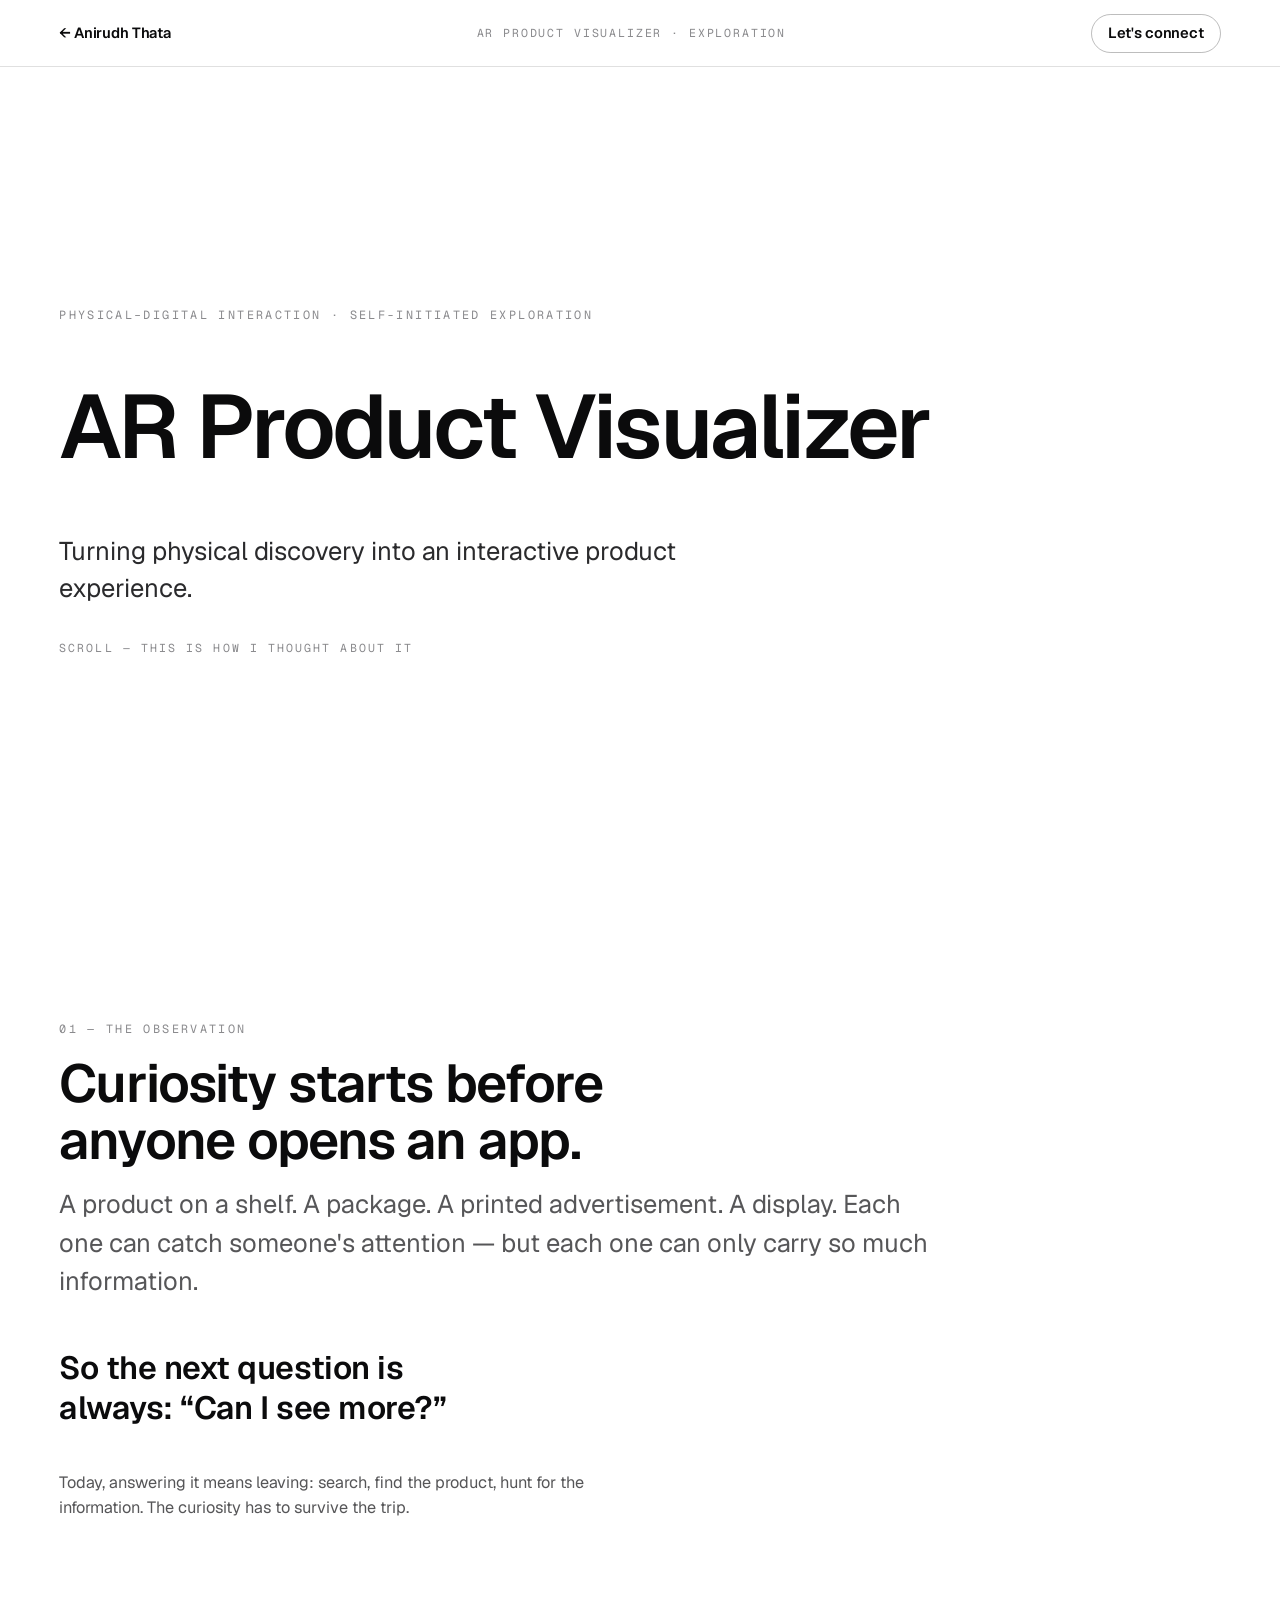
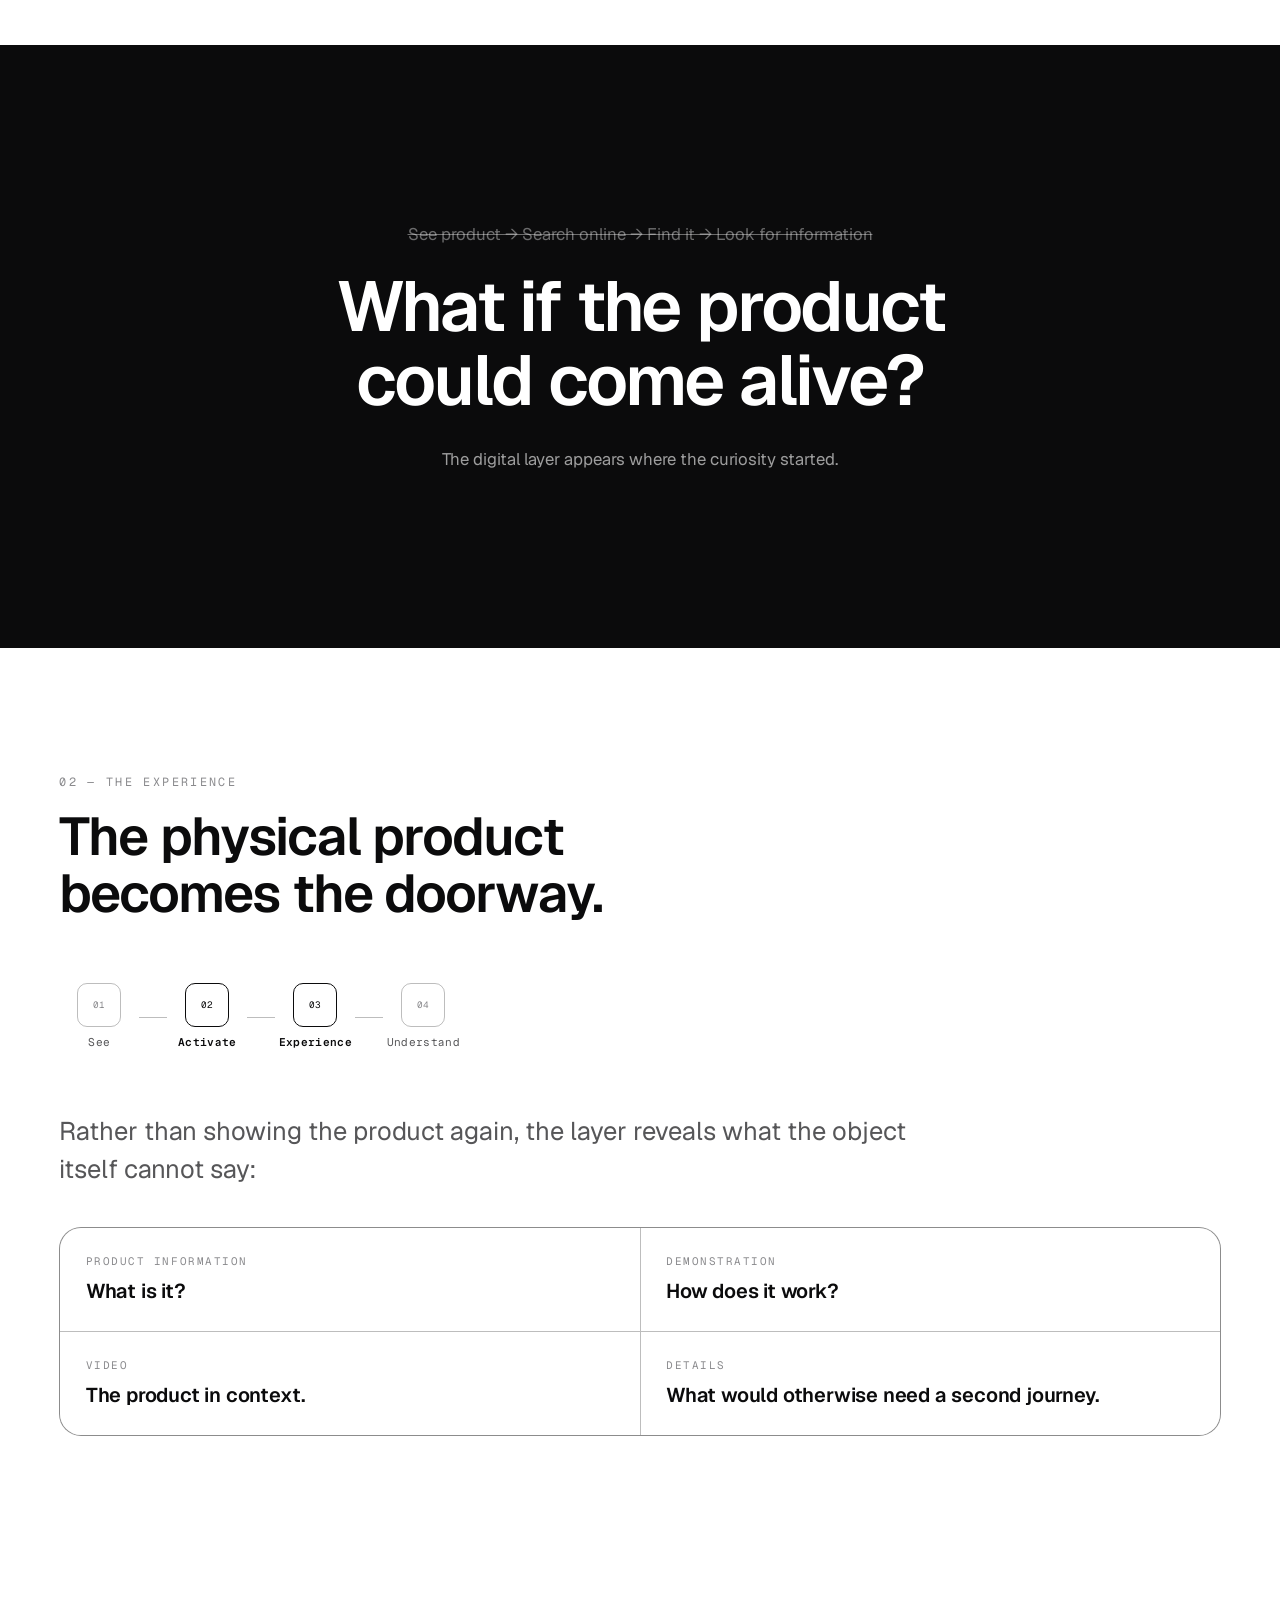
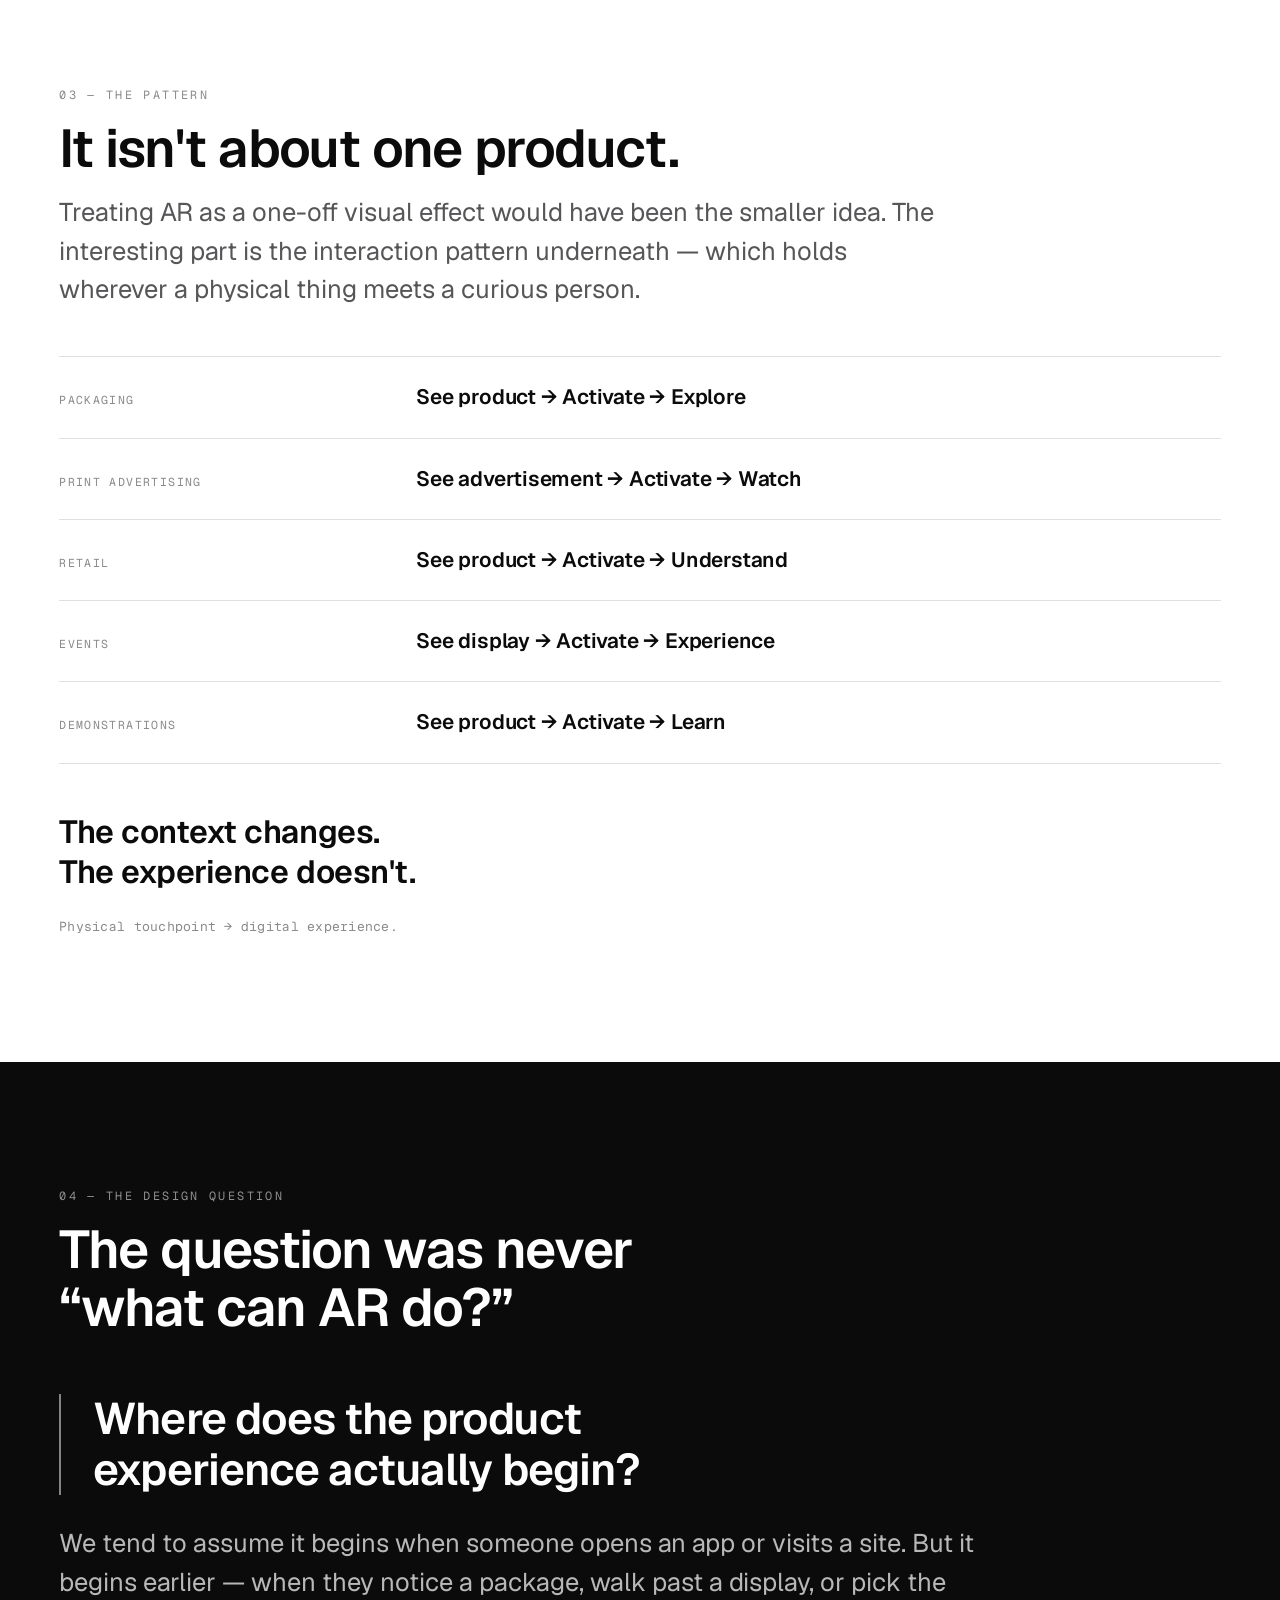
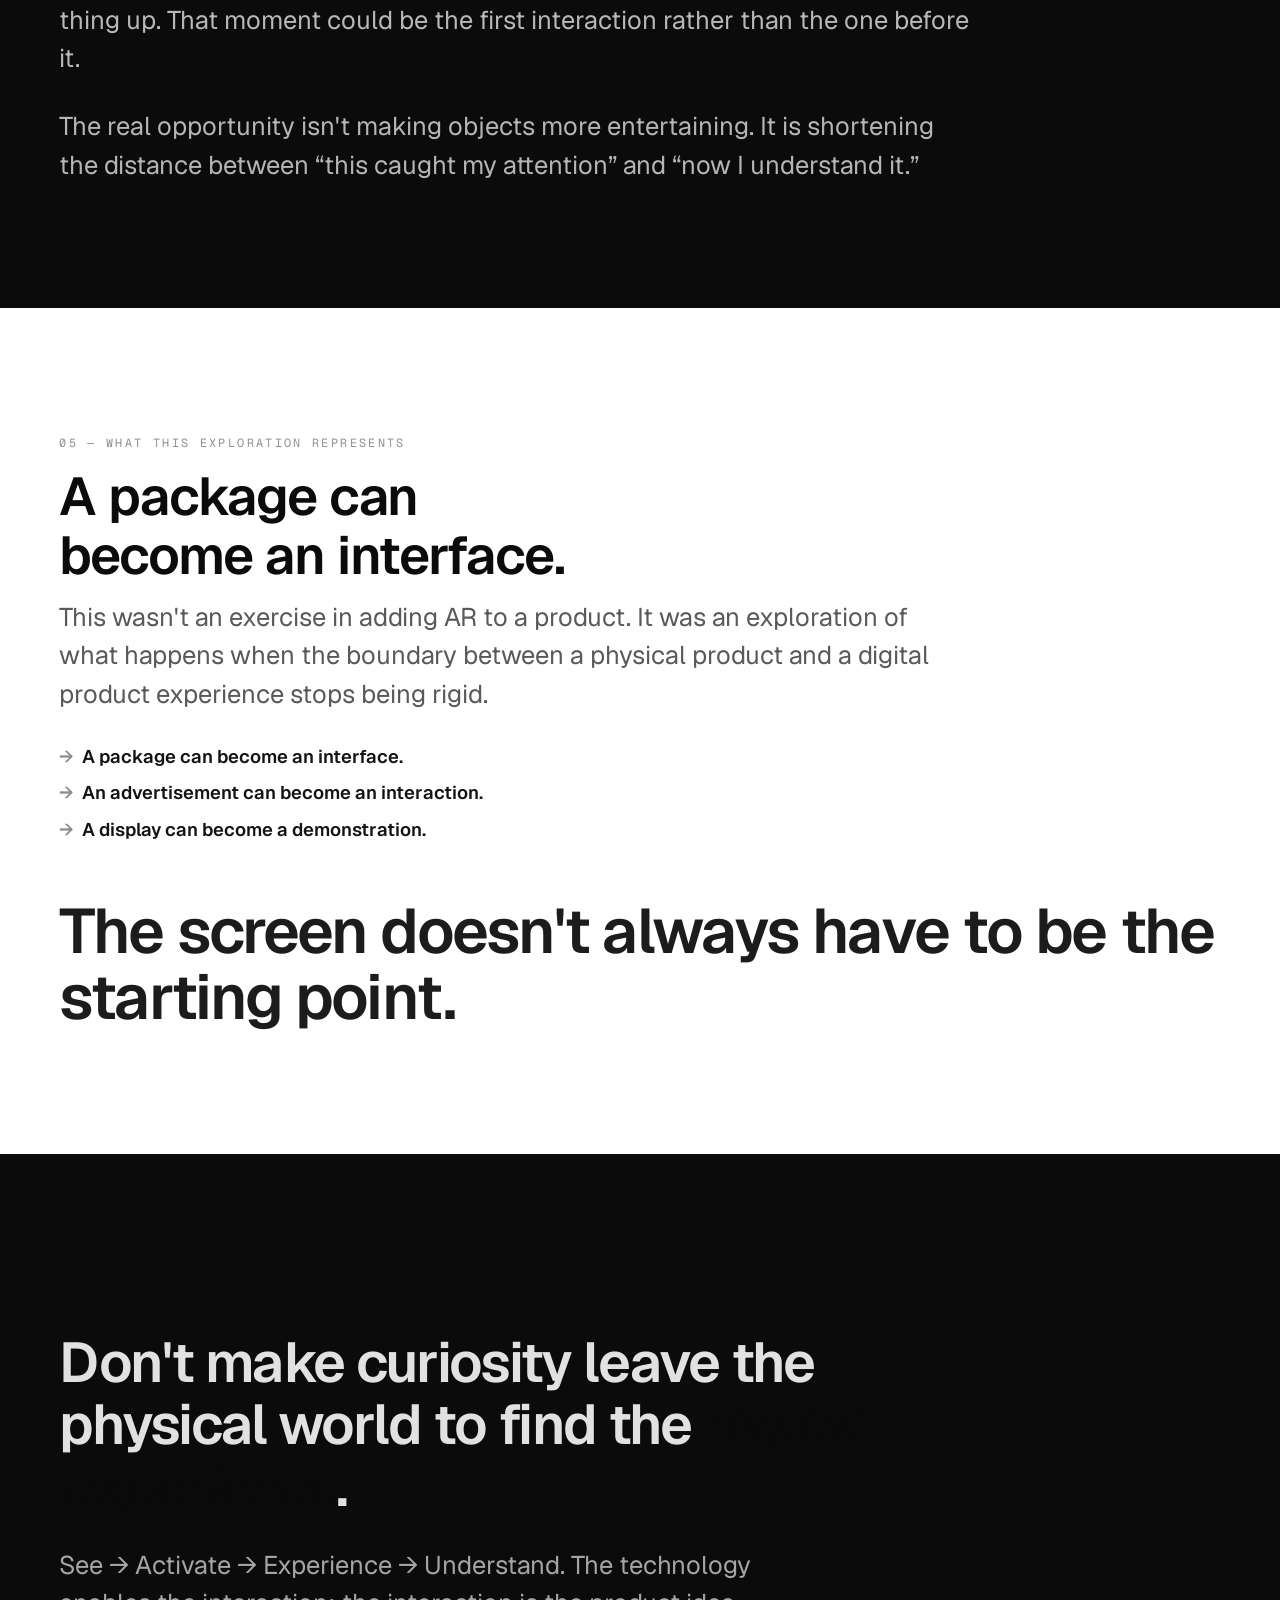
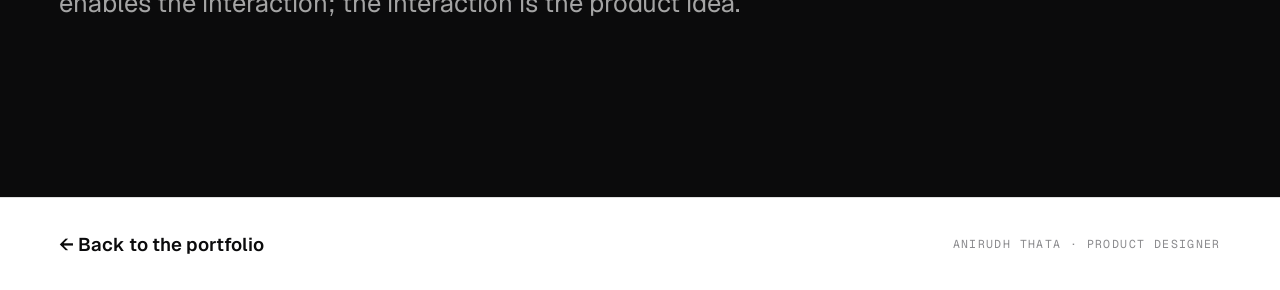
==== ar-visualizer.html @ 266a4445 "Add the Cropwise prototype in an iPhone 13 mini, reachable from anywhere A persistent trigger opens " ====
<!DOCTYPE html>
<html lang="en">
<head>
  <meta charset="UTF-8" />
  <script>document.documentElement.classList.add("js");if("scrollRestoration"in history)history.scrollRestoration="manual";window.scrollTo(0,0);</script>
  <meta name="viewport" content="width=device-width, initial-scale=1.0" />
  <meta name="theme-color" content="#ffffff" />
  <title>AR Product Visualizer — an exploration · Anirudh Thata</title>
  <meta name="description" content="An exploration in physical–digital experience design: instead of making curiosity leave the physical world to find the digital experience, let the physical touchpoint become the entry point. See → Activate → Experience → Understand." />
  <link rel="preload" href="assets/fonts/Geist-Variable.woff2" as="font" type="font/woff2" crossorigin />
  <link rel="preload" href="assets/fonts/GeistMono-Variable.woff2" as="font" type="font/woff2" crossorigin />
  <link rel="stylesheet" href="css/fonts.css" />
  <link rel="stylesheet" href="css/tokens.css" />
  <link rel="stylesheet" href="css/base.css" />
  <link rel="stylesheet" href="css/case.css?v=13" />
  <link rel="stylesheet" href="css/pin.css?v=3" />
  <link rel="icon" href="assets/favicon.svg" type="image/svg+xml" />
</head>

<body class="db ar">
  <a class="db-skip" href="#db-main">Skip to the story</a>
  <div class="db-progress" id="db-progress" aria-hidden="true"><span></span></div>

  <header class="db-top">
    <a class="db-top__back" href="index.html"><span aria-hidden="true">←</span> Anirudh&nbsp;Thata</a>
    <span class="db-top__here">AR Product Visualizer · Exploration</span>
    <a class="db-top__cta" href="index.html#contact">Let's connect</a>
  </header>

  <main id="db-main">

    <!-- ============================================================
         HERO
         ============================================================ -->
    <section class="db-hero ar-hero">
      <p class="db-eyebrow db-in">Physical–digital interaction · Self-initiated exploration</p>
      <h1 class="ar-hero__title db-in">AR Product Visualizer</h1>
      <p class="ar-hero__sub db-in">
        Turning physical discovery into an interactive product experience.
      </p>
      <p class="db-hero__scroll db-in" aria-hidden="true">Scroll — this is how I thought about it</p>
    </section>

    <!-- ============================================================
         01 · THE OBSERVATION
         ============================================================ -->
    <section class="db-block ar-observe">
      <p class="db-kicker db-in">01 — The observation</p>
      <h2 class="db-h2 db-in">Curiosity starts before anyone opens an app.</h2>
      <p class="db-lede db-in">
        A product on a shelf. A package. A printed advertisement. A display.
        Each one can catch someone's attention — but each one can only carry
        so much information.
      </p>
      <p class="ar-punch db-in">So the next question is always: “Can I see more?”</p>
      <p class="ar-note db-in">
        Today, answering it means leaving: search, find the product, hunt for
        the information. The curiosity has to survive the trip.
      </p>
    </section>

    <!-- ============================================================
         02 · THE IDEA
         ============================================================ -->
    <section class="db-pivot db-dark">
      <p class="db-pivot__wrong db-in">See product → Search online → Find it → Look for information</p>
      <p class="db-pivot__q db-in">What if the product could come alive?</p>
      <p class="db-pivot__after db-in">
        The digital layer appears where the curiosity started.
      </p>
    </section>

    <!-- ============================================================
         03 · THE EXPERIENCE
         ============================================================ -->
    <section class="db-block ar-experience">
      <p class="db-kicker db-in">02 — The experience</p>
      <h2 class="db-h2 db-in">The physical product becomes the doorway.</h2>

      <div class="db-techflow db-in">
        <div class="db-techflow__chain">
          <div class="db-techflow__step">
            <span class="db-techflow__icon">01</span>
            <p>See</p>
          </div>
          <span class="db-techflow__arrow" aria-hidden="true"></span>
          <div class="db-techflow__step db-techflow__step--key">
            <span class="db-techflow__icon">02</span>
            <p>Activate</p>
          </div>
          <span class="db-techflow__arrow" aria-hidden="true"></span>
          <div class="db-techflow__step db-techflow__step--key">
            <span class="db-techflow__icon">03</span>
            <p>Experience</p>
          </div>
          <span class="db-techflow__arrow" aria-hidden="true"></span>
          <div class="db-techflow__step">
            <span class="db-techflow__icon">04</span>
            <p>Understand</p>
          </div>
        </div>
      </div>

      <p class="db-lede db-in">
        Rather than showing the product again, the layer reveals what the
        object itself cannot say:
      </p>
      <div class="ar-grid db-in">
        <div class="ar-grid__cell">
          <p class="ar-grid__k">Product information</p>
          <p class="ar-grid__text">What is it?</p>
        </div>
        <div class="ar-grid__cell">
          <p class="ar-grid__k">Demonstration</p>
          <p class="ar-grid__text">How does it work?</p>
        </div>
        <div class="ar-grid__cell">
          <p class="ar-grid__k">Video</p>
          <p class="ar-grid__text">The product in context.</p>
        </div>
        <div class="ar-grid__cell">
          <p class="ar-grid__k">Details</p>
          <p class="ar-grid__text">What would otherwise need a second journey.</p>
        </div>
      </div>
    </section>

    <!-- ============================================================
         04 · NOT ONE PRODUCT — THE PATTERN
         ============================================================ -->
    <section class="db-block ar-pattern">
      <p class="db-kicker db-in">03 — The pattern</p>
      <h2 class="db-h2 db-in">It isn't about one product.</h2>
      <p class="db-lede db-in">
        Treating AR as a one-off visual effect would have been the smaller
        idea. The interesting part is the interaction pattern underneath —
        which holds wherever a physical thing meets a curious person.
      </p>

      <ul class="ar-ctx db-in">
        <li class="ar-ctx__row">
          <span class="ar-ctx__k">Packaging</span>
          <span class="ar-ctx__flow">See product → Activate → Explore</span>
        </li>
        <li class="ar-ctx__row">
          <span class="ar-ctx__k">Print advertising</span>
          <span class="ar-ctx__flow">See advertisement → Activate → Watch</span>
        </li>
        <li class="ar-ctx__row">
          <span class="ar-ctx__k">Retail</span>
          <span class="ar-ctx__flow">See product → Activate → Understand</span>
        </li>
        <li class="ar-ctx__row">
          <span class="ar-ctx__k">Events</span>
          <span class="ar-ctx__flow">See display → Activate → Experience</span>
        </li>
        <li class="ar-ctx__row">
          <span class="ar-ctx__k">Demonstrations</span>
          <span class="ar-ctx__flow">See product → Activate → Learn</span>
        </li>
      </ul>

      <p class="ar-punch db-in">The context changes. The experience doesn't.</p>
      <p class="db-aside db-in">Physical touchpoint → digital experience.</p>
    </section>

    <!-- ============================================================
         05 · THE DESIGN QUESTION
         ============================================================ -->
    <section class="db-block db-dark ar-question">
      <p class="db-kicker db-kicker--light db-in">04 — The design question</p>
      <h2 class="db-h2 db-in">The question was never “what can AR do?”</h2>

      <blockquote class="ar-quote db-in">
        Where does the product experience actually begin?
      </blockquote>

      <p class="ar-dark-lede db-in">
        We tend to assume it begins when someone opens an app or visits a
        site. But it begins earlier — when they notice a package, walk past a
        display, or pick the thing up. That moment could be the first
        interaction rather than the one before it.
      </p>
      <p class="ar-dark-lede db-in">
        The real opportunity isn't making objects more entertaining. It is
        shortening the distance between “this caught my attention” and “now I
        understand it.”
      </p>
    </section>

    <!-- ============================================================
         06 · WHAT IT REPRESENTS
         ============================================================ -->
    <section class="db-block ar-means">
      <p class="db-kicker db-in">05 — What this exploration represents</p>
      <h2 class="db-h2 db-in">A package can become an interface.</h2>
      <p class="db-lede db-in">
        This wasn't an exercise in adding AR to a product. It was an
        exploration of what happens when the boundary between a physical
        product and a digital product experience stops being rigid.
      </p>
      <ul class="db-reflect__qs db-in">
        <li>A package can become an interface.</li>
        <li>An advertisement can become an interaction.</li>
        <li>A display can become a demonstration.</li>
      </ul>
      <p class="ar-principle db-in">The screen doesn't always have to be the starting point.</p>
    </section>

    <!-- ============================================================
         FINAL FRAME
         ============================================================ -->
    <section class="db-final db-dark">
      <p class="db-final__text db-in">
        Don't make curiosity leave the physical world to find the
        <em>digital experience</em>.
      </p>
      <p class="db-final__sub db-in">
        See → Activate → Experience → Understand. The technology enables the
        interaction; the interaction is the product idea.
      </p>
    </section>

  </main>

  <footer class="db-foot">
    <a href="index.html"><span aria-hidden="true">←</span> Back to the portfolio</a>
    <span class="db-foot__name">Anirudh Thata · Product Designer</span>
  </footer>

  <script defer src="js/vendor/gsap.min.js"></script>
  <script defer src="js/vendor/ScrollTrigger.min.js"></script>
  <script defer src="js/vendor/SplitText.min.js"></script>
  <script type="module" src="js/case.js"></script>
</body>
</html>
---- css/fonts.css ----
/* ============================================================================
   FONTS — self-hosted so the design never depends on a blocked CDN.
   Geist (Sans) carries the editorial voice; Geist Mono gives labels, numerals
   and meta a precise, product-grade texture.
   ========================================================================== */
@font-face {
  font-family: "Geist";
  src: url("../assets/fonts/Geist-Variable.woff2") format("woff2");
  font-weight: 100 900;
  font-style: normal;
  font-display: swap;
}
@font-face {
  font-family: "Geist Mono";
  src: url("../assets/fonts/GeistMono-Variable.woff2") format("woff2");
  font-weight: 100 900;
  font-style: normal;
  font-display: swap;
}
---- css/tokens.css ----
/* ============================================================================
   DESIGN TOKENS
   Theme: simple black & white. White ground, near-black type, black accent.
   The hero still "switches on the light" — expressed as black → white.
   (Token names are kept stable; their values are the B&W palette.)
   ========================================================================== */

:root {
  /* --- Neutrals · white ground ------------------------------------------- */
  --c-ink-900: #ececec;   /* deepest neutral surface */
  --c-ink-800: #ffffff;   /* page background (white) */
  --c-ink-700: #f7f7f7;   /* raised surfaces */
  --c-ink-600: #f1f1f1;   /* framed artifacts / cards */
  --c-ink-500: #e4e4e4;   /* light fills */
  --c-line:    rgba(0, 0, 0, 0.12);
  --c-line-strong: rgba(0, 0, 0, 0.26);
  --c-chapter: #f5f5f3;   /* barely-there tint for alternating chapters */
  --c-chapter-deep: #ececea; /* the closing chapter settles a shade deeper */

  /* --- Type · near-black tiers ------------------------------------------- */
  --c-warm-100: #0b0b0c;  /* primary text (near-black) */
  --c-warm-200: #2a2a2c;  /* secondary */
  --c-warm-300: #565658;  /* tertiary / muted */
  --c-warm-400: #8a8a8d;  /* faint / captions */

  /* --- Accent · black (the only "colour" is contrast) -------------------- */
  --c-light:      #0b0b0c;
  --c-light-soft: #333333;
  --c-light-deep: #000000;
  --c-light-glow: rgba(0, 0, 0, 0.14);
  --c-light-haze: rgba(0, 0, 0, 0.05);

  /* --- Typography -------------------------------------------------------- */
  --font-sans: "Geist", "Inter Tight", -apple-system, BlinkMacSystemFont,
    "SF Pro Text", "Segoe UI", system-ui, sans-serif;
  --font-mono: "Geist Mono", ui-monospace, SFMono-Regular, "SF Mono", Menlo,
    Consolas, monospace;

  --fs-eyebrow: clamp(0.72rem, 0.68rem + 0.2vw, 0.82rem);
  --fs-body:    clamp(1rem, 0.96rem + 0.25vw, 1.18rem);
  --fs-lede:    clamp(1.18rem, 1.05rem + 0.7vw, 1.6rem);
  --fs-h3:      clamp(1.25rem, 1.1rem + 0.9vw, 1.9rem);
  --fs-h2:      clamp(1.9rem, 1.4rem + 2.4vw, 3.4rem);
  --fs-display: clamp(2.3rem, 1.7rem + 3vw, 4.25rem);
  --fs-mega:    clamp(3rem, 1.9rem + 5.6vw, 7rem);

  --lh-tight: 1.02;
  --lh-snug:  1.12;
  --lh-body:  1.55;

  --tracking-eyebrow: 0.16em;
  --tracking-tight: -0.02em;
  --tracking-display: -0.03em;

  /* --- Spacing scale ----------------------------------------------------- */
  --space-2xs: 0.5rem;
  --space-xs:  0.75rem;
  --space-sm:  1rem;
  --space-md:  1.5rem;
  --space-lg:  2.5rem;
  --space-xl:  4rem;
  --space-2xl: 6.5rem;
  --space-3xl: clamp(6rem, 4rem + 10vw, 12rem);

  /* --- Layout ------------------------------------------------------------ */
  --measure: 65ch;
  --container: 1200px;
  --gutter: clamp(1.25rem, 0.5rem + 4vw, 4rem);
  --grid-gap: clamp(16px, 2vw, 32px);
  --radius-sm: 8px;
  --radius-md: 14px;
  --radius-lg: 22px;
  --radius-pill: 999px;

  /* Breakpoints (reference values; used in media queries) ----------------- */
  --bp-sm: 640px;
  --bp-md: 768px;
  --bp-lg: 1024px;
  --bp-xl: 1280px;

  /* --- The continuous light field --------------------------------------- */
  /* Position/size/intensity are driven live by js/modules/lightfield.js.    */
  --lx: 50%;
  --ly: 12%;
  --lsize: 66vmax;
  --lint: 0.06;

  /* --- Motion ------------------------------------------------------------ */
  /* Calm, intentional. No bounce, no overshoot. */
  --ease-out: cubic-bezier(0.22, 1, 0.36, 1);
  --ease-in-out: cubic-bezier(0.65, 0, 0.35, 1);
  --ease-exit: cubic-bezier(0.55, 0, 1, 0.45);
  --ease-draw: cubic-bezier(0.4, 0, 0, 1);
  --dur-instant: 120ms;
  --dur-fast: 220ms;
  --dur-mid: 480ms;
  --dur-slow: 900ms;
  --dur-reveal: 1400ms;
  --stagger: 70ms;

  /* --- Elevation --------------------------------------------------------- */
  --shadow-card: 0 18px 44px -28px rgba(0, 0, 0, 0.28);
  --shadow-lift: 0 30px 70px -36px rgba(0, 0, 0, 0.32);

  color-scheme: light;
}
---- css/base.css ----
/* ============================================================================
   BASE  —  reset, typography, primitives
   ========================================================================== */

*,
*::before,
*::after {
  box-sizing: border-box;
}

* {
  margin: 0;
  padding: 0;
}

html {
  -webkit-text-size-adjust: 100%;
  scroll-behavior: smooth;
  scroll-padding-top: 5rem;
}

body {
  font-family: var(--font-sans);
  font-size: var(--fs-body);
  line-height: var(--lh-body);
  color: var(--c-warm-100);
  background: var(--c-ink-800);
  -webkit-font-smoothing: antialiased;
  -moz-osx-font-smoothing: grayscale;
  text-rendering: optimizeLegibility;
  font-feature-settings: "ss01", "cv01", "cv11";
  overflow-x: hidden;
}

img,
svg {
  display: block;
  max-width: 100%;
}

button {
  font: inherit;
  color: inherit;
  background: none;
  border: none;
  cursor: pointer;
}

a {
  color: inherit;
  text-decoration: none;
}

ul,
ol {
  list-style: none;
}

em {
  font-style: normal;
  color: var(--c-warm-100);
}

::selection {
  background: var(--c-light);
  color: var(--c-ink-900);
}

:focus-visible {
  outline: 2px solid var(--c-light);
  outline-offset: 3px;
  border-radius: 3px;
}

/* --- Accessibility helpers ------------------------------------------------ */
.sr-only {
  position: absolute;
  width: 1px;
  height: 1px;
  padding: 0;
  margin: -1px;
  overflow: hidden;
  clip: rect(0, 0, 0, 0);
  white-space: nowrap;
  border: 0;
}

.skip-link {
  position: fixed;
  top: -100px;
  left: var(--gutter);
  z-index: 200;
  padding: 0.75rem 1.25rem;
  background: var(--c-light);
  color: var(--c-ink-900);
  font-weight: 600;
  border-radius: var(--radius-pill);
  transition: top var(--dur-fast) var(--ease-out);
}
.skip-link:focus {
  top: 1rem;
}

/* --- Buttons -------------------------------------------------------------- */
.btn {
  display: inline-flex;
  align-items: center;
  justify-content: center;
  gap: 0.6rem;
  padding: 0.85rem 1.6rem;
  border-radius: var(--radius-pill);
  font-weight: 600;
  font-size: 0.98rem;
  letter-spacing: 0.005em;
  line-height: 1;
  transition: transform var(--dur-fast) var(--ease-out),
    background-color var(--dur-fast) var(--ease-out),
    color var(--dur-fast) var(--ease-out),
    border-color var(--dur-fast) var(--ease-out),
    box-shadow var(--dur-mid) var(--ease-out);
  will-change: transform;
}

.btn--primary {
  background: var(--c-light);
  color: var(--c-ink-900);
  box-shadow: 0 0 0 rgba(255, 182, 115, 0);
}
.btn--primary:hover {
  transform: translateY(-2px);
  box-shadow: 0 18px 40px -18px var(--c-light-glow);
}

.btn--ghost {
  color: var(--c-warm-100);
  border: 1px solid var(--c-line-strong);
}
.btn--ghost:hover {
  border-color: var(--c-light);
  color: var(--c-light-soft);
  transform: translateY(-2px);
}

.btn--lg {
  padding: 1.1rem 2.2rem;
  font-size: 1.05rem;
}

.btn:active {
  transform: translateY(0) scale(0.98);
}

/* --- Action button (the "principle" triggers) ----------------------------- */
.action-btn {
  display: inline-flex;
  align-items: center;
  gap: 0.7rem;
  padding: 0.7rem 1.25rem 0.7rem 1rem;
  border: 1px solid var(--c-line-strong);
  border-radius: var(--radius-pill);
  color: var(--c-warm-100);
  font-weight: 500;
  white-space: nowrap;
  transition: border-color var(--dur-fast) var(--ease-out),
    color var(--dur-fast) var(--ease-out),
    background-color var(--dur-fast) var(--ease-out),
    transform var(--dur-fast) var(--ease-out);
}
.action-btn:hover {
  border-color: var(--c-light);
  color: var(--c-light-soft);
}
.action-btn:active {
  transform: scale(0.98);
}
.action-btn__icon {
  position: relative;
  width: 18px;
  height: 18px;
  flex: none;
}
.action-btn__icon::before,
.action-btn__icon::after {
  content: "";
  position: absolute;
  background: currentColor;
  border-radius: 2px;
  transition: transform var(--dur-mid) var(--ease-out),
    opacity var(--dur-mid) var(--ease-out);
}
/* two offset bars that snap into alignment — a tiny IA metaphor on the button */
.action-btn__icon::before {
  top: 3px;
  left: 1px;
  width: 12px;
  height: 2px;
  transform: translateX(4px);
}
.action-btn__icon::after {
  top: 9px;
  left: 1px;
  width: 16px;
  height: 2px;
  transform: translateX(-2px);
}
.action-btn[aria-pressed="true"] .action-btn__icon::before,
.action-btn[aria-pressed="true"] .action-btn__icon::after {
  transform: translateX(0);
}

/* label swap idle -> done */
.action-btn__label {
  position: relative;
  display: inline-grid;
}
.action-btn__label-idle,
.action-btn__label-done {
  grid-area: 1 / 1;
  transition: opacity var(--dur-fast) var(--ease-out),
    transform var(--dur-fast) var(--ease-out);
}
.action-btn__label-done {
  opacity: 0;
  transform: translateY(6px);
}
.action-btn[aria-pressed="true"] {
  border-color: var(--c-light);
  color: var(--c-light-soft);
}
.action-btn[aria-pressed="true"] .action-btn__label-idle {
  opacity: 0;
  transform: translateY(-6px);
}
.action-btn[aria-pressed="true"] .action-btn__label-done {
  opacity: 1;
  transform: translateY(0);
}

/* ============================================================================
   Scroll-reveal primitives  —  three entrance verbs
   Elements start hidden when JS is present; settle when in view.
   ========================================================================== */

/* RISE — content lifts into place */
html.js [data-anim="rise"] {
  opacity: 0;
  transform: translateY(12px);
  transition: opacity var(--dur-mid) var(--ease-out),
    transform var(--dur-mid) var(--ease-out);
}
html.js [data-anim="rise"].is-visible {
  opacity: 1;
  transform: none;
}

/* UNVEIL — content wipes in from below via clip-path */
html.js [data-anim="unveil"] {
  opacity: 0;
  clip-path: inset(100% 0 0 0);
  transition: opacity var(--dur-mid) var(--ease-out),
    clip-path var(--dur-slow) var(--ease-draw);
}
html.js [data-anim="unveil"].is-visible {
  opacity: 1;
  clip-path: inset(0 0 0 0);
}

/* DRAW — a hairline scales in, then content settles */
html.js [data-anim="draw"] {
  opacity: 0;
  transform: translateY(8px);
  transition: opacity var(--dur-mid) var(--ease-out) 0.18s,
    transform var(--dur-mid) var(--ease-out) 0.18s;
}
html.js [data-anim="draw"]::before {
  transform: scaleX(0);
  transform-origin: left;
  transition: transform var(--dur-slow) var(--ease-draw);
}
html.js [data-anim="draw"].is-visible {
  opacity: 1;
  transform: none;
}
html.js [data-anim="draw"].is-visible::before {
  transform: scaleX(1);
}

/* When GSAP owns entrance motion, the CSS transition layer stands down. */
html.gsap [data-anim],
html.gsap .db-in {
  transition: none !important;
}

@media (prefers-reduced-motion: reduce) {
  html {
    scroll-behavior: auto;
  }
  *,
  *::before,
  *::after {
    animation-duration: 0.001ms !important;
    animation-iteration-count: 1 !important;
    transition-duration: 0.001ms !important;
    scroll-behavior: auto !important;
  }
  [data-anim="rise"],
  [data-anim="unveil"],
  [data-anim="draw"] {
    opacity: 1;
    transform: none;
    clip-path: none;
  }
}
---- css/case.css ----
/* ============================================================================
   DESIGNBESTI — case study. A separate, self-contained experience that reuses
   the portfolio's tokens/fonts but its own editorial composition. Nothing here
   touches the homepage. Prefix: .db-  ·  dark moments: .db-dark
   ========================================================================== */

.db { background: var(--c-ink-800); color: var(--c-warm-100); }

.db-skip {
  position: fixed; top: -60px; left: 12px; z-index: 100;
  background: var(--c-light); color: var(--c-ink-800); padding: 0.6rem 1rem;
  border-radius: var(--radius-pill); transition: top var(--dur-fast) var(--ease-out);
}
.db-skip:focus { top: 12px; }

/* Reading progress */
.db-progress { position: fixed; inset: 0 0 auto 0; height: 2px; z-index: 60; background: transparent; }
.db-progress span { display: block; height: 100%; width: calc(var(--p, 0) * 100%); background: var(--c-light); transition: width 90ms linear; }

/* Top bar */
.db-top {
  position: sticky; top: 0; z-index: 50;
  display: flex; align-items: center; justify-content: space-between; gap: 1rem;
  padding: 0.85rem max(var(--gutter), calc((100% - var(--container)) / 2));
  background: color-mix(in srgb, var(--c-ink-800) 82%, transparent);
  backdrop-filter: blur(10px); border-bottom: 1px solid var(--c-line);
}
.db-top__back, .db-top__cta { font-weight: 600; font-size: 0.92rem; letter-spacing: -0.01em; }
.db-top__here { font-family: var(--font-mono); font-size: 0.72rem; letter-spacing: 0.16em; text-transform: uppercase; color: var(--c-warm-400); }
.db-top__cta { border: 1px solid var(--c-line-strong); border-radius: var(--radius-pill); padding: 0.45rem 1rem; }
.db-top__cta:hover { border-color: var(--c-light); }
@media (max-width: 640px) { .db-top__here { display: none; } }

/* Shared horizontal rhythm (content centred to the container). */
.db-hero, .db-block, .db-principle, .db-pivot, .db-insight, .db-final, .db-invite,
.db-deep__intro {
  padding-inline: max(var(--gutter), calc((100% - var(--container)) / 2));
}
.db-block { padding-block: clamp(4rem, 3rem + 6vw, 8rem); }

/* Scroll-reveal */
.db-in { opacity: 0; transform: translateY(18px); transition: opacity var(--dur-slow) var(--ease-out), transform var(--dur-slow) var(--ease-out); }
.db-in.is-in { opacity: 1; transform: none; }
@media (prefers-reduced-motion: reduce) { .db-in { opacity: 1; transform: none; transition: none; } }

/* Type helpers */
.db-eyebrow, .db-kicker { font-family: var(--font-mono); font-size: 0.74rem; letter-spacing: 0.2em; text-transform: uppercase; color: var(--c-warm-400); }
.db-kicker { margin-bottom: 1rem; }
.db-kicker--light { color: rgba(255, 255, 255, 0.55); }
.db-h2 { font-size: var(--fs-h2); font-weight: 600; letter-spacing: var(--tracking-tight); line-height: 1.08; max-width: 20ch; text-wrap: balance; }
.db-lede { margin-top: 1rem; font-size: var(--fs-lede); color: var(--c-warm-300); line-height: 1.5; max-width: 52ch; }
.db-aside { margin-top: 1.6rem; font-family: var(--font-mono); font-size: 0.82rem; letter-spacing: 0.02em; color: var(--c-warm-400); }
em { font-style: italic; }

/* Dark full-bleed moments */
.db-dark { background: #0b0b0c; color: #f4f4f2; }
.db-dark .db-h2 { color: #fff; }

/* ---------- OPENING ---------- */
.db-hero {
  min-height: 92vh; display: flex; flex-direction: column; justify-content: center;
  gap: clamp(1.4rem, 3.5vh, 2.6rem); padding-block: clamp(5rem, 12vh, 9rem);
}
.db-hero__obs {
  font-size: clamp(1.9rem, 1.1rem + 3.4vw, 4rem); font-weight: 600; line-height: 1.06;
  letter-spacing: -0.03em; max-width: 20ch; text-wrap: balance;
}
.db-hero__obs em { font-style: italic; color: var(--c-warm-300); }
.db-hero__problem { font-size: clamp(1.15rem, 0.95rem + 1.1vw, 1.6rem); color: var(--c-warm-200); max-width: 44ch; line-height: 1.4; }
.db-hero__problem strong { color: var(--c-warm-100); font-weight: 600; }
.db-hero__q { font-size: clamp(1.1rem, 0.95rem + 0.9vw, 1.5rem); color: var(--c-warm-300); max-width: 46ch; line-height: 1.45; font-style: italic; }
.db-hero__reveal { margin-top: 0.6rem; padding-top: 1.6rem; border-top: 1px solid var(--c-line-strong); }
.db-hero__mark { display: block; font-size: clamp(2rem, 1.2rem + 3vw, 3.4rem); font-weight: 600; letter-spacing: -0.03em; }
.db-hero__reveal .db-hero__lede { margin-top: 0.4rem; font-size: var(--fs-lede); color: var(--c-warm-300); max-width: 40ch; }
.db-hero__scroll { font-family: var(--font-mono); font-size: 0.72rem; letter-spacing: 0.18em; text-transform: uppercase; color: var(--c-warm-400); }

/* Vague feedback — visual representation of the problem */
.db-vague { display: flex; flex-wrap: wrap; gap: 0.5rem; margin-top: -0.2rem; }
.db-vague__msg { font-family: var(--font-mono); font-size: 0.8rem; letter-spacing: 0.01em; color: var(--c-warm-400); padding: 0.45rem 0.85rem; border: 1px solid var(--c-line); border-radius: var(--radius-pill); opacity: 0.7; }

/* ---------- CORE PRINCIPLE ---------- */
.db-principle { padding-block: clamp(5rem, 4rem + 8vw, 10rem); }
.db-principle__text { font-size: clamp(1.7rem, 1rem + 3vw, 3.4rem); font-weight: 600; line-height: 1.12; letter-spacing: -0.02em; max-width: 22ch; }
.db-strike { text-decoration: line-through; text-decoration-thickness: 2px; color: rgba(255, 255, 255, 0.45); }
.db-underline { border-bottom: 3px solid #fff; }
/* Animated cycle */
.db-cycle { margin: clamp(2rem, 5vw, 3.5rem) 0 0; display: flex; flex-wrap: wrap; align-items: center; position: relative; padding-bottom: 1.4rem; }
.db-cycle__node { padding: 0.7rem 1.2rem; border: 1px solid rgba(255,255,255,0.2); border-radius: var(--radius-pill); font-size: clamp(0.85rem, 0.75rem + 0.5vw, 1.05rem); color: rgba(255,255,255,0.5); white-space: nowrap; }
.db-cycle__node span { font-weight: 600; }
.db-cycle.is-in .db-cycle__node { animation: node-glow 8s ease-in-out infinite; animation-delay: calc(var(--i) * 2s); }
.db-cycle__edge { width: clamp(0.8rem, 2vw, 2rem); border-top: 1px solid rgba(255,255,255,0.15); flex-shrink: 0; }
.db-cycle__return { position: absolute; bottom: 0; left: 5%; right: 5%; border-bottom: 1px dashed rgba(255,255,255,0.1); }
@keyframes node-glow {
  0%, 8% { border-color: rgba(255,255,255,0.8); color: #fff; background: rgba(255,255,255,0.05); }
  20%, 100% { border-color: rgba(255,255,255,0.2); color: rgba(255,255,255,0.5); background: transparent; }
}
@media (prefers-reduced-motion: reduce) { .db-cycle.is-in .db-cycle__node { animation: none; border-color: rgba(255,255,255,0.4); color: rgba(255,255,255,0.7); } }
.db-principle__note { margin-top: clamp(2rem, 5vw, 3.2rem); color: rgba(255, 255, 255, 0.62); max-width: 50ch; line-height: 1.55; font-size: 1.05rem; }

/* ---------- INTENT / PRODUCT PROMPT ---------- */
.db-prompt { margin-top: 1.8rem; max-width: 38rem; }
.db-prompt__body { padding: clamp(1.2rem, 3vw, 1.8rem); display: grid; gap: 0.55rem; }
.db-prompt__q { font-size: clamp(1.05rem, 0.92rem + 0.6vw, 1.3rem); font-weight: 600; letter-spacing: -0.01em; color: var(--c-warm-100); padding-left: 1rem; border-left: 2px solid var(--c-line-strong); opacity: 0; transform: translateY(4px); }
.db-prompt.is-in .db-prompt__q { animation: q-in 0.5s ease forwards; animation-delay: calc(0.4s + var(--i) * 0.25s); }
@keyframes q-in { to { opacity: 1; transform: none; } }
@media (prefers-reduced-motion: reduce) { .db-prompt__q { opacity: 1; transform: none; } .db-prompt.is-in .db-prompt__q { animation: none; } }
.db-intent__own { margin-top: 2rem; font-size: 1.15rem; font-weight: 600; }

/* ---------- APPROACHES ---------- */
.db-approach-list { list-style: none; margin: clamp(2rem, 4vw, 3rem) 0 0; padding: 0; display: grid; gap: 0; }
.db-approach { display: grid; grid-template-columns: minmax(160px, 0.9fr) 1.2fr 1fr; gap: clamp(0.6rem, 2vw, 2rem); align-items: baseline; padding: clamp(1.1rem, 2.2vw, 1.7rem) 0; border-top: 1px solid var(--c-line); }
.db-approach h3 { font-size: var(--fs-h3); font-weight: 600; letter-spacing: -0.01em; }
.db-approach__good { color: var(--c-warm-200); line-height: 1.4; }
.db-approach__lim { color: var(--c-warm-400); line-height: 1.4; }
.db-approach--mine { border-top-color: var(--c-light-deep); }
.db-approach--mine h3 { color: var(--c-light); }
.db-approaches__msg { margin-top: clamp(2rem, 4vw, 3rem); font-size: var(--fs-lede); line-height: 1.4; max-width: 48ch; }
.db-approaches__msg em { font-style: italic; }

/* ---------- PIVOT ---------- */
.db-pivot { padding-block: clamp(6rem, 5rem + 8vw, 11rem); text-align: center; }
.db-pivot__wrong { color: rgba(255, 255, 255, 0.4); text-decoration: line-through; text-decoration-thickness: 1px; margin-bottom: 1.4rem; font-size: 1.05rem; }
.db-pivot__q { font-size: clamp(2rem, 1.2rem + 4vw, 4.6rem); font-weight: 600; line-height: 1.05; letter-spacing: -0.03em; color: #fff; max-width: 18ch; margin-inline: auto; text-wrap: balance; }
.db-pivot__after { margin-top: 1.8rem; color: rgba(255, 255, 255, 0.6); font-size: 1.05rem; }

/* ---------- OBSERVATION → QUESTION → DECISION → EXPERIENCE ---------- */
.db-oqd { display: grid; gap: 0.75rem; max-width: 60ch; margin-bottom: clamp(1.8rem, 4vw, 2.8rem); }
.db-oqd p { display: grid; grid-template-columns: 130px 1fr; gap: 0.4rem 1.2rem; align-items: baseline; line-height: 1.45; color: var(--c-warm-200); padding-block: 0.55rem; border-top: 1px solid var(--c-line); }
.db-oqd p:first-child { border-top: none; }
.db-oqd__k { font-family: var(--font-mono); font-size: 0.68rem; letter-spacing: 0.14em; text-transform: uppercase; color: var(--c-warm-400); padding-top: 0.15rem; }
.db-oqd p:last-child { color: var(--c-warm-100); font-weight: 600; }

/* ---------- PRODUCT FRAME (window chrome) ---------- */
.db-frame { margin-top: clamp(1.6rem, 3.5vw, 2.6rem); border: 1px solid var(--c-line-strong); border-radius: var(--radius-lg); overflow: hidden; background: var(--c-ink-700); box-shadow: 0 30px 60px -40px rgba(0, 0, 0, 0.5); }
.db-frame__bar { display: flex; align-items: center; gap: 6px; padding: 0.7rem 1rem; border-bottom: 1px solid var(--c-line); background: var(--c-ink-800); }
.db-frame__bar i { width: 9px; height: 9px; border-radius: 50%; background: var(--c-line-strong); }
.db-frame__bar span { margin-left: 0.6rem; font-family: var(--font-mono); font-size: 0.72rem; letter-spacing: 0.08em; color: var(--c-warm-400); }

/* mock screens */
.db-mock { background: var(--c-ink-800); border-radius: var(--radius-md); padding: clamp(1rem, 2.5vw, 1.8rem); display: grid; gap: 0.7rem; }
.db-mock__row { height: 12px; border-radius: 6px; background: var(--c-ink-500); }
.db-mock__row--title { height: 20px; width: 55%; background: var(--c-warm-400); }
.db-mock__row--short { width: 40%; }
.db-mock__field { height: 34px; border-radius: 8px; border: 1px solid var(--c-line-strong); }
.db-mock__cta { height: 40px; width: 46%; border-radius: 8px; background: var(--c-light); }

/* ---------- STRESS TEST ---------- */
.db-stress__body { display: grid; grid-template-columns: 1fr 1fr; gap: clamp(1rem, 2.5vw, 2rem); padding: clamp(1rem, 2.5vw, 1.8rem); }
.db-stress__canvas { position: relative; }
.db-mock--checkout { position: relative; overflow: hidden; }
.db-stress__lens {
  position: absolute; left: 8%; top: 8%; width: 46%; height: 24%;
  border: 2px solid var(--c-light); border-radius: 8px; background: rgba(11, 11, 12, 0.04);
  transition: all var(--dur-mid) var(--ease-out); pointer-events: none;
  box-shadow: 0 0 0 3px var(--c-ink-800);
}
.db-stress__panel { display: flex; flex-direction: column; }
.db-stress__persp { display: flex; flex-wrap: wrap; gap: 0.4rem; }
.db-chip {
  font-family: var(--font-mono); font-size: 0.72rem; letter-spacing: 0.04em;
  padding: 0.4rem 0.75rem; border: 1px solid var(--c-line-strong); border-radius: var(--radius-pill);
  color: var(--c-warm-300); background: transparent; cursor: pointer;
  transition: all var(--dur-fast) var(--ease-out);
}
.db-chip:hover { border-color: var(--c-light); color: var(--c-warm-100); }
.db-chip.is-active { background: var(--c-light); color: var(--c-ink-800); border-color: var(--c-light); }
.db-stress__who { margin-top: 1.1rem; font-weight: 600; font-size: 1.1rem; }
.db-stress__note { margin-top: 0.4rem; color: var(--c-warm-300); line-height: 1.5; min-height: 4.5em; }

/* ---------- ANALYSIS ZONES ---------- */
.db-zones__body { display: grid; grid-template-columns: 1fr 1fr; gap: clamp(1rem, 2.5vw, 2rem); padding: clamp(1rem, 2.5vw, 1.8rem); }
.db-mock--dash { position: relative; grid-template-columns: 1fr 1fr; grid-template-areas: "nav nav" "header header" "content content" "cta cta"; min-height: 260px; }
.db-zone { border: 1px dashed var(--c-line-strong); border-radius: 8px; position: relative; transition: background var(--dur-mid) var(--ease-out), border-color var(--dur-mid) var(--ease-out); min-height: 40px; display: flex; align-items: center; justify-content: center; }
.db-zone[data-zone="nav"] { grid-area: nav; min-height: 32px; }
.db-zone[data-zone="header"] { grid-area: header; min-height: 56px; }
.db-zone[data-zone="content"] { grid-area: content; min-height: 90px; }
.db-zone[data-zone="cta"] { grid-area: cta; min-height: 44px; }
.db-zone__tag { font-family: var(--font-mono); font-size: 0.66rem; letter-spacing: 0.1em; text-transform: uppercase; color: var(--c-warm-400); opacity: 0; transition: opacity var(--dur-fast) var(--ease-out); }
.db-zone.is-hot { background: var(--c-light); border-color: var(--c-light); border-style: solid; }
.db-zone.is-hot .db-zone__tag { opacity: 1; color: var(--c-ink-800); }

.db-zones__issues { list-style: none; margin: 0; padding: 0; display: grid; gap: 0.55rem; align-content: start; }
.db-issue { padding: 0.85rem 1rem; border: 1px solid var(--c-line); border-radius: var(--radius-md); cursor: pointer; line-height: 1.4; color: var(--c-warm-200); transition: border-color var(--dur-fast) var(--ease-out), background var(--dur-fast) var(--ease-out); }
.db-issue:hover, .db-issue.is-active, .db-issue:focus-visible { border-color: var(--c-light); background: var(--c-ink-700); outline: none; }
.db-issue__meta { display: flex; gap: 0.5rem; margin-bottom: 0.35rem; }
.db-sev { font-family: var(--font-mono); font-size: 0.62rem; letter-spacing: 0.08em; text-transform: uppercase; padding: 0.15rem 0.45rem; border-radius: 4px; color: var(--c-ink-800); }
.db-sev--high { background: #0b0b0c; }
.db-sev--med { background: var(--c-warm-400); }
.db-cat { font-family: var(--font-mono); font-size: 0.62rem; letter-spacing: 0.08em; text-transform: uppercase; color: var(--c-warm-400); padding-top: 0.15rem; }

/* ---------- CORE INSIGHT ---------- */
.db-insight { padding-block: clamp(5rem, 4rem + 8vw, 10rem); }
.db-insight__title { font-size: clamp(1.9rem, 1.2rem + 3.4vw, 4rem); font-weight: 600; letter-spacing: -0.03em; color: #fff; max-width: 16ch; }
.db-models { margin-top: clamp(2.4rem, 5vw, 4rem); display: grid; grid-template-columns: 1fr 1fr; gap: clamp(1.5rem, 4vw, 3rem); }
.db-model__label { font-family: var(--font-mono); font-size: 0.72rem; letter-spacing: 0.16em; text-transform: uppercase; color: rgba(255, 255, 255, 0.5); margin-bottom: 1rem; }
.db-model__flow { list-style: none; margin: 0; padding: 0; display: flex; flex-wrap: wrap; align-items: center; gap: 0.5rem 1.3rem; }
.db-model__flow li { position: relative; font-size: clamp(1.1rem, 0.9rem + 0.9vw, 1.7rem); font-weight: 600; color: #fff; }
.db-model__flow li:not(:last-child)::after { content: "→"; position: absolute; right: -1.05rem; color: rgba(255, 255, 255, 0.4); font-weight: 400; }
.db-model--wrong { opacity: 0.5; }
.db-model__flow--wrong li { color: rgba(255, 255, 255, 0.75); }
.db-model--wrong .db-model__flow--wrong li:nth-child(2)::before { content: ""; }
.db-model__cap { margin-top: 1rem; font-size: 0.95rem; color: rgba(255, 255, 255, 0.55); }
.db-model--right .db-model__cap { color: rgba(255, 255, 255, 0.85); }
.db-insight__close { margin-top: clamp(2.4rem, 5vw, 3.6rem); font-size: var(--fs-lede); color: rgba(255, 255, 255, 0.75); max-width: 44ch; line-height: 1.45; }

/* ---------- WHAT I BUILT — one product, five modes ---------- */
.db-modes { margin-top: clamp(2.5rem, 5vw, 4rem); }
.db-modes__core { display: flex; align-items: center; justify-content: center; width: clamp(100px, 20vw, 140px); height: clamp(100px, 20vw, 140px); border-radius: 50%; border: 2px solid var(--c-warm-300); margin: 0 auto clamp(2rem, 4vw, 3rem); position: relative; }
.db-modes__core::after { content: ""; position: absolute; inset: -8px; border-radius: 50%; border: 1px dashed var(--c-line); }
.db-modes__label { font-family: var(--font-mono); font-size: 0.72rem; letter-spacing: 0.1em; text-transform: uppercase; color: var(--c-warm-300); text-align: center; }
.db-modes__ring { display: grid; gap: 0; }
.db-modes__mode { display: grid; grid-template-columns: 20px 1fr; gap: clamp(0.8rem, 2vw, 1.2rem); padding: clamp(1rem, 2vw, 1.4rem) 0; border-top: 1px solid var(--c-line); align-items: start; }
.db-modes__dot { width: 20px; height: 20px; border-radius: 50%; border: 2px solid var(--c-line-strong); background: transparent; display: block; margin-top: 0.15rem; transition: border-color var(--dur-fast) var(--ease-out), background var(--dur-fast) var(--ease-out); }
.db-modes__mode:hover .db-modes__dot { border-color: var(--c-warm-300); background: rgba(0,0,0,0.04); }
.db-modes__info h3 { font-size: var(--fs-h3); font-weight: 600; letter-spacing: -0.01em; margin-bottom: 0.3rem; }
.db-modes__info p { color: var(--c-warm-300); line-height: 1.45; max-width: 48ch; }
.db-modes.is-in .db-modes__dot { animation: mode-pulse 10s ease-in-out infinite; animation-delay: calc(var(--a) * 2s); }
@keyframes mode-pulse {
  0%, 6% { border-color: var(--c-warm-200); background: rgba(0,0,0,0.04); }
  16%, 100% { border-color: var(--c-line-strong); background: transparent; }
}
@media (prefers-reduced-motion: reduce) { .db-modes.is-in .db-modes__dot { animation: none; border-color: var(--c-line-strong); } }

/* ---------- ROADMAP JOURNEY ---------- */
.db-journey { position: relative; margin-top: clamp(2rem, 4vw, 3rem); }
.db-journey__path { position: absolute; left: 11px; top: 0; bottom: 0; width: 2px; background: linear-gradient(to bottom, var(--c-warm-300) 0%, var(--c-line-strong) 20%, var(--c-line) 100%); }
.db-journey__phases { list-style: none; margin: 0; padding: 0; display: grid; gap: 0; }
.db-journey__phase { display: grid; grid-template-columns: 24px 1fr; gap: clamp(0.8rem, 2vw, 1.4rem); padding: clamp(1.2rem, 2.2vw, 1.8rem) 0; align-items: start; }
.db-journey__phase:not(:last-child) { border-bottom: 1px solid var(--c-line); }
.db-journey__dot { width: 24px; height: 24px; border-radius: 50%; border: 2px solid var(--c-line-strong); background: var(--c-ink-800); display: block; position: relative; z-index: 1; margin-top: 0.1rem; }
.db-journey__phase.is-now .db-journey__dot { border-color: var(--c-warm-200); background: var(--c-warm-200); box-shadow: 0 0 0 4px rgba(0,0,0,0.08); }
.db-journey__label { font-family: var(--font-mono); font-size: 0.7rem; letter-spacing: 0.1em; text-transform: uppercase; color: var(--c-warm-400); margin-bottom: 0.3rem; }
.db-journey__label em { font-style: normal; color: var(--c-warm-200); }
.db-journey__phase h3 { font-size: clamp(1.15rem, 1rem + 0.9vw, 1.7rem); font-weight: 600; letter-spacing: -0.01em; }
.db-journey__phase p:last-child { margin-top: 0.3rem; color: var(--c-warm-300); line-height: 1.45; max-width: 46ch; }
.db-road__arc { margin-top: clamp(2rem, 4vw, 3rem); font-family: var(--font-mono); font-size: 0.85rem; letter-spacing: 0.02em; color: var(--c-warm-400); line-height: 1.6; }

/* ---------- REFLECTION ---------- */
.db-reflect__lead { font-size: clamp(1.7rem, 1.1rem + 2.6vw, 3rem); font-weight: 600; letter-spacing: -0.02em; line-height: 1.1; max-width: 20ch; }
.db-reflect__body { margin-top: 1.4rem; font-size: var(--fs-lede); color: var(--c-warm-300); max-width: 50ch; line-height: 1.5; }
.db-reflect__qs { list-style: none; margin: 1.8rem 0 0; padding: 0; display: grid; gap: 0.5rem; }
.db-reflect__qs li { font-size: 1.15rem; font-weight: 600; padding-left: 1.4rem; position: relative; }
.db-reflect__qs li::before { content: "→"; position: absolute; left: 0; color: var(--c-warm-400); }

/* ---------- FINAL POSITIONING ---------- */
.db-final { padding-block: clamp(6rem, 5rem + 8vw, 11rem); }
.db-final__text { font-size: clamp(1.8rem, 1.1rem + 3vw, 3.6rem); font-weight: 600; letter-spacing: -0.03em; line-height: 1.1; color: #fff; max-width: 22ch; }
.db-final__text em { font-style: italic; }
.db-final__sub { margin-top: 1.8rem; font-size: var(--fs-lede); color: rgba(255, 255, 255, 0.7); max-width: 44ch; line-height: 1.5; }

/* ---------- INVITE / DEEP DIVE ---------- */
.db-invite { padding-block: clamp(4.5rem, 4rem + 6vw, 8rem); text-align: center; }
.db-invite__lead { font-family: var(--font-mono); font-size: 0.78rem; letter-spacing: 0.16em; text-transform: uppercase; color: var(--c-warm-400); margin-bottom: 1.4rem; }
.db-invite__btn {
  display: inline-flex; align-items: center; font: inherit; font-weight: 600;
  font-size: clamp(1.15rem, 1rem + 0.9vw, 1.6rem); letter-spacing: -0.01em;
  color: var(--c-warm-100); background: transparent; border: 1px solid var(--c-line-strong);
  border-radius: var(--radius-pill); padding: 0.9rem 1.8rem; cursor: pointer;
  transition: border-color var(--dur-fast) var(--ease-out), transform var(--dur-fast) var(--ease-out), background var(--dur-fast) var(--ease-out);
}
.db-invite__btn:hover { border-color: var(--c-light); transform: translateY(-1px); }
.db-invite__btn:focus-visible { outline: 2px solid var(--c-light); outline-offset: 3px; }
.db-invite__btn--solid { background: var(--c-light); color: var(--c-ink-800); border-color: var(--c-light); }
.db-invite__hint { margin-top: 1.4rem; color: var(--c-warm-400); font-size: 0.95rem; }
[data-deep-open] .db-invite__btn { opacity: 0.5; pointer-events: none; }

.db-deep { border-top: 1px solid var(--c-line); }
.db-deep[hidden] { display: none; }
.db-deep__intro { padding-block: clamp(4rem, 3rem + 6vw, 7rem) clamp(2rem, 2rem + 3vw, 3rem); }
.db-deep-mode.db-block { padding-block: clamp(1.5rem, 1rem + 2vw, 2.5rem); }

/* deep — translator */
.db-translator__obs { font-size: 0.95rem; line-height: 1.5; color: var(--c-warm-200); padding: 0.8rem 1rem; border-left: 2px solid var(--c-warm-400); margin-bottom: 1.2rem; }
.db-translator__obs strong { color: var(--c-warm-100); font-weight: 600; }
.db-translator__grid { display: grid; grid-template-columns: 1fr 1fr; gap: 1px; background: var(--c-line); padding: 1px; }
.db-tr-card { background: var(--c-ink-800); padding: clamp(0.9rem, 2vw, 1.4rem); display: grid; gap: 0.5rem; align-content: start; }
.db-tr-card__h { font-family: var(--font-mono); font-size: 0.68rem; letter-spacing: 0.1em; text-transform: uppercase; color: var(--c-warm-400); }
.db-tr-card__text { font-size: 0.88rem; line-height: 1.45; color: var(--c-warm-200); }
.db-tr-card__sub { font-family: var(--font-mono); font-size: 0.68rem; color: var(--c-warm-300); margin-top: 0.3rem; }
.db-matrix { display: grid; grid-template-columns: 1fr 1fr; gap: 5px; width: 64px; }
.db-matrix i { aspect-ratio: 1; border-radius: 4px; background: var(--c-ink-500); }
.db-matrix i.hot { background: var(--c-light); }

/* deep — brief */
.db-brief__body { display: grid; grid-template-columns: 1fr auto 1.4fr; gap: clamp(0.8rem, 2vw, 1.6rem); align-items: start; padding: clamp(1rem, 2.5vw, 1.8rem); }
.db-brief__label { font-family: var(--font-mono); font-size: 0.68rem; letter-spacing: 0.1em; text-transform: uppercase; color: var(--c-warm-400); margin-bottom: 0.6rem; }
.db-brief__in { display: grid; gap: 0.5rem; }
.db-brief__raw { font-size: 0.88rem; line-height: 1.5; color: var(--c-warm-300); font-style: italic; }
.db-brief__arrow { font-size: 1.4rem; color: var(--c-warm-400); padding-top: 1.6rem; }
.db-brief__out { display: flex; flex-wrap: wrap; gap: 0.45rem; align-content: start; }
.db-tag { font-family: var(--font-mono); font-size: 0.72rem; letter-spacing: 0.03em; padding: 0.35rem 0.7rem; border: 1px solid var(--c-line-strong); border-radius: var(--radius-pill); color: var(--c-warm-200); }

/* deep — roast */
.db-roast__body { padding: clamp(1.2rem, 3vw, 2rem); display: grid; gap: 0; }
.db-roast__entry { padding: 0.9rem 0; border-bottom: 1px solid var(--c-line); cursor: pointer; }
.db-roast__entry:last-child { border-bottom: none; }
.db-roast__quip { font-size: clamp(1.05rem, 0.9rem + 0.7vw, 1.4rem); font-weight: 600; letter-spacing: -0.01em; }
.db-roast__real { color: var(--c-warm-300); line-height: 1.45; max-width: 52ch; margin-top: 0.5rem; font-size: 0.92rem; }
.db-roast__real[hidden] { display: none; }
.db-roast__entry.is-open .db-roast__quip::before { content: ""; display: inline-block; width: 6px; height: 6px; border-radius: 50%; background: var(--c-warm-100); margin-right: 0.5rem; vertical-align: middle; }
.db-roast__hint { font-family: var(--font-mono); font-size: 0.72rem; color: var(--c-warm-400); padding: 0.6rem clamp(1.2rem, 3vw, 2rem) clamp(1.2rem, 3vw, 2rem); }

/* deep — debate */
.db-debate__thread { padding: clamp(1rem, 2.5vw, 1.8rem); display: grid; gap: 0.6rem; }
.db-debate__msg { padding: 0.8rem 1rem; border-radius: var(--radius-md); max-width: 88%; }
.db-debate__msg--defender { background: var(--c-ink-700); justify-self: start; }
.db-debate__msg--challenger { background: var(--c-ink-600); justify-self: end; }
.db-debate__role { font-family: var(--font-mono); font-size: 0.64rem; letter-spacing: 0.1em; text-transform: uppercase; color: var(--c-warm-400); margin-bottom: 0.3rem; }
.db-debate__text { font-size: 0.92rem; line-height: 1.45; color: var(--c-warm-200); }
.db-debate__verdict { margin-top: 0.4rem; padding: 0.8rem 1rem; border: 1px solid var(--c-warm-100); border-radius: var(--radius-md); }
.db-debate__verdict-label { font-family: var(--font-mono); font-size: 0.64rem; letter-spacing: 0.1em; text-transform: uppercase; color: var(--c-warm-100); margin-bottom: 0.3rem; }
.db-debate__verdict-text { font-size: 0.92rem; line-height: 1.45; color: var(--c-warm-100); font-weight: 500; }
.db-debate__certificate { padding: 0.7rem clamp(1rem, 2.5vw, 1.8rem) clamp(1rem, 2.5vw, 1.8rem); border-top: 1px solid var(--c-line); }
.db-debate__cert-label { font-family: var(--font-mono); font-size: 0.68rem; letter-spacing: 0.1em; text-transform: uppercase; color: var(--c-warm-400); margin-bottom: 0.25rem; }
.db-debate__cert-text { font-size: 0.88rem; color: var(--c-warm-300); }

/* deep — voice */
.db-voice { margin-top: clamp(1.6rem, 3vw, 2.4rem); display: grid; grid-template-columns: 1fr 1fr; gap: 1rem; }
.db-voice__col { padding: clamp(1.1rem, 2.5vw, 1.8rem); border: 1px solid var(--c-line-strong); border-radius: var(--radius-md); }
.db-voice__col--good { border-color: var(--c-warm-100); }
.db-voice__col--bad { opacity: 0.55; }
.db-voice__tag { font-family: var(--font-mono); font-size: 0.68rem; letter-spacing: 0.1em; text-transform: uppercase; color: var(--c-warm-400); margin-bottom: 0.7rem; }
.db-voice__rule { font-family: var(--font-mono); font-size: 0.72rem; letter-spacing: 0.06em; color: var(--c-warm-400); margin-bottom: 0.4rem; }
.db-voice__quote { font-size: 1.1rem; line-height: 1.45; }
.db-voice__col--bad .db-voice__quote { color: var(--c-warm-400); }
.db-voice__effect { margin-top: 0.8rem; font-family: var(--font-mono); font-size: 0.78rem; color: var(--c-warm-400); }
.db-voice__effect em { font-style: italic; color: var(--c-warm-200); }
.db-voice__col--good .db-voice__effect em { color: var(--c-warm-100); }

/* deep — role */
.db-role__statement { font-size: clamp(1.7rem, 1.1rem + 2.6vw, 3rem); font-weight: 600; letter-spacing: -0.02em; line-height: 1.1; max-width: 18ch; }
.db-role__list { list-style: none; margin: 1.8rem 0 0; padding: 0; display: flex; flex-wrap: wrap; gap: 0.5rem; }
.db-role__list li { font-family: var(--font-mono); font-size: 0.8rem; letter-spacing: 0.02em; padding: 0.4rem 0.8rem; border: 1px solid var(--c-line-strong); border-radius: var(--radius-pill); color: var(--c-warm-200); }

/* deep — tech flow diagram */
.db-techflow { margin: clamp(1.6rem, 3vw, 2.4rem) 0; overflow-x: auto; -webkit-overflow-scrolling: touch; }
.db-techflow__chain { display: flex; align-items: center; gap: 0; min-width: max-content; padding: clamp(1rem, 2vw, 1.4rem) 0; }
.db-techflow__step { display: flex; flex-direction: column; align-items: center; gap: 0.4rem; min-width: 80px; }
.db-techflow__icon { display: flex; align-items: center; justify-content: center; width: 44px; height: 44px; border-radius: 10px; border: 1px solid var(--c-line-strong); background: transparent; font-family: var(--font-mono); font-size: 0.58rem; letter-spacing: 0.06em; text-transform: uppercase; color: var(--c-warm-400); }
.db-techflow__step--key .db-techflow__icon { border-color: var(--c-warm-100); color: var(--c-warm-100); }
.db-techflow__step p { font-family: var(--font-mono); font-size: 0.7rem; letter-spacing: 0.03em; color: var(--c-warm-300); text-align: center; white-space: nowrap; }
.db-techflow__step--key p { color: var(--c-warm-100); font-weight: 600; }
.db-techflow__arrow { width: clamp(16px, 3vw, 28px); height: 1px; background: var(--c-line-strong); flex-shrink: 0; }

/* tech decision grid */
.db-techgrid { display: grid; grid-template-columns: 1fr 1fr; gap: 1px; background: var(--c-line-strong); margin-top: clamp(1.2rem, 2vw, 1.8rem); border-radius: var(--radius-lg); overflow: hidden; border: 1px solid var(--c-line-strong); }
.db-techgrid__item { background: var(--c-ink-800); padding: clamp(1rem, 2vw, 1.4rem); display: grid; gap: 0.3rem; align-content: start; }
.db-techgrid__req { font-family: var(--font-mono); font-size: 0.62rem; letter-spacing: 0.1em; text-transform: uppercase; color: var(--c-warm-400); }
.db-techgrid__what { font-size: 0.95rem; font-weight: 600; color: var(--c-warm-100); line-height: 1.35; }
.db-techgrid__arrow { color: var(--c-warm-400); font-size: 0.8rem; line-height: 1; }
.db-techgrid__constraint { font-family: var(--font-mono); font-size: 0.62rem; letter-spacing: 0.1em; text-transform: uppercase; color: var(--c-warm-400); margin-top: 0.2rem; }
.db-techgrid__decision { font-size: 0.9rem; color: var(--c-warm-200); line-height: 1.4; }

.db-tech__lesson { margin-top: 1.8rem; font-size: var(--fs-lede); line-height: 1.45; max-width: 52ch; font-style: italic; color: var(--c-warm-200); }

.db-deep-end { text-align: center; }
.db-deep-end__text { font-size: var(--fs-lede); color: var(--c-warm-200); max-width: 46ch; margin: 0 auto 2rem; line-height: 1.5; }

/* ---------- TRY IT (perspective shift experience) ---------- */
.db-try__body { display: grid; grid-template-columns: 1fr 1fr; gap: clamp(1rem, 2.5vw, 2rem); padding: clamp(1rem, 2.5vw, 1.8rem); }
.db-try__canvas { position: relative; }
.db-try__panel { display: flex; flex-direction: column; justify-content: center; }
.db-try__q { font-weight: 600; font-size: 1.1rem; margin-bottom: 0.8rem; }
.db-try__picks { display: flex; flex-wrap: wrap; gap: 0.4rem; }
.db-try__ask[hidden] { display: none; }
.db-try__reveal[hidden] { display: none; }
.db-try__lead { font-family: var(--font-mono); font-size: 0.74rem; letter-spacing: 0.1em; text-transform: uppercase; color: var(--c-warm-400); margin-bottom: 0.8rem; }
.db-try__findings { list-style: none; margin: 0; padding: 0; display: grid; gap: 0.5rem; }
.db-try__finding { padding: 0.7rem 0.85rem; border: 1px solid var(--c-line); border-radius: var(--radius-md); opacity: 0; transform: translateY(8px); animation: try-in var(--dur-mid) var(--ease-out) forwards; animation-delay: var(--delay, 0ms); }
@keyframes try-in { to { opacity: 1; transform: none; } }
.db-try__finding--yours { border-color: var(--c-warm-100); }
.db-try__dim { font-family: var(--font-mono); font-size: 0.68rem; letter-spacing: 0.1em; text-transform: uppercase; color: var(--c-warm-400); margin-bottom: 0.25rem; }
.db-try__finding--yours .db-try__dim { color: var(--c-warm-100); }
.db-try__insight { color: var(--c-warm-200); line-height: 1.4; font-size: 0.95rem; }
.db-try__finding--yours .db-try__insight { color: var(--c-warm-100); }
.db-try__shift { margin-top: 0.8rem; font-family: var(--font-mono); font-size: 0.82rem; letter-spacing: 0.02em; color: var(--c-warm-400); opacity: 0; animation: try-in var(--dur-mid) var(--ease-out) forwards; animation-delay: 700ms; }
@media (prefers-reduced-motion: reduce) { .db-try__finding, .db-try__shift { opacity: 1; transform: none; animation: none; } }

/* ---------- FOOTER ---------- */
.db-foot { display: flex; align-items: center; justify-content: space-between; gap: 1rem; padding: 2rem max(var(--gutter), calc((100% - var(--container)) / 2)); border-top: 1px solid var(--c-line); }
.db-foot a { font-weight: 600; }
.db-foot a:hover { color: var(--c-light); }
.db-foot__name { font-family: var(--font-mono); font-size: 0.72rem; letter-spacing: 0.12em; text-transform: uppercase; color: var(--c-warm-400); }

/* ---------- RESPONSIVE ---------- */
@media (max-width: 780px) {
  .db-stress__body, .db-zones__body, .db-models,
  .db-translator__grid, .db-techgrid, .db-try__body { grid-template-columns: 1fr; }
  .db-approach { grid-template-columns: 1fr; gap: 0.35rem; }
  .db-brief__body { grid-template-columns: 1fr; }
  .db-brief__arrow { transform: rotate(90deg); justify-self: start; }
  .db-oqd p { grid-template-columns: 1fr; gap: 0.15rem; }
  .db-cycle__edge { display: none; }
  .db-cycle { gap: 0.5rem; }
  .db-cycle__return { display: none; }
  .db-voice { grid-template-columns: 1fr; }
}

/* ============================================================================
   CROPWISE GROWER — case-specific additions. Prefix: .cw-
   Reuses the shared .db- system above (frame, OQD, dark moments, journey,
   type helpers, scroll reveal). Only elements unique to Cropwise live here.
   ========================================================================== */

/* ---------- HERO ---------- */
.cw-hero { gap: clamp(1.2rem, 3vh, 2.2rem); }
.cw-hero__title {
  font-size: clamp(2.6rem, 1.6rem + 5vw, 6rem); font-weight: 600;
  letter-spacing: var(--tracking-display); line-height: 1.02;
}
.cw-hero__sub {
  font-size: clamp(1.15rem, 0.95rem + 1.1vw, 1.6rem); color: var(--c-warm-200);
  max-width: 42ch; line-height: 1.4;
}
.cw-meta {
  margin: 0.6rem 0 0; padding-top: 1.6rem; border-top: 1px solid var(--c-line-strong);
  display: grid; grid-template-columns: minmax(140px, 0.7fr) 1.2fr 1.2fr;
  gap: clamp(1rem, 2.5vw, 2rem);
}
.cw-meta__item dt {
  font-family: var(--font-mono); font-size: 0.68rem; letter-spacing: 0.14em;
  text-transform: uppercase; color: var(--c-warm-400); margin-bottom: 0.45rem;
}
.cw-meta__item dd { margin: 0; font-size: 0.95rem; line-height: 1.5; color: var(--c-warm-200); }

/* ---------- DARK-SECTION TYPE HELPERS ---------- */
.cw-dark__lede { margin-top: 1.2rem; font-size: var(--fs-lede); color: rgba(255, 255, 255, 0.68); line-height: 1.5; max-width: 50ch; }
.cw-dark__note { margin-top: clamp(1.8rem, 4vw, 2.8rem); color: rgba(255, 255, 255, 0.62); max-width: 50ch; line-height: 1.55; font-size: 1.05rem; }

/* ---------- CONTEXT — the dual need ---------- */
.cw-dual {
  margin-top: clamp(1.8rem, 4vw, 2.8rem);
  display: grid; grid-template-columns: 1fr auto 1fr; align-items: stretch;
  gap: clamp(0.8rem, 2vw, 1.4rem); max-width: 56rem;
}
.cw-dual__cell { border: 1px solid rgba(255, 255, 255, 0.22); border-radius: var(--radius-md); padding: clamp(1.1rem, 2.5vw, 1.6rem); display: grid; gap: 0.5rem; align-content: start; }
.cw-dual__k { font-family: var(--font-mono); font-size: 0.66rem; letter-spacing: 0.14em; text-transform: uppercase; color: rgba(255, 255, 255, 0.5); }
.cw-dual__text { font-size: 1.1rem; font-weight: 600; line-height: 1.4; color: #fff; }
.cw-dual__plus { align-self: center; font-size: 1.4rem; color: rgba(255, 255, 255, 0.45); }

/* ---------- TWO-COLUMN LISTS (challenge needs, outcomes) ---------- */
.cw-cols { margin-top: clamp(2rem, 4vw, 3rem); display: grid; grid-template-columns: 1fr 1fr; gap: clamp(1.5rem, 4vw, 3.5rem); max-width: 56rem; }
.cw-col__h { font-family: var(--font-mono); font-size: 0.7rem; letter-spacing: 0.14em; text-transform: uppercase; color: var(--c-warm-400); margin-bottom: 1rem; padding-bottom: 0.6rem; border-bottom: 1px solid var(--c-line); }
.cw-list { list-style: none; margin: 0; padding: 0; display: grid; gap: 0.55rem; }
.cw-list li { position: relative; padding-left: 1.4rem; line-height: 1.5; color: var(--c-warm-200); }
.cw-list li::before { content: "→"; position: absolute; left: 0; color: var(--c-warm-400); }

/* ---------- THE LARGER QUESTION ---------- */
.cw-question__k { margin-top: clamp(2.5rem, 5vw, 4rem); }
.cw-question {
  font-size: clamp(1.5rem, 1.1rem + 2vw, 2.6rem); font-weight: 600;
  letter-spacing: -0.02em; line-height: 1.15; max-width: 26ch; text-wrap: balance;
}

/* ---------- THE INSIGHT (dark) ---------- */
.cw-insight__text { font-size: clamp(1.7rem, 1rem + 3vw, 3.4rem); font-weight: 600; line-height: 1.12; letter-spacing: -0.02em; max-width: 22ch; }
.cw-asks { margin-top: clamp(2rem, 5vw, 3.2rem); display: grid; gap: 0; max-width: 44rem; }
.cw-ask { display: grid; grid-template-columns: 1fr 1.3fr; gap: clamp(0.6rem, 2vw, 2rem); align-items: baseline; padding: 0.9rem 0; border-top: 1px solid rgba(255, 255, 255, 0.14); }
.cw-ask__not { color: rgba(255, 255, 255, 0.4); text-decoration: line-through; text-decoration-thickness: 1px; font-size: 0.95rem; }
.cw-ask__real { color: #fff; font-weight: 600; font-size: clamp(1.05rem, 0.9rem + 0.7vw, 1.35rem); letter-spacing: -0.01em; }

/* ---------- SERVICE CHAIN ---------- */
.cw-chain { margin-top: clamp(2rem, 5vw, 3.2rem); display: flex; flex-wrap: wrap; align-items: center; }
.cw-chain__node {
  padding: 0.65rem 1.1rem; border: 1px solid var(--c-line-strong); border-radius: var(--radius-pill);
  font-size: clamp(0.85rem, 0.75rem + 0.5vw, 1.05rem); font-weight: 600; color: var(--c-warm-300);
  white-space: nowrap;
}
.cw-chain.is-in .cw-chain__node { animation: cw-node-glow 12s ease-in-out infinite; animation-delay: calc(var(--i) * 1.5s); }
.cw-chain__edge { width: clamp(0.7rem, 1.6vw, 1.6rem); border-top: 1px solid var(--c-line-strong); flex-shrink: 0; }
@keyframes cw-node-glow {
  0%, 6% { border-color: var(--c-light); color: var(--c-warm-100); background: rgba(0, 0, 0, 0.04); }
  15%, 100% { border-color: var(--c-line-strong); color: var(--c-warm-300); background: transparent; }
}
@media (prefers-reduced-motion: reduce) { .cw-chain.is-in .cw-chain__node { animation: none; color: var(--c-warm-200); } }

/* ---------- INDIVIDUAL SERVICES ---------- */
.cw-services-intro.db-block { padding-bottom: clamp(1.5rem, 1rem + 2vw, 2.5rem); }
.cw-service.db-block { padding-block: clamp(2.5rem, 2rem + 3vw, 4.5rem); border-top: 1px solid var(--c-line); }
.cw-service__num { font-family: var(--font-mono); font-size: 0.68rem; letter-spacing: 0.16em; text-transform: uppercase; color: var(--c-warm-400); margin-bottom: 0.5rem; }
.cw-service__name { font-size: clamp(1.5rem, 1.2rem + 1.4vw, 2.4rem); font-weight: 600; letter-spacing: -0.02em; margin-bottom: 0.5rem; }
/* One line naming what the service is for, before the reasoning starts. */
.cw-service__sub { font-size: var(--fs-lede); color: var(--c-warm-300); line-height: 1.4; max-width: 46ch; margin-bottom: clamp(1.4rem, 3vw, 2.2rem); }
/* The decision the reasoning led to — set apart from the analysis above it. */
.cw-dir {
  margin-top: clamp(1.6rem, 3vw, 2.2rem); padding-left: clamp(0.9rem, 2vw, 1.2rem);
  border-left: 2px solid var(--c-warm-100); line-height: 1.45;
  font-size: clamp(1.05rem, 0.95rem + 0.6vw, 1.35rem); font-weight: 600;
  letter-spacing: -0.01em; color: var(--c-warm-100); max-width: 52ch;
}
.cw-dir span {
  display: block; margin-bottom: 0.4rem; font-family: var(--font-mono);
  font-size: 0.68rem; font-weight: 400; letter-spacing: 0.14em;
  text-transform: uppercase; color: var(--c-warm-400);
}
.cw-dir em { font-style: italic; }
.cw-dir--decision { margin-top: clamp(1.8rem, 3.5vw, 2.6rem); }
/* The break in the journey Nearby Retailers was built to close. */
.cw-gap {
  margin-top: clamp(1.6rem, 3vw, 2.2rem); display: flex; flex-wrap: wrap;
  align-items: center; gap: 0.5rem 0.75rem;
}
.cw-gap__step {
  font-family: var(--font-mono); font-size: 0.74rem; letter-spacing: 0.06em;
  color: var(--c-warm-300); border: 1px solid var(--c-line-strong);
  border-radius: var(--radius-pill); padding: 0.45rem 0.9rem;
}
.cw-gap__arrow { width: 18px; height: 1px; background: var(--c-line-strong); flex-shrink: 0; }
.cw-gap__step--broken {
  color: var(--c-warm-400); border-style: dashed;
  text-decoration: line-through; text-decoration-thickness: 1px;
}

/* experience flow (inside a .db-frame) */
.cw-flow__body { padding: clamp(1rem, 2.5vw, 1.6rem); display: flex; flex-wrap: wrap; align-items: center; }
.cw-flow__step {
  padding: 0.55rem 1rem; border: 1px solid var(--c-line-strong); border-radius: var(--radius-pill);
  font-size: 0.92rem; font-weight: 600; color: var(--c-warm-100); white-space: nowrap;
}
.cw-flow__step:last-child { background: var(--c-light); color: var(--c-ink-800); border-color: var(--c-light); }
.cw-flow__arrow { width: clamp(0.7rem, 1.6vw, 1.6rem); border-top: 1px solid var(--c-line-strong); flex-shrink: 0; }

/* farmer value ↔ business connection */
.cw-value {
  margin-top: clamp(1rem, 2vw, 1.4rem); display: grid; grid-template-columns: 1fr 1fr;
  gap: 1px; background: var(--c-line-strong); border: 1px solid var(--c-line-strong);
  border-radius: var(--radius-lg); overflow: hidden;
}
.cw-value__cell { background: var(--c-ink-800); padding: clamp(1rem, 2vw, 1.4rem); display: grid; gap: 0.4rem; align-content: start; }
.cw-value__k { font-family: var(--font-mono); font-size: 0.64rem; letter-spacing: 0.12em; text-transform: uppercase; color: var(--c-warm-400); }
.cw-value__text { font-size: 0.95rem; line-height: 1.45; color: var(--c-warm-200); }

/* ---------- MARKETS ---------- */
.cw-markets { margin-top: clamp(2rem, 4vw, 3rem); display: grid; grid-template-columns: repeat(4, 1fr); gap: clamp(0.8rem, 1.6vw, 1.2rem); }
.cw-market { border: 1px solid var(--c-line); border-radius: var(--radius-md); padding: clamp(1rem, 2vw, 1.4rem); display: grid; gap: 0.4rem; align-content: start; transition: border-color var(--dur-fast) var(--ease-out); }
.cw-market:hover { border-color: var(--c-line-strong); }
.cw-market__name { font-family: var(--font-mono); font-size: 0.64rem; letter-spacing: 0.14em; text-transform: uppercase; color: var(--c-warm-400); }
.cw-market__mode { font-size: 1.1rem; font-weight: 600; letter-spacing: -0.01em; margin-bottom: 0.5rem; }
.cw-market__list { margin: 0; padding: 0 0 0 1.1rem; display: grid; gap: 0.35rem; }
.cw-market__list li { font-size: 0.88rem; line-height: 1.4; color: var(--c-warm-300); }
.cw-market__list li::marker { font-family: var(--font-mono); font-size: 0.72rem; color: var(--c-warm-400); }
.cw-market__list li:first-child { color: var(--c-warm-100); font-weight: 600; }

/* ---------- FARMER ↔ BUSINESS BRIDGE (dark) ---------- */
.cw-bridge__flow { margin-top: clamp(2rem, 4vw, 3rem); }

/* ---------- DEMAND-GENERATION MODEL ---------- */
.cw-compare { margin-top: clamp(2rem, 4vw, 3rem); display: grid; grid-template-columns: 1fr 1.4fr; gap: clamp(1.5rem, 4vw, 3rem); }
.cw-compare__label { font-family: var(--font-mono); font-size: 0.7rem; letter-spacing: 0.16em; text-transform: uppercase; color: var(--c-warm-400); margin-bottom: 1rem; }
.cw-compare__flow { list-style: none; margin: 0; padding: 0; display: flex; flex-wrap: wrap; align-items: center; gap: 0.5rem 1.3rem; }
.cw-compare__flow li { position: relative; font-size: clamp(1.05rem, 0.9rem + 0.8vw, 1.6rem); font-weight: 600; color: var(--c-warm-100); }
.cw-compare__flow li:not(:last-child)::after { content: "→"; position: absolute; right: -1.05rem; color: var(--c-warm-400); font-weight: 400; }
.cw-compare__cap { margin-top: 1rem; font-size: 0.95rem; color: var(--c-warm-400); }
.cw-compare__col--old { opacity: 0.5; }
.cw-compare__col--new .cw-compare__cap { color: var(--c-warm-200); }

/* service / need / opportunity table */
.cw-tablewrap { margin-top: clamp(2rem, 4vw, 3rem); overflow-x: auto; -webkit-overflow-scrolling: touch; border: 1px solid var(--c-line-strong); border-radius: var(--radius-lg); }
.cw-table { width: 100%; min-width: 640px; border-collapse: collapse; }
.cw-table__caption { caption-side: top; text-align: left; font-family: var(--font-mono); font-size: 0.7rem; letter-spacing: 0.12em; text-transform: uppercase; color: var(--c-warm-400); padding: 0.9rem clamp(1rem, 2vw, 1.4rem); border-bottom: 1px solid var(--c-line); }
.cw-table th, .cw-table td { text-align: left; padding: 0.85rem clamp(1rem, 2vw, 1.4rem); border-bottom: 1px solid var(--c-line); line-height: 1.4; vertical-align: top; }
.cw-table thead th { font-family: var(--font-mono); font-size: 0.66rem; letter-spacing: 0.12em; text-transform: uppercase; color: var(--c-warm-400); font-weight: 400; background: var(--c-ink-700); }
.cw-table tbody th { font-size: 0.95rem; font-weight: 600; color: var(--c-warm-100); white-space: nowrap; }
.cw-table tbody td { font-size: 0.92rem; color: var(--c-warm-300); }
.cw-table tbody tr:last-child th, .cw-table tbody tr:last-child td { border-bottom: none; }

/* ---------- RESPONSIVE (Cropwise) ---------- */
@media (max-width: 900px) {
  .cw-markets { grid-template-columns: 1fr 1fr; }
}
@media (max-width: 780px) {
  .cw-meta, .cw-cols, .cw-value, .cw-compare { grid-template-columns: 1fr; }
  .cw-dual { grid-template-columns: 1fr; }
  .cw-dual__plus { justify-self: start; }
  .cw-ask { grid-template-columns: 1fr; gap: 0.2rem; }
  .cw-chain { gap: 0.5rem; }
  .cw-chain__edge { display: none; }
  .cw-flow__body { gap: 0.5rem; }
  .cw-flow__arrow { display: none; }
}
@media (max-width: 520px) {
  .cw-markets { grid-template-columns: 1fr; }
}

/* ===========================================================================
   INTENT-FIRST INTERACTION — an exploration that started with voice (2023)
   Page-scoped components. Structure, rhythm and dark/light blocks come from
   the shared .db- system; only the pieces unique to this story live here.
   ========================================================================= */

/* ---------- Hero ---------- */
.if-hero__title,
.ar-hero__title {
  font-size: clamp(2.6rem, 1.6rem + 5vw, 6rem); font-weight: 600;
  letter-spacing: var(--tracking-display);
  line-height: 1.02; margin-top: clamp(1rem, 2vw, 1.6rem); text-wrap: balance;
}
.if-hero__sub,
.ar-hero__sub {
  margin-top: clamp(1.1rem, 2.4vw, 1.8rem); font-size: var(--fs-lede);
  color: var(--c-warm-200); line-height: 1.45; max-width: 44ch;
}
.if-meta {
  margin-top: clamp(2.4rem, 5vw, 4rem); display: grid; gap: 0;
  grid-template-columns: repeat(auto-fit, minmax(200px, 1fr));
  border-top: 1px solid var(--c-line);
}
.if-meta__item { padding: clamp(1rem, 2vw, 1.4rem) 0; border-bottom: 1px solid var(--c-line); padding-right: 1.5rem; }
.if-meta__item dt {
  font-family: var(--font-mono); font-size: 0.68rem; letter-spacing: 0.14em;
  text-transform: uppercase; color: var(--c-warm-400); margin-bottom: 0.45rem;
}
.if-meta__item dd { margin: 0; color: var(--c-warm-200); line-height: 1.45; font-size: 0.98rem; }

/* ---------- The two questions a product can open with ---------- */
.if-ask {
  margin-top: clamp(2.4rem, 5vw, 3.6rem); display: grid; gap: 0;
  border-top: 1px solid var(--c-line);
}
.if-ask__row {
  display: grid; grid-template-columns: minmax(140px, 0.5fr) 1fr;
  gap: 0.4rem clamp(1rem, 3vw, 2.4rem); align-items: baseline;
  padding: clamp(1.3rem, 3vw, 2rem) 0; border-bottom: 1px solid var(--c-line);
}
.if-ask__k {
  font-family: var(--font-mono); font-size: 0.68rem; letter-spacing: 0.14em;
  text-transform: uppercase; color: var(--c-warm-400);
}
.if-ask__q {
  font-size: clamp(1.4rem, 1rem + 2vw, 2.6rem); font-weight: 600;
  letter-spacing: -0.02em; line-height: 1.12; color: var(--c-warm-100);
}
/* The question the product used to ask — present, but visibly the old way. */
.if-ask__q--old { color: var(--c-warm-400); }

/* ---------- Shared editorial beats ---------- */
.if-note,
.ar-note {
  margin-top: clamp(1.8rem, 4vw, 2.6rem); color: var(--c-warm-300);
  line-height: 1.55; max-width: 52ch; font-size: 1.02rem;
}
.if-punch,
.ar-punch {
  margin-top: clamp(2rem, 4vw, 3rem);
  font-size: clamp(1.25rem, 1rem + 1.4vw, 2rem); font-weight: 600;
  letter-spacing: -0.015em; line-height: 1.25; max-width: 26ch; text-wrap: balance;
}
.if-dark-lede,
.ar-dark-lede {
  margin-top: clamp(1.2rem, 2.4vw, 1.8rem); font-size: var(--fs-lede);
  color: rgba(255, 255, 255, 0.72); line-height: 1.5; max-width: 54ch;
}

/* ---------- Exchanges: what was said, what the product did ---------- */
.if-ex { list-style: none; margin: 0; padding: 0; }
.if-ex__item {
  display: grid; gap: 0.9rem;
  padding: clamp(1.3rem, 3vw, 1.9rem) clamp(1.2rem, 3vw, 1.8rem);
}
.if-ex__item:not(:last-child) { border-bottom: 1px solid var(--c-line); }
.if-ex__said {
  font-size: clamp(1.1rem, 0.95rem + 0.8vw, 1.45rem); font-weight: 600;
  letter-spacing: -0.01em; color: var(--c-warm-100); line-height: 1.3;
}
.if-ex__who {
  display: block; margin-bottom: 0.5rem;
  font-family: var(--font-mono); font-size: 0.66rem; font-weight: 400;
  letter-spacing: 0.16em; text-transform: uppercase; color: var(--c-warm-400);
}
.if-ex__does { list-style: none; margin: 0; padding-left: clamp(0.8rem, 2vw, 1.2rem); display: grid; gap: 0.45rem; }
.if-ex__does li {
  position: relative; padding-left: 1.5rem; color: var(--c-warm-300);
  font-size: 0.98rem; line-height: 1.45;
}
.if-ex__does li::before {
  content: "→"; position: absolute; left: 0; color: var(--c-warm-400);
}

/* ---------- "Voice was the interface. Intent was the idea." ---------- */
.if-line {
  margin-top: clamp(2.4rem, 5vw, 3.6rem);
  font-size: clamp(1.3rem, 1rem + 1.6vw, 2.2rem); font-weight: 600;
  letter-spacing: -0.02em; line-height: 1.2; color: #fff; max-width: 24ch;
}

/* ---------- The pull quote ---------- */
.if-quote,
.ar-quote {
  margin: clamp(2.4rem, 5vw, 3.6rem) 0 0; padding-left: clamp(1.2rem, 3vw, 2rem);
  border-left: 2px solid rgba(255, 255, 255, 0.5);
  font-size: clamp(1.4rem, 1rem + 2.2vw, 2.8rem); font-weight: 600;
  letter-spacing: -0.02em; line-height: 1.15; color: #fff;
  max-width: 24ch; text-wrap: balance;
}

/* ---------- Traditional vs intent-first ---------- */
.if-two {
  margin-top: clamp(2.6rem, 5vw, 4rem); display: grid;
  grid-template-columns: 1fr 1fr; gap: clamp(1.5rem, 4vw, 3rem);
}
.if-two__col { padding-top: 1.2rem; border-top: 1px solid rgba(255, 255, 255, 0.18); opacity: 0.55; }
.if-two__col--mine { border-top-color: #fff; opacity: 1; }
.if-two__k {
  font-family: var(--font-mono); font-size: 0.68rem; letter-spacing: 0.16em;
  text-transform: uppercase; color: rgba(255, 255, 255, 0.55); margin-bottom: 0.9rem;
}
.if-two__q {
  font-size: clamp(1.15rem, 0.95rem + 1vw, 1.7rem); font-weight: 600;
  letter-spacing: -0.015em; color: #fff; margin-bottom: 1rem;
}
.if-two__steps { list-style: none; margin: 0; padding: 0; display: grid; gap: 0.5rem; counter-reset: s; }
.if-two__steps li {
  position: relative; padding-left: 1.6rem; color: rgba(255, 255, 255, 0.7);
  line-height: 1.45; font-size: 0.98rem;
}
.if-two__steps li::before {
  content: "↓"; position: absolute; left: 0; color: rgba(255, 255, 255, 0.4);
}

/* ---------- How the idea travelled across media ---------- */
.if-evo {
  list-style: none; margin: clamp(2.4rem, 5vw, 3.4rem) 0 0; padding: 0;
  display: grid; gap: 0; border-top: 1px solid var(--c-line);
}
.if-evo__step {
  display: grid; grid-template-columns: minmax(90px, 0.3fr) 1fr;
  gap: 0.3rem clamp(1rem, 3vw, 2.2rem); align-items: baseline;
  padding: clamp(1.1rem, 2.4vw, 1.6rem) 0; border-bottom: 1px solid var(--c-line);
}
.if-evo__year {
  font-family: var(--font-mono); font-size: 0.72rem; letter-spacing: 0.12em;
  text-transform: uppercase; color: var(--c-warm-400);
}
.if-evo__what {
  font-size: clamp(1.05rem, 0.92rem + 0.7vw, 1.45rem); font-weight: 600;
  letter-spacing: -0.01em; color: var(--c-warm-300);
}
/* Where the idea stands now — the only step at full strength. */
.if-evo__step--now .if-evo__year { color: var(--c-warm-100); }
.if-evo__step--now .if-evo__what { color: var(--c-warm-100); }

/* ---------- The principle that survived every interface ---------- */
.if-principle,
.ar-principle {
  margin-top: clamp(2.4rem, 5vw, 3.4rem);
  font-size: clamp(1.9rem, 1.2rem + 3.4vw, 4rem); font-weight: 600;
  letter-spacing: -0.03em; line-height: 1.05; color: var(--c-warm-100);
}

@media (max-width: 720px) {
  .if-ask__row,
  .if-evo__step { grid-template-columns: 1fr; }
  .if-two { grid-template-columns: 1fr; gap: 2rem; }
  .if-meta__item { padding-right: 0; }
}

/* ---------- BACK TO TOP ---------------------------------------------------
   Injected by case.js on every case study. Appears once the reader is past
   the first screen, and lifts clear of the footer instead of covering it.
   ------------------------------------------------------------------------ */
.db-totop {
  position: fixed; z-index: 55;
  right: clamp(1rem, 3vw, 2rem);
  bottom: calc(clamp(1rem, 3vw, 2rem) + var(--dock-lift, 0px));
  width: 44px; height: 44px; border-radius: 50%;
  display: grid; place-items: center;
  color: var(--c-warm-100);
  background: var(--c-ink-800);
  border: 1px solid var(--c-line-strong);
  box-shadow: 0 12px 30px -14px rgba(0, 0, 0, 0.4);
  cursor: pointer;
  opacity: 0; visibility: hidden; transform: translateY(10px);
  transition: opacity var(--dur-fast) var(--ease-out),
    transform var(--dur-fast) var(--ease-out),
    visibility var(--dur-fast) var(--ease-out),
    border-color var(--dur-fast) var(--ease-out);
}
.db-totop.is-on { opacity: 1; visibility: visible; transform: none; }
.db-totop:hover { border-color: var(--c-warm-100); }
.db-totop:focus-visible { outline: 2px solid var(--c-warm-100); outline-offset: 3px; }
.db-totop:active { transform: scale(0.96); }

@media (prefers-reduced-motion: reduce) {
  .db-totop { transition: opacity 0.001ms linear, visibility 0.001ms linear; transform: none; }
  .db-totop.is-on, .db-totop:active { transform: none; }
}

/* ===========================================================================
   AR PRODUCT VISUALIZER — physical discovery as the entry point
   Shares the exploration-page typography above; only the two components
   unique to this story live here.
   ========================================================================= */

/* What the digital layer reveals that the object itself cannot say. */
.ar-grid {
  margin-top: clamp(1.6rem, 3vw, 2.4rem); display: grid;
  grid-template-columns: 1fr 1fr; gap: 1px;
  background: var(--c-line-strong); border: 1px solid var(--c-line-strong);
  border-radius: var(--radius-lg); overflow: hidden;
}
.ar-grid__cell { background: var(--c-ink-800); padding: clamp(1.1rem, 2.5vw, 1.6rem); }
.ar-grid__k {
  font-family: var(--font-mono); font-size: 0.68rem; letter-spacing: 0.14em;
  text-transform: uppercase; color: var(--c-warm-400); margin-bottom: 0.5rem;
}
.ar-grid__text {
  font-size: clamp(1.02rem, 0.95rem + 0.5vw, 1.25rem); font-weight: 600;
  letter-spacing: -0.01em; color: var(--c-warm-100); line-height: 1.35;
}

/* The same interaction across different physical contexts. */
.ar-ctx {
  list-style: none; margin: clamp(2rem, 4vw, 3rem) 0 0; padding: 0;
  display: grid; gap: 0; border-top: 1px solid var(--c-line);
}
.ar-ctx__row {
  display: grid; grid-template-columns: minmax(150px, 0.4fr) 1fr;
  gap: 0.35rem clamp(1rem, 3vw, 2.2rem); align-items: baseline;
  padding: clamp(1rem, 2.2vw, 1.5rem) 0; border-bottom: 1px solid var(--c-line);
}
.ar-ctx__k {
  font-family: var(--font-mono); font-size: 0.72rem; letter-spacing: 0.12em;
  text-transform: uppercase; color: var(--c-warm-400);
}
.ar-ctx__flow {
  font-size: clamp(1rem, 0.92rem + 0.5vw, 1.3rem); font-weight: 600;
  letter-spacing: -0.01em; color: var(--c-warm-100);
}

@media (max-width: 720px) {
  .ar-grid { grid-template-columns: 1fr; }
  .ar-ctx__row { grid-template-columns: 1fr; }
}

/* ===========================================================================
   INTERACTIVE PROTOTYPE — an iPhone 13 mini, drawn in CSS
   375 x 812pt screen. Nothing here loads Figma; the iframe is created only
   when the overlay opens and destroyed when it closes, so a heavy third-party
   embed never sits in the page's load path.
   ========================================================================= */

/* Persistent trigger — reachable from any point in the story. Docks above the
   back-to-top control and rides up over the footer with it. */
.proto-fab {
  position: fixed; z-index: 70;
  right: clamp(1rem, 3vw, 2rem);
  bottom: calc(clamp(1rem, 3vw, 2rem) + 56px + var(--dock-lift, 0px));
  display: inline-flex; align-items: center; gap: 0.55rem;
  padding: 0.7rem 1.1rem;
  font-family: var(--font-mono); font-size: 0.7rem; letter-spacing: 0.1em;
  text-transform: uppercase; font-weight: 500;
  color: var(--c-ink-800); background: var(--c-warm-100);
  border: 1px solid var(--c-warm-100); border-radius: var(--radius-pill);
  box-shadow: 0 14px 34px -18px rgba(0, 0, 0, 0.5);
  cursor: pointer;
  transition: transform var(--dur-fast) var(--ease-out), box-shadow var(--dur-fast) var(--ease-out);
}
.proto-fab:hover { transform: translateY(-1px); box-shadow: 0 18px 40px -18px rgba(0, 0, 0, 0.55); }
.proto-fab:active { transform: scale(0.98); }
.proto-fab:focus-visible { outline: 2px solid var(--c-warm-100); outline-offset: 3px; }
.proto-fab__dot {
  width: 7px; height: 7px; border-radius: 50%; background: var(--c-ink-800);
}

/* ---- overlay ---- */
.proto-modal {
  position: fixed; inset: 0; z-index: 120;
  display: none; grid-template-rows: auto 1fr auto;
  gap: clamp(0.6rem, 2vh, 1.2rem);
  padding: clamp(0.75rem, 2.5vh, 1.5rem);
  background: rgba(11, 11, 12, 0.9);
  -webkit-backdrop-filter: blur(8px); backdrop-filter: blur(8px);
}
.proto-modal.is-open { display: grid; }
.proto-bar {
  display: flex; align-items: center; justify-content: space-between;
  gap: 1rem; color: #ffffff;
}
.proto-bar__t {
  font-family: var(--font-mono); font-size: 0.68rem; letter-spacing: 0.14em;
  text-transform: uppercase; color: rgba(255, 255, 255, 0.72);
}
.proto-bar__acts { display: flex; align-items: center; gap: 0.5rem; }
.proto-btn {
  font-family: var(--font-mono); font-size: 0.68rem; letter-spacing: 0.1em;
  text-transform: uppercase; color: #ffffff;
  background: transparent; border: 1px solid rgba(255, 255, 255, 0.4);
  border-radius: var(--radius-pill); padding: 0.55rem 1rem; cursor: pointer;
}
.proto-btn:hover { border-color: #ffffff; }
.proto-btn:focus-visible { outline: 2px solid #ffffff; outline-offset: 2px; }
.proto-btn--solid { background: #ffffff; color: #0b0b0c; border-color: #ffffff; }

.proto-stage { display: grid; place-items: center; min-height: 0; }

/* ---- the device ---- */
.proto-device {
  --screen-w: 375px;                 /* iPhone 13 mini, in points */
  --screen-h: 812px;
  --bezel: 12px;
  box-sizing: border-box;
  width: calc(var(--screen-w) + var(--bezel) * 2);
  height: calc(var(--screen-h) + var(--bezel) * 2);
  padding: var(--bezel);
  border-radius: 46px;
  background: #0b0b0c;
  box-shadow: 0 0 0 2px #34343a, 0 40px 90px -30px rgba(0, 0, 0, 0.8);
  transform: scale(var(--proto-scale, 1));
  transform-origin: top left;
}
.proto-fit { position: relative; }
.proto-screen {
  position: relative;
  width: var(--screen-w); height: var(--screen-h);
  border-radius: 34px; overflow: hidden; background: #ffffff;
}
.proto-screen iframe { display: block; width: 100%; height: 100%; border: 0; }
.proto-notch {
  position: absolute; top: 0; left: 50%; transform: translateX(-50%);
  width: 156px; height: 26px; background: #0b0b0c;
  border-radius: 0 0 16px 16px; z-index: 2; pointer-events: none;
}
/* Shown until the embed reports in — a blank white phone reads as broken. */
.proto-loading {
  position: absolute; inset: 0; display: grid; place-items: center;
  font-family: var(--font-mono); font-size: 0.66rem; letter-spacing: 0.12em;
  text-transform: uppercase; color: var(--c-warm-400); background: #ffffff;
}
.proto-foot {
  text-align: center; font-family: var(--font-mono); font-size: 0.62rem;
  letter-spacing: 0.08em; color: rgba(255, 255, 255, 0.55);
}

@media (max-width: 560px) {
  .proto-fab { font-size: 0.62rem; padding: 0.6rem 0.85rem; }
  .proto-bar__t { display: none; }
}
@media (prefers-reduced-motion: reduce) {
  .proto-fab { transition: none; }
}
---- css/pin.css ----
/* ---------------------------------------------------------------------------
   PINNED SEQUENCES — experimental, only active under ?pin=1
   Everything here is scoped to html[data-pin="on"], so the shipped site is
   untouched unless the flag asks for it.
   ------------------------------------------------------------------------- */

/* The steps share one slot. Height is measured from the tallest step before
   they collapse, so the pinned section never resizes as it advances. */
html[data-pin="on"] .pin-stage {
  position: relative;
  min-height: var(--pin-h, 8rem);
  display: block;
}
html[data-pin="on"] .pin-stage > .pin-step {
  position: absolute;
  top: 0;
  left: 0;
  width: 100%;
  margin: 0;
  transition: opacity 0.55s var(--ease-out), transform 0.55s var(--ease-out);
}
/* !important is doing real work here, not papering over a specificity slip:
   these same elements carry the site's GSAP rise animation, which writes
   opacity and transform as inline styles. Inline beats every selector, so
   without this the held step stays at whatever opacity the rise tween last
   set — which is 0 for any step that has not entered yet. */
html[data-pin="on"] .pin-stage > .pin-step:not(.is-lit) {
  opacity: 0 !important;
  transform: translateY(16px) !important;
  pointer-events: none;
}
html[data-pin="on"] .pin-stage > .pin-step.is-lit {
  opacity: 1 !important;
  visibility: visible !important;
  transform: none !important;
  pointer-events: auto;
}

/* Held sections centre what they are holding, so the step sits in the middle
   of the screen rather than riding the top edge. */
html[data-pin="on"] .pin-seq {
  display: flex;
  flex-direction: column;
  justify-content: center;
  min-height: 100vh;
}

/* A horizontal chain reads as a row, not a stack — give those stages their
   own row rhythm instead of the absolute slot. */
html[data-pin="on"] .db-techflow .pin-stage,
html[data-pin="on"] .cw-flow .pin-stage {
  display: flex;
  align-items: center;
  min-height: 0;
}
html[data-pin="on"] .db-techflow .pin-stage > .pin-step,
html[data-pin="on"] .cw-flow .pin-stage > .pin-step {
  position: static;
  width: auto;
  transform: none;
}
html[data-pin="on"] .db-techflow .pin-stage > .pin-step:not(.is-lit),
html[data-pin="on"] .cw-flow .pin-stage > .pin-step:not(.is-lit) {
  opacity: 0.2 !important;
  transform: none !important;
  pointer-events: auto;
}
html[data-pin="on"] .db-techflow .pin-stage > .pin-step.is-lit,
html[data-pin="on"] .cw-flow .pin-stage > .pin-step.is-lit {
  opacity: 1 !important;
  visibility: visible !important;
  transform: none !important;
}

/* ---- the compare flag ---------------------------------------------------- */
.pin-flag {
  position: fixed;
  left: clamp(0.75rem, 2vw, 1.5rem);
  bottom: clamp(0.75rem, 2vw, 1.5rem);
  z-index: 95;
  display: flex;
  align-items: center;
  gap: 0.7rem;
  padding: 0.6rem 0.7rem 0.6rem 0.9rem;
  background: #ffffff;
  color: #0b0b0c;
  border: 1px solid rgba(0, 0, 0, 0.26);
  border-radius: 999px;
  box-shadow: 0 16px 40px -20px rgba(0, 0, 0, 0.45);
  font-family: var(--font-mono);
  font-size: 0.68rem;
  letter-spacing: 0.08em;
  text-transform: uppercase;
}
.pin-flag b { font-weight: 700; }
.pin-flag__dot { width: 7px; height: 7px; border-radius: 50%; background: #0b0b0c; }
.pin-flag button {
  font: inherit;
  text-transform: uppercase;
  letter-spacing: 0.08em;
  background: #0b0b0c;
  color: #ffffff;
  border: 0;
  border-radius: 999px;
  padding: 0.45rem 0.8rem;
  cursor: pointer;
}
.pin-flag button:focus-visible { outline: 2px solid #0b0b0c; outline-offset: 2px; }

@media (max-width: 560px) {
  .pin-flag { font-size: 0.6rem; padding: 0.5rem 0.5rem 0.5rem 0.75rem; }
}
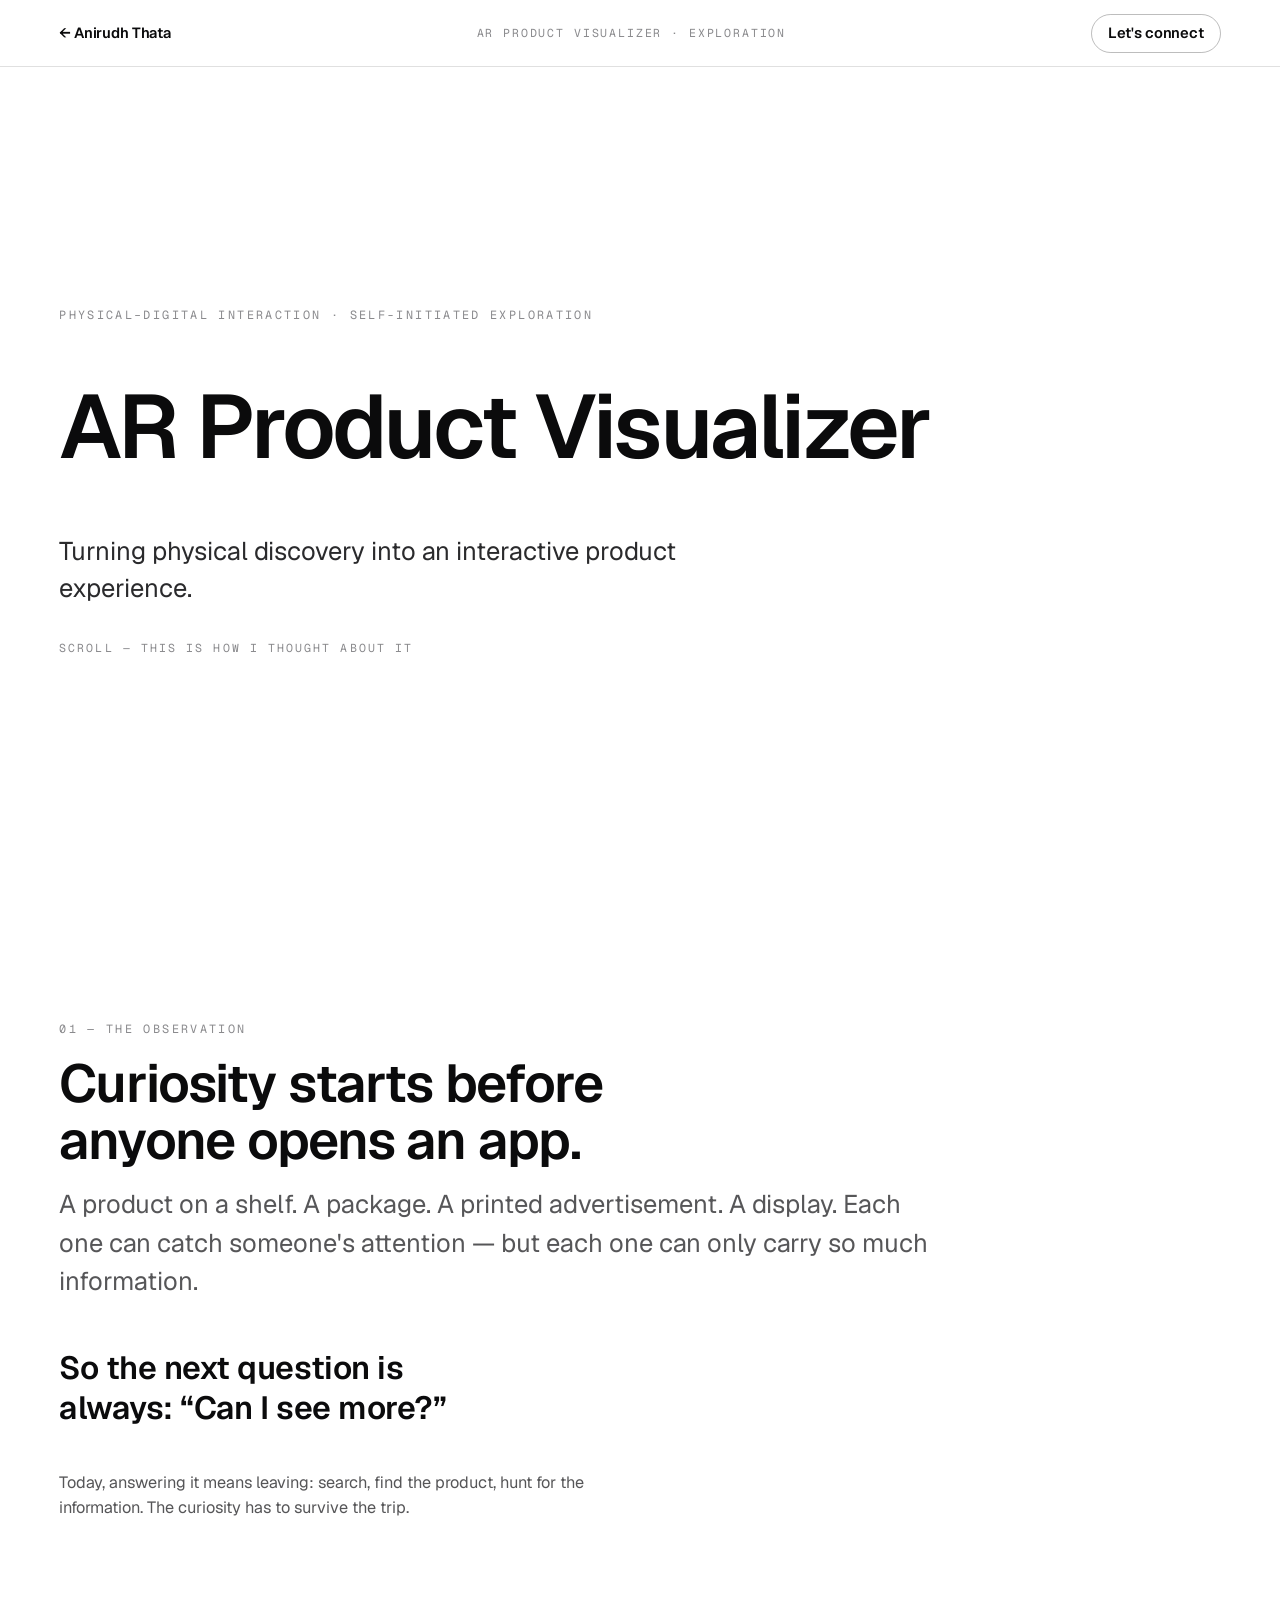
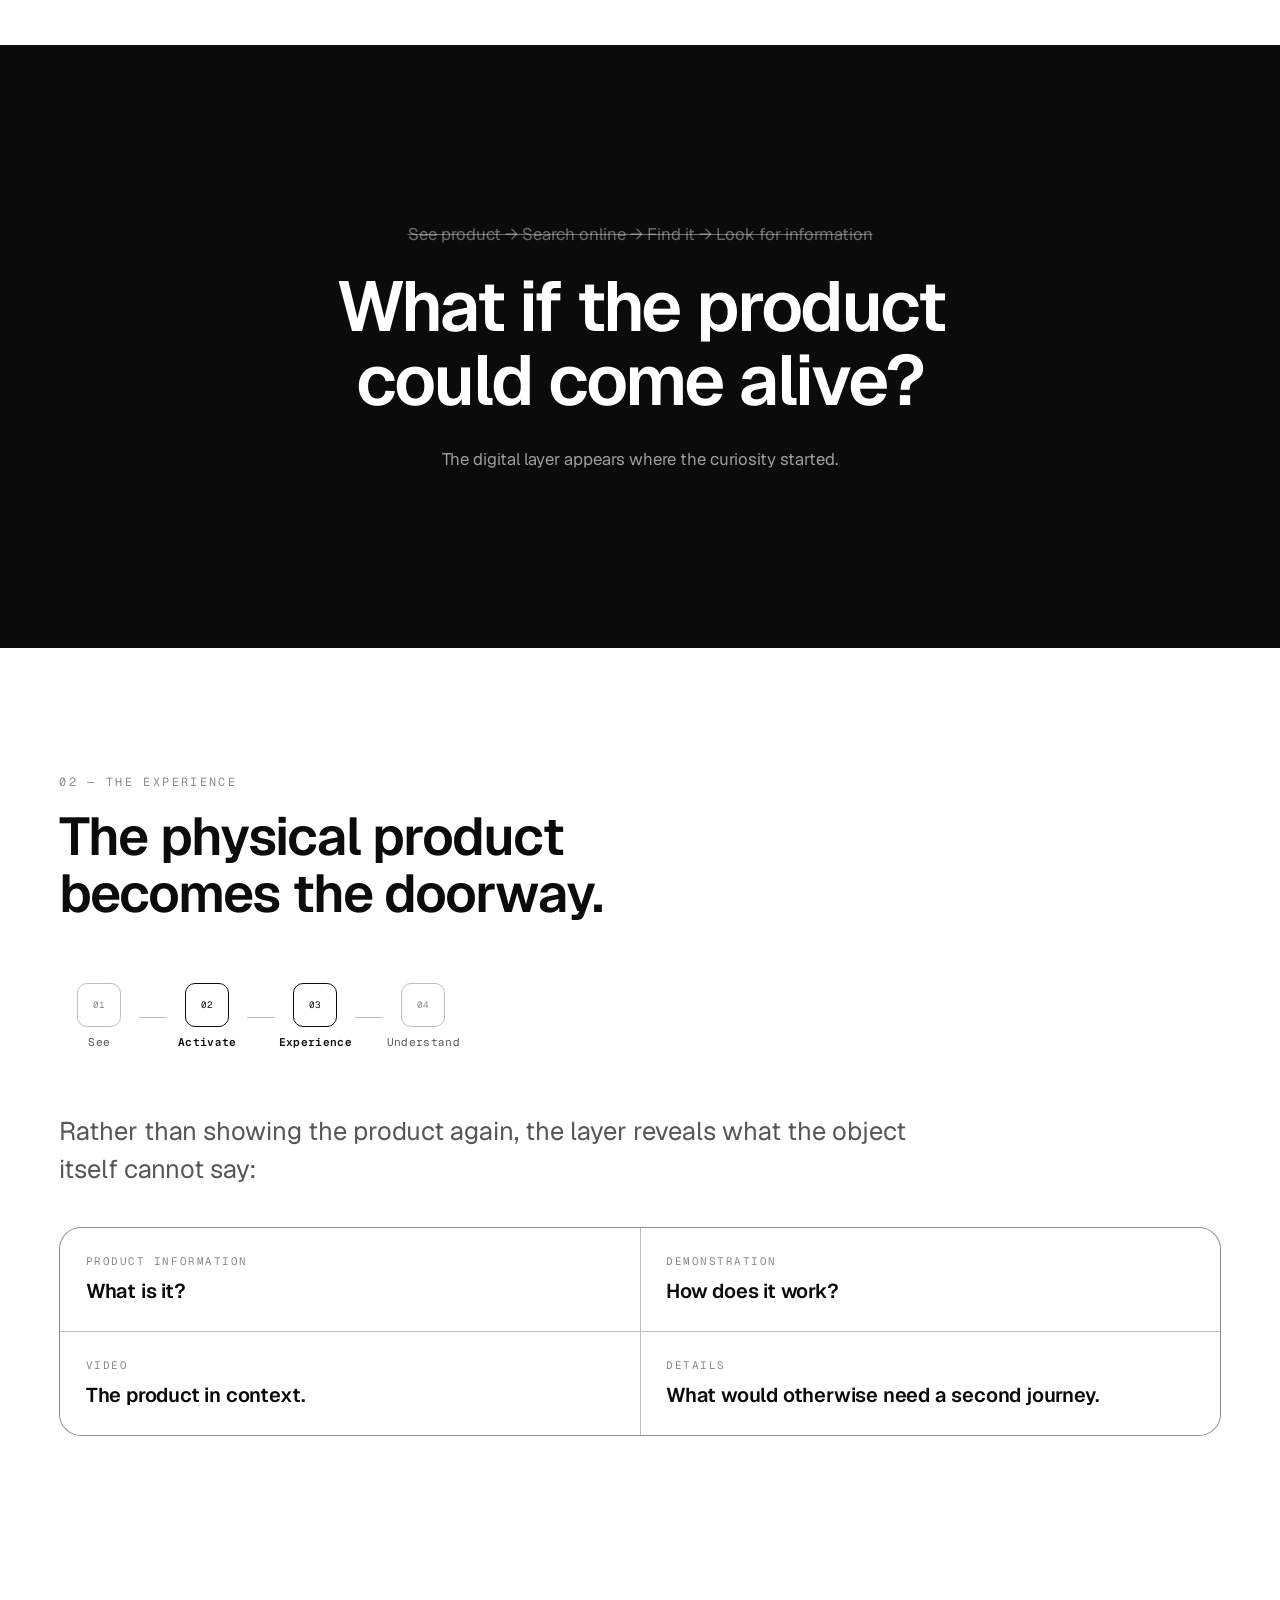
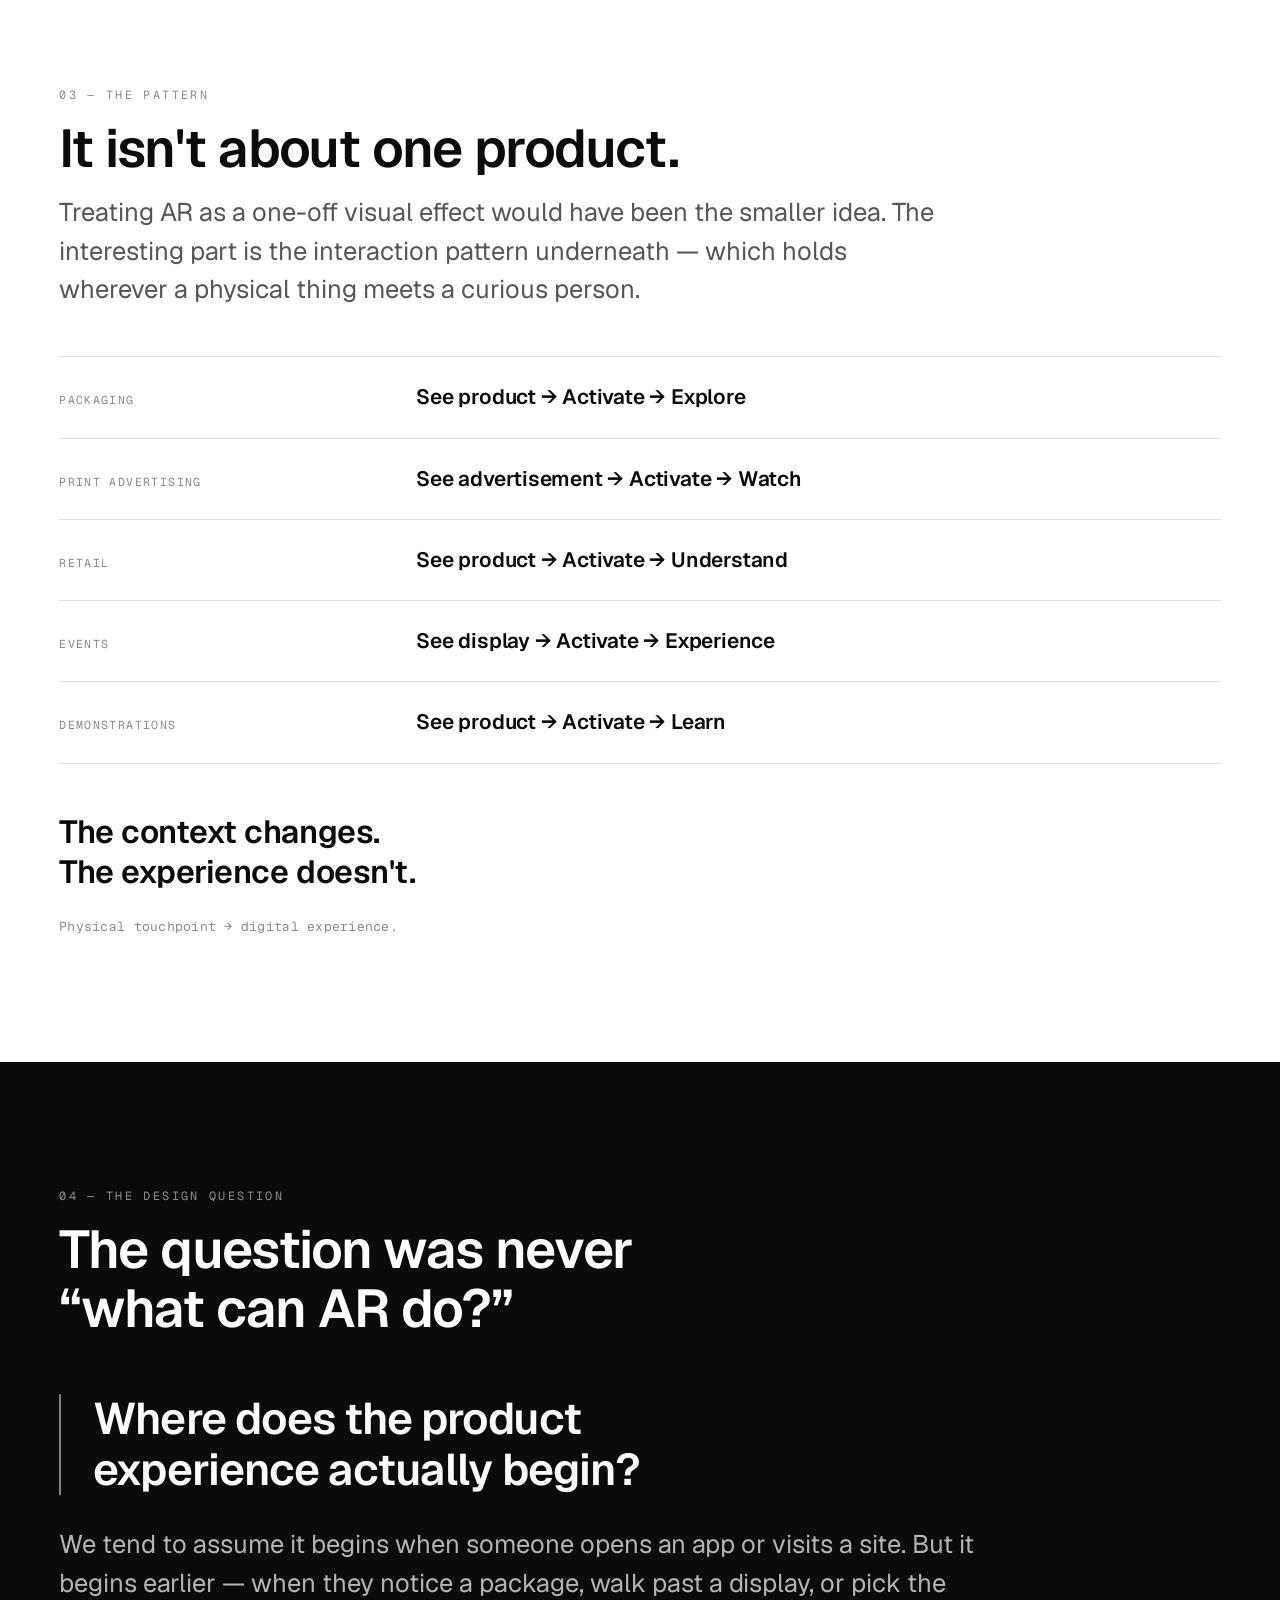
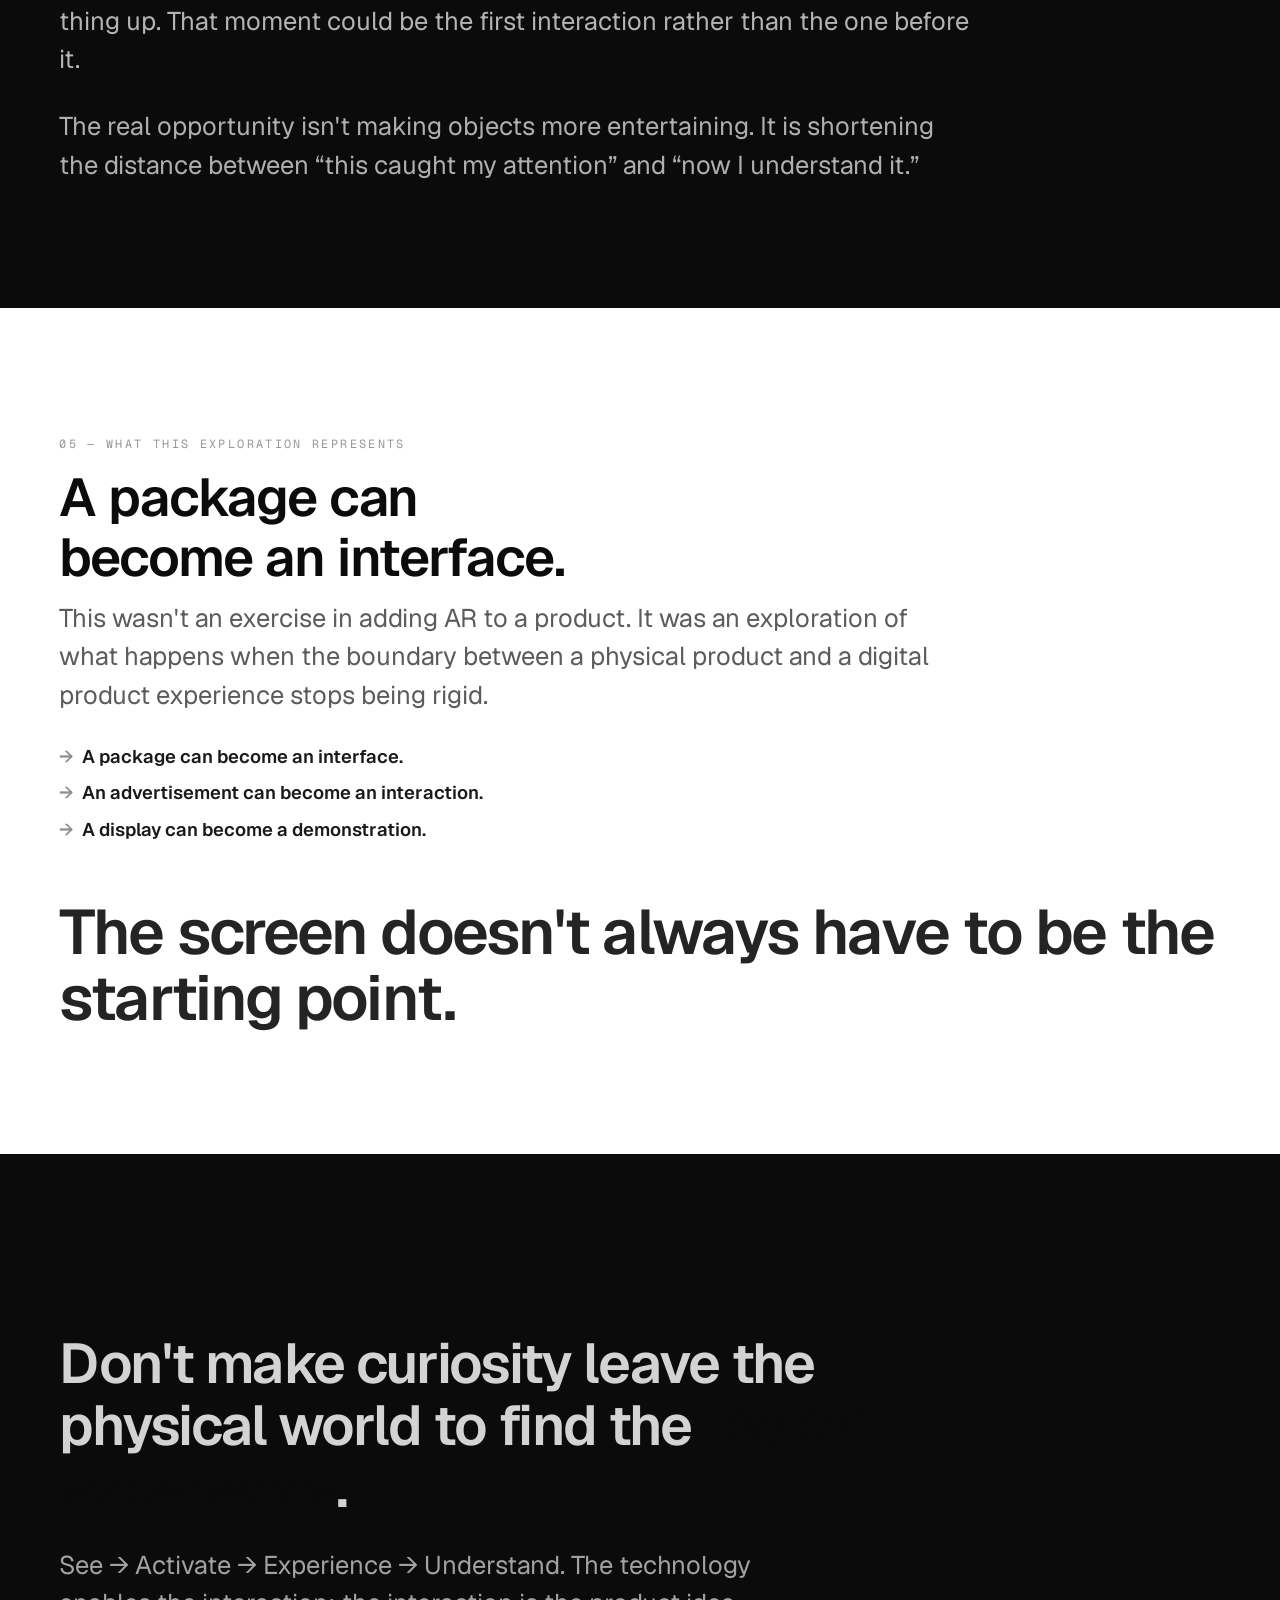
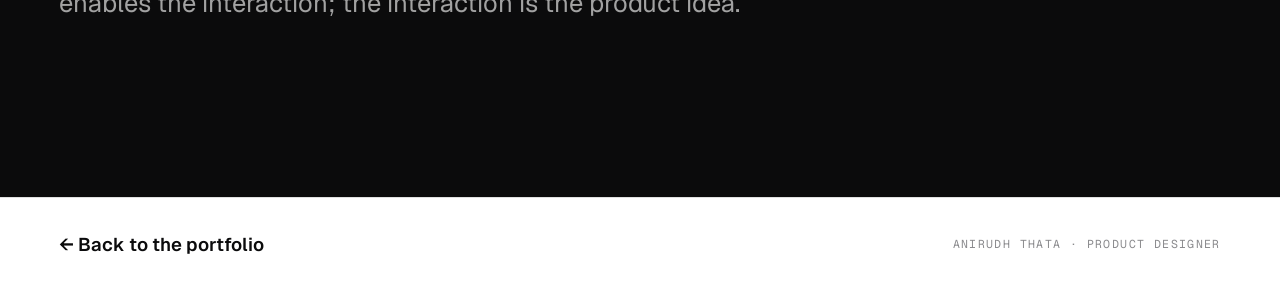
==== commit e64f9554: "Fix the prototype trigger's placement, contrast and device drawing Three problems with the first pas" ====
--- a/ar-visualizer.html
+++ b/ar-visualizer.html
@@ -12,7 +12,7 @@
   <link rel="stylesheet" href="css/fonts.css" />
   <link rel="stylesheet" href="css/tokens.css" />
   <link rel="stylesheet" href="css/base.css" />
-  <link rel="stylesheet" href="css/case.css?v=13" />
+  <link rel="stylesheet" href="css/case.css?v=14" />
   <link rel="stylesheet" href="css/pin.css?v=3" />
   <link rel="icon" href="assets/favicon.svg" type="image/svg+xml" />
 </head>
--- a/css/case.css
+++ b/css/case.css
@@ -843,21 +843,32 @@
    back-to-top control and rides up over the footer with it. */
 .proto-fab {
   position: fixed; z-index: 70;
-  right: clamp(1rem, 3vw, 2rem);
-  bottom: calc(clamp(1rem, 3vw, 2rem) + 56px + var(--dock-lift, 0px));
+  left: clamp(1rem, 3vw, 2rem);
+  bottom: calc(clamp(1rem, 3vw, 2rem) + var(--dock-lift, 0px));
   display: inline-flex; align-items: center; gap: 0.55rem;
   padding: 0.7rem 1.1rem;
   font-family: var(--font-mono); font-size: 0.7rem; letter-spacing: 0.1em;
   text-transform: uppercase; font-weight: 500;
   color: var(--c-ink-800); background: var(--c-warm-100);
   border: 1px solid var(--c-warm-100); border-radius: var(--radius-pill);
-  box-shadow: 0 14px 34px -18px rgba(0, 0, 0, 0.5);
+  /* The page alternates light and dark sections under this fixed control, so a
+     flat dark pill vanishes over every dark block. The white ring reads as an
+     edge on dark ground and disappears against light ground — one treatment
+     that stays legible on both. */
+  box-shadow: 0 0 0 2px #ffffff, 0 14px 34px -18px rgba(0, 0, 0, 0.5);
   cursor: pointer;
   transition: transform var(--dur-fast) var(--ease-out), box-shadow var(--dur-fast) var(--ease-out);
 }
-.proto-fab:hover { transform: translateY(-1px); box-shadow: 0 18px 40px -18px rgba(0, 0, 0, 0.55); }
+.proto-fab:hover {
+  transform: translateY(-1px);
+  box-shadow: 0 0 0 2px #ffffff, 0 18px 40px -18px rgba(0, 0, 0, 0.55);
+}
 .proto-fab:active { transform: scale(0.98); }
-.proto-fab:focus-visible { outline: 2px solid var(--c-warm-100); outline-offset: 3px; }
+.proto-fab:focus-visible { outline: 2px solid var(--c-warm-100); outline-offset: 4px; }
+/* The experiment flag docks in the same corner — stack, never overlap. */
+body:has(.proto-fab) .pin-flag {
+  bottom: calc(clamp(0.75rem, 2vw, 1.5rem) + 58px);
+}
 .proto-fab__dot {
   width: 7px; height: 7px; border-radius: 50%; background: var(--c-ink-800);
 }
@@ -897,14 +908,15 @@
 .proto-device {
   --screen-w: 375px;                 /* iPhone 13 mini, in points */
   --screen-h: 812px;
-  --bezel: 12px;
+  --bezel: 9px;                      /* the mini's rails are slim */
+  position: relative;
   box-sizing: border-box;
   width: calc(var(--screen-w) + var(--bezel) * 2);
   height: calc(var(--screen-h) + var(--bezel) * 2);
   padding: var(--bezel);
-  border-radius: 46px;
-  background: #0b0b0c;
-  box-shadow: 0 0 0 2px #34343a, 0 40px 90px -30px rgba(0, 0, 0, 0.8);
+  border-radius: 52px;
+  background: linear-gradient(150deg, #3a3a3f 0%, #101013 22%, #0b0b0c 60%, #26262b 100%);
+  box-shadow: 0 0 0 1px #47474e, 0 40px 90px -30px rgba(0, 0, 0, 0.85);
   transform: scale(var(--proto-scale, 1));
   transform-origin: top left;
 }
@@ -912,15 +924,27 @@
 .proto-screen {
   position: relative;
   width: var(--screen-w); height: var(--screen-h);
-  border-radius: 34px; overflow: hidden; background: #ffffff;
+  border-radius: 44px; overflow: hidden; background: #ffffff;
 }
 .proto-screen iframe { display: block; width: 100%; height: 100%; border: 0; }
+/* The 13 generation's notch is materially narrower than the 12's. */
 .proto-notch {
   position: absolute; top: 0; left: 50%; transform: translateX(-50%);
-  width: 156px; height: 26px; background: #0b0b0c;
-  border-radius: 0 0 16px 16px; z-index: 2; pointer-events: none;
-}
-/* Shown until the embed reports in — a blank white phone reads as broken. */
+  width: 156px; height: 30px; background: #0b0b0c;
+  border-radius: 0 0 18px 18px; z-index: 2; pointer-events: none;
+}
+.proto-home {
+  position: absolute; bottom: 8px; left: 50%; transform: translateX(-50%);
+  width: 134px; height: 5px; border-radius: 3px;
+  background: rgba(11, 11, 12, 0.32); z-index: 2; pointer-events: none;
+}
+.proto-key {
+  position: absolute; background: #2c2c31; border-radius: 2px; pointer-events: none;
+}
+.proto-key--silence { left: -2px; top: 112px; width: 3px; height: 28px; }
+.proto-key--volup   { left: -2px; top: 160px; width: 3px; height: 52px; }
+.proto-key--voldown { left: -2px; top: 224px; width: 3px; height: 52px; }
+.proto-key--power   { right: -2px; top: 186px; width: 3px; height: 82px; }
 .proto-loading {
   position: absolute; inset: 0; display: grid; place-items: center;
   font-family: var(--font-mono); font-size: 0.66rem; letter-spacing: 0.12em;
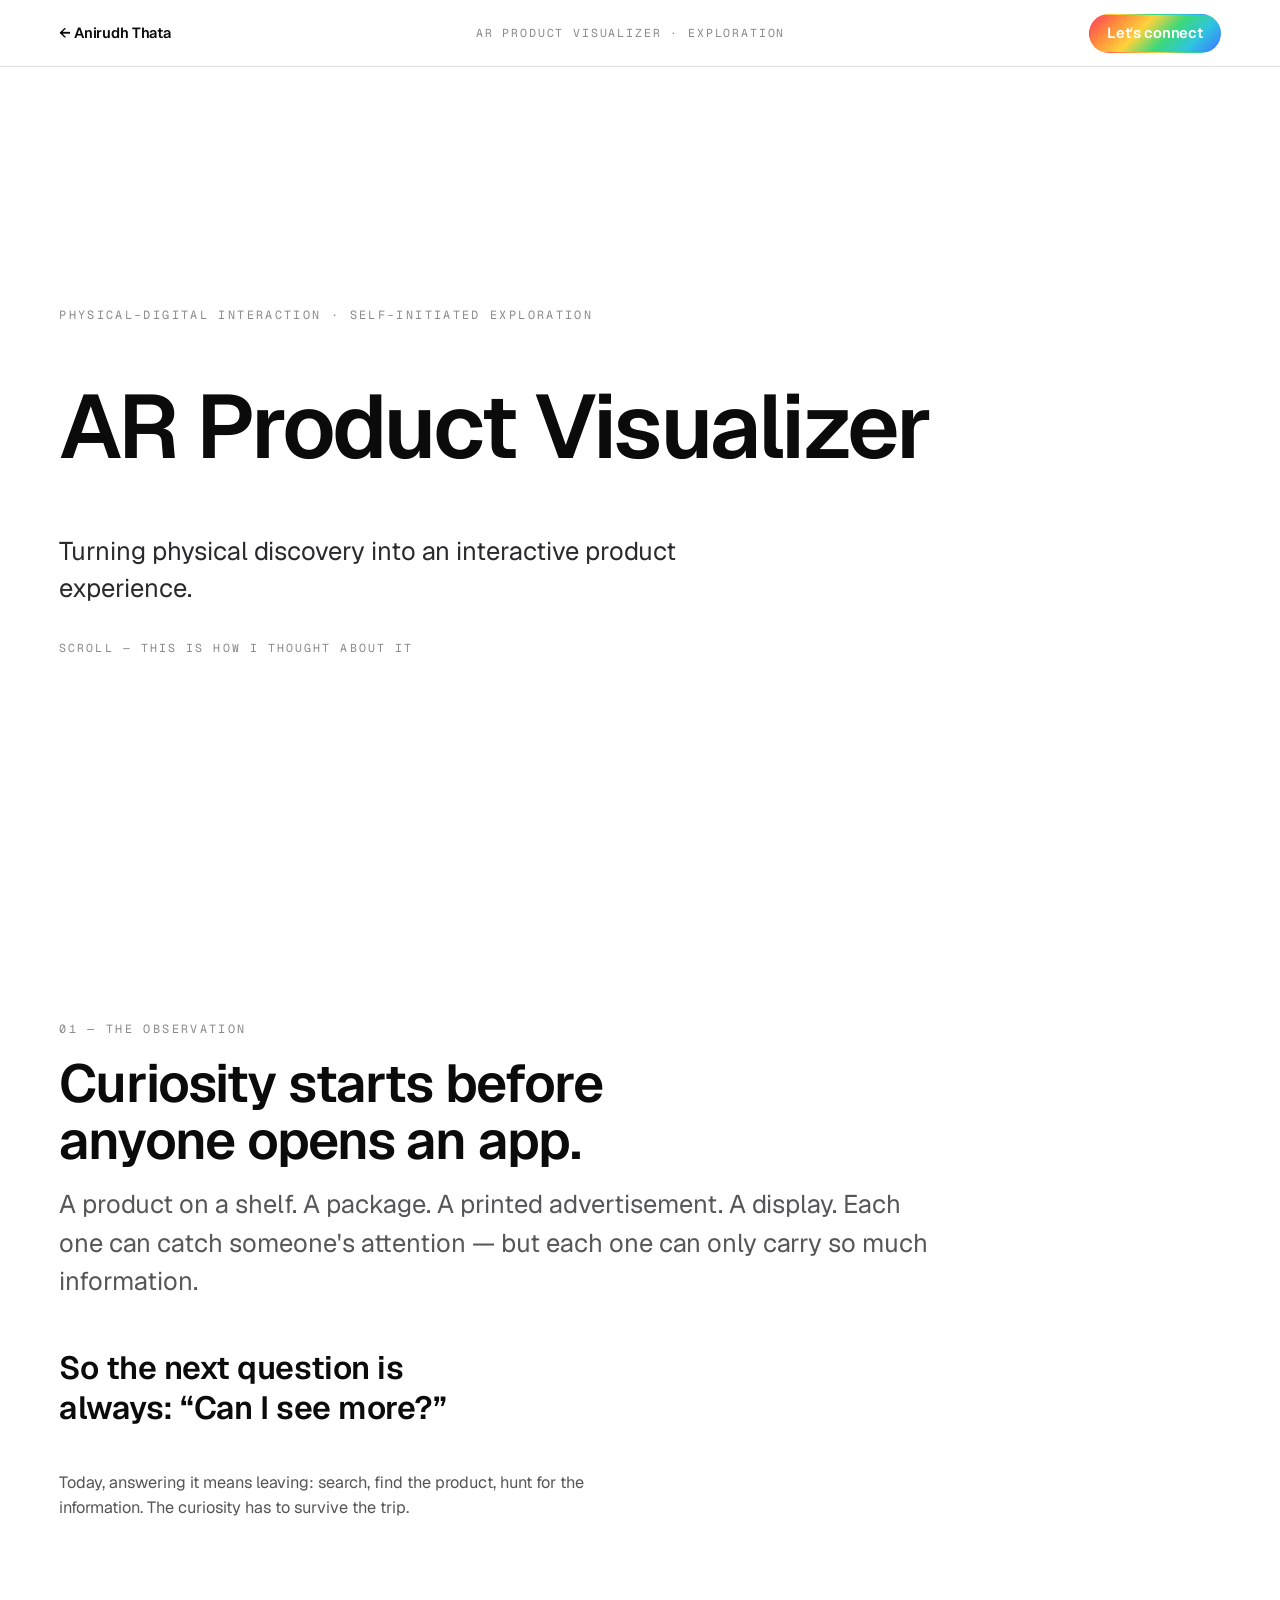
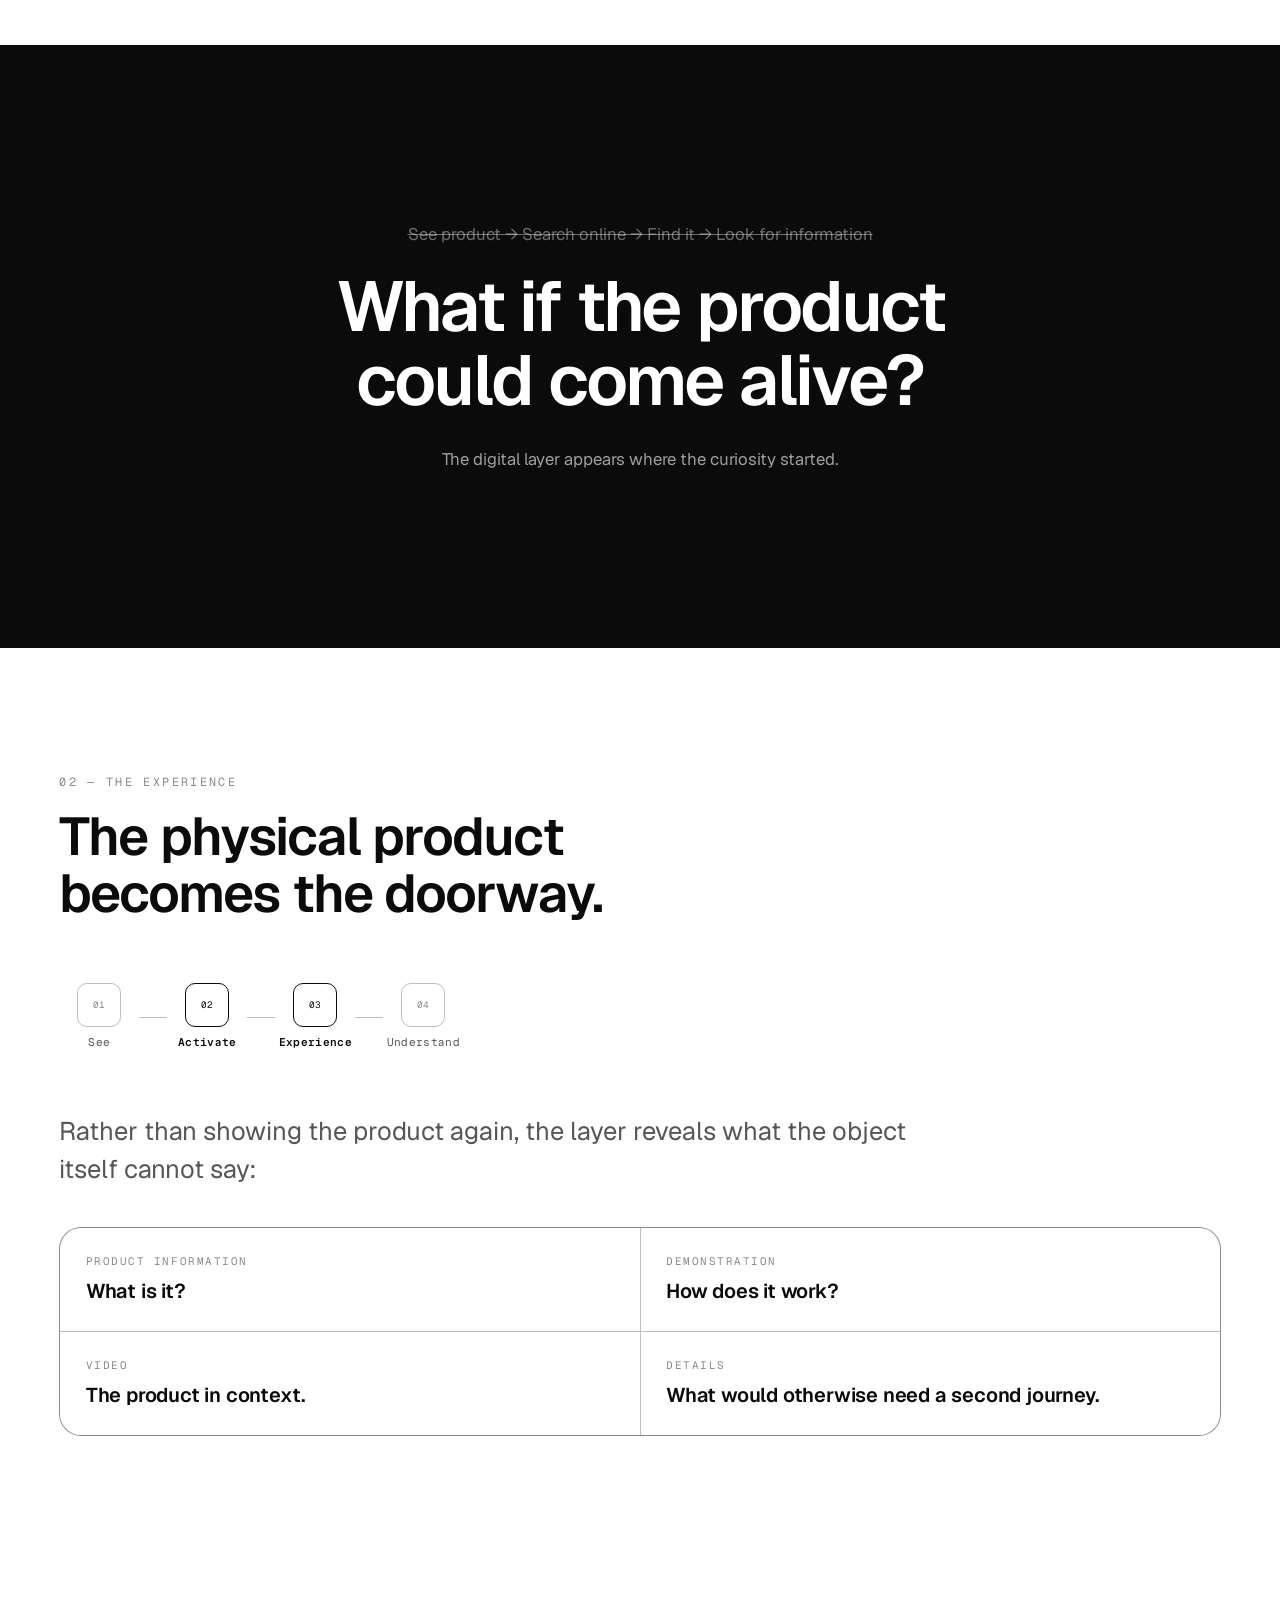
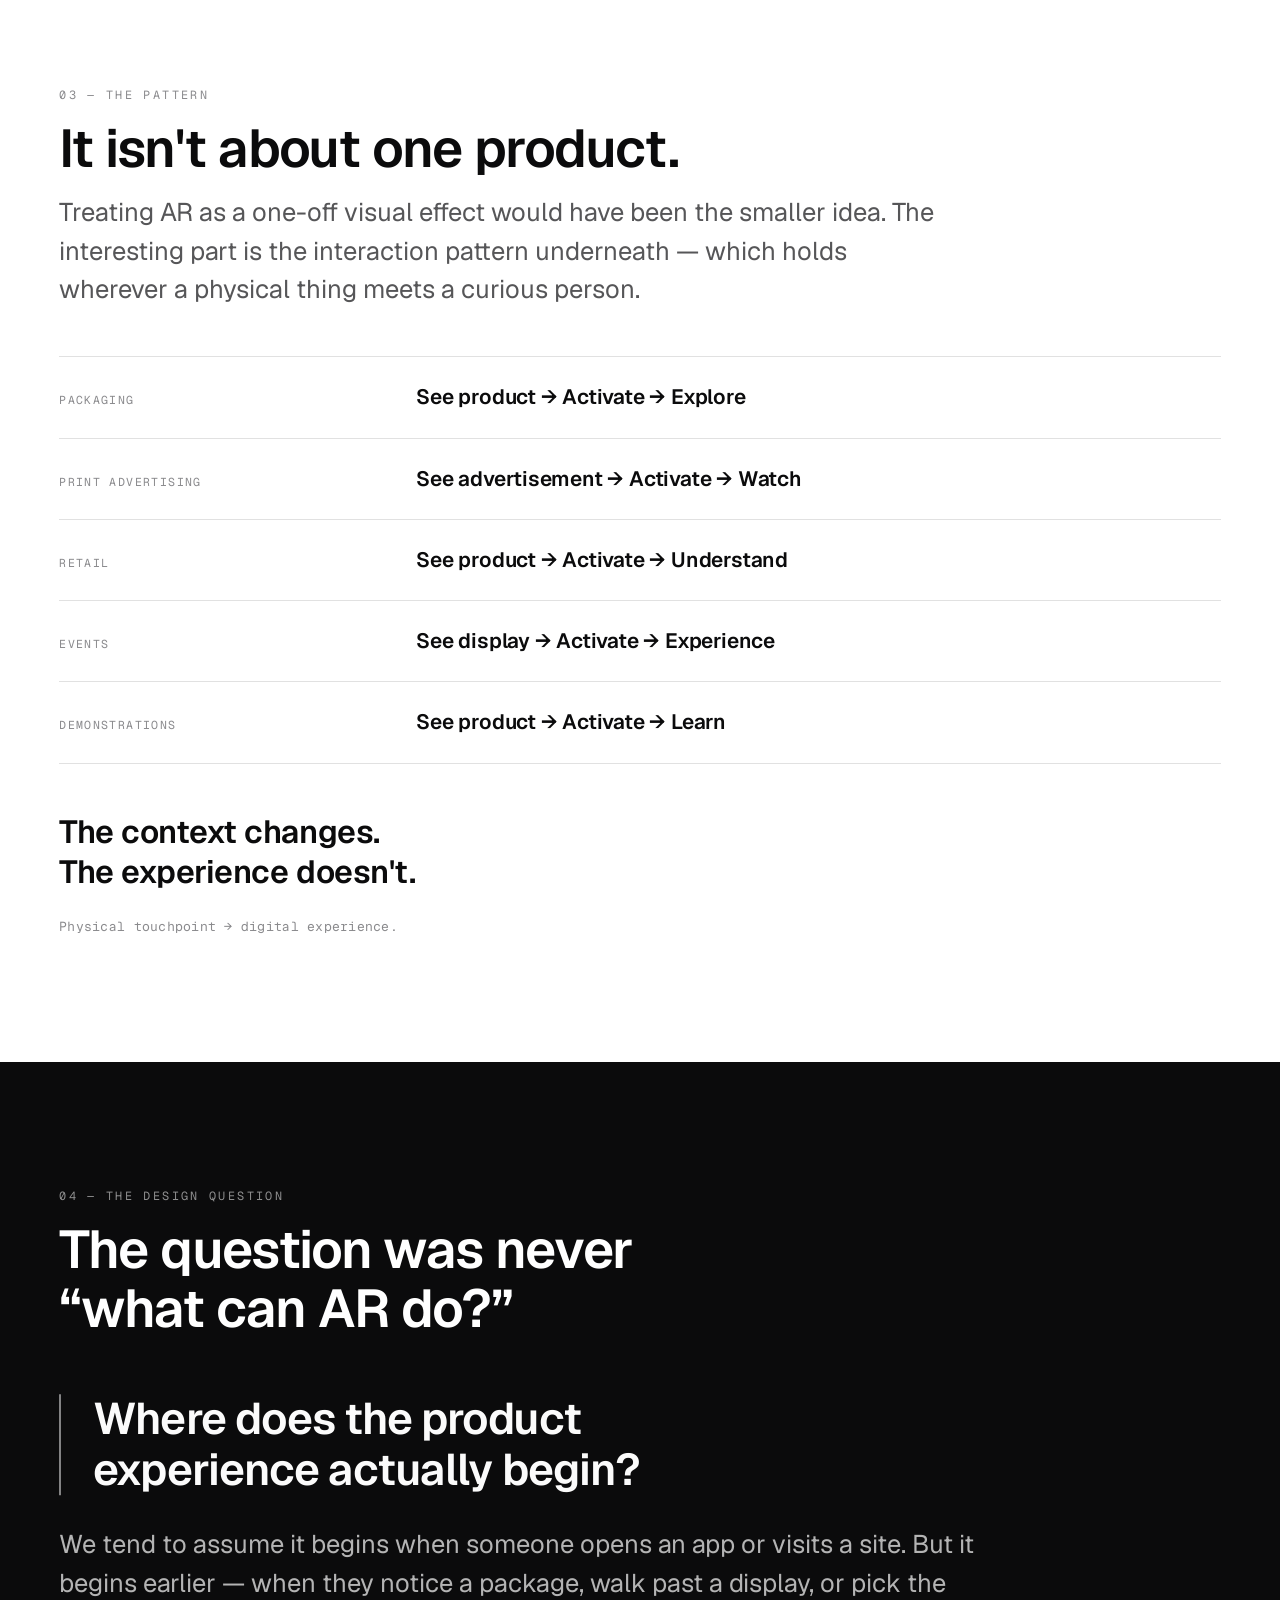
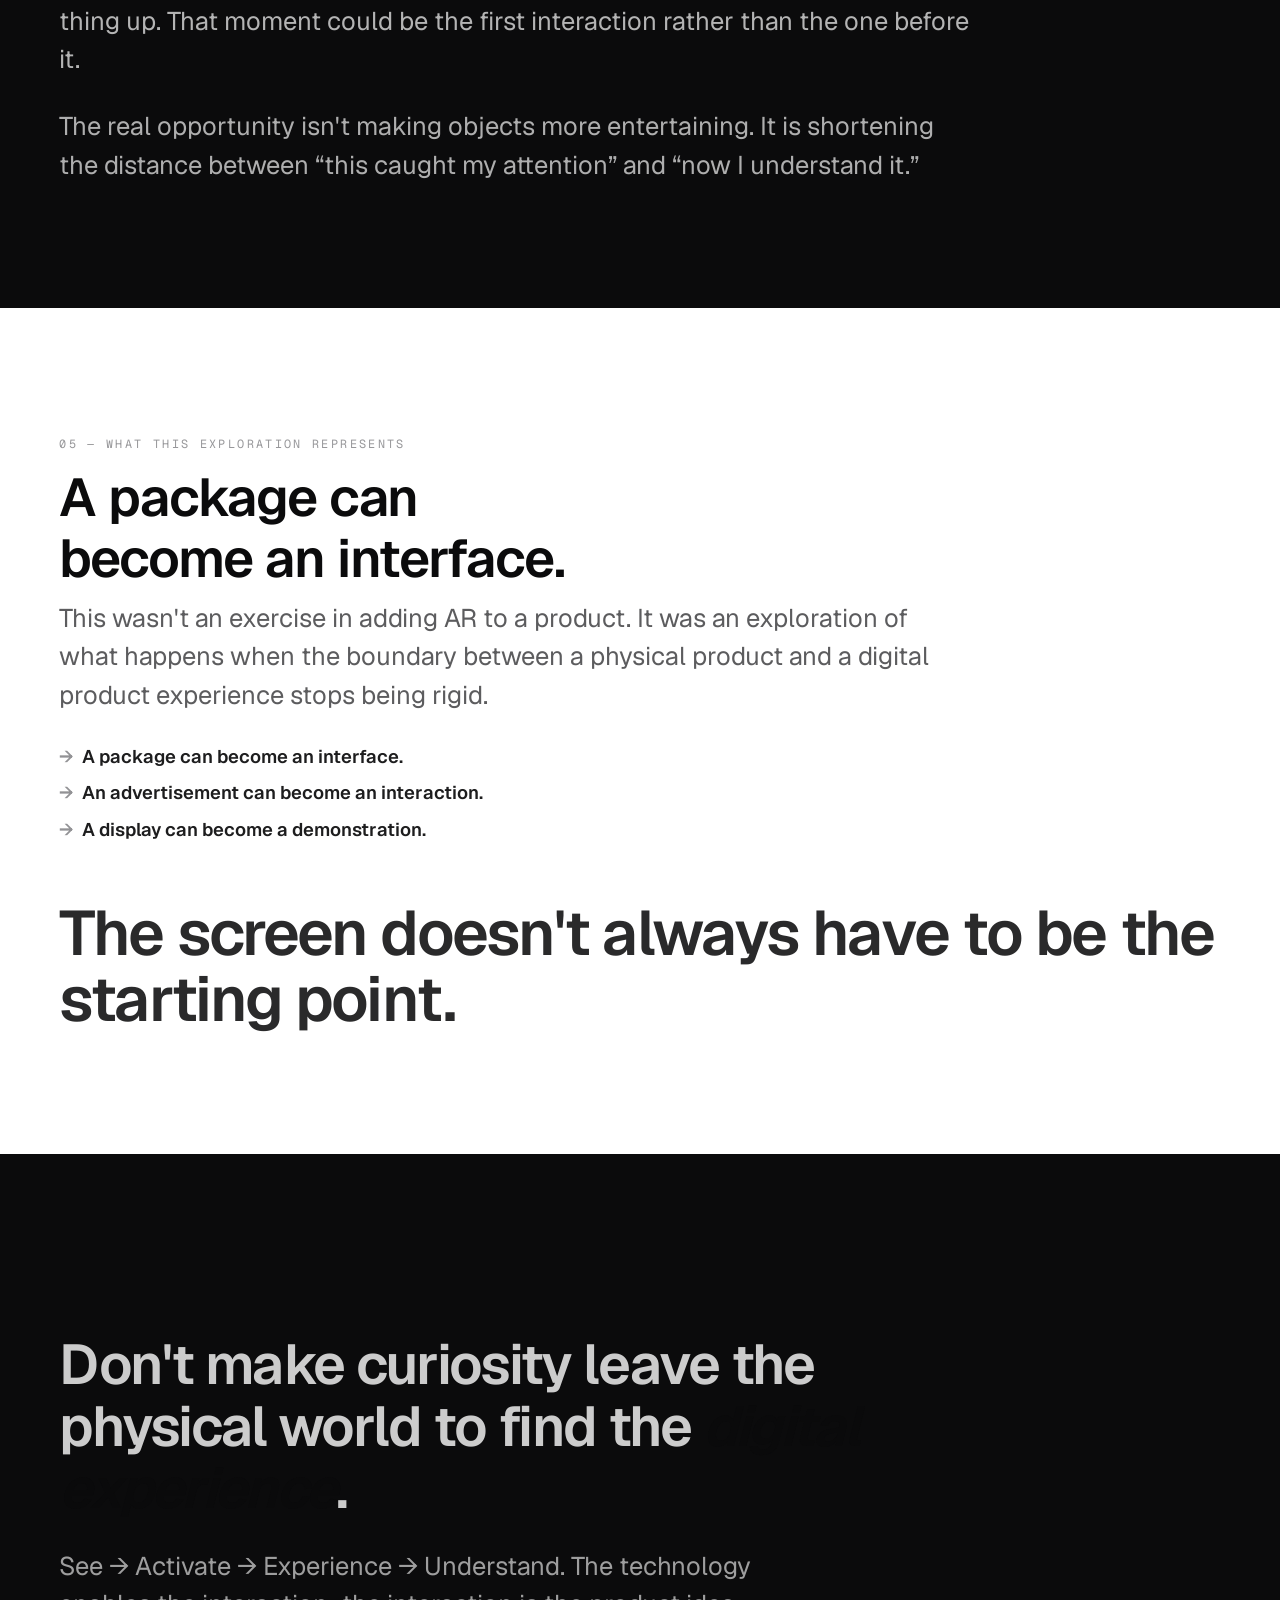
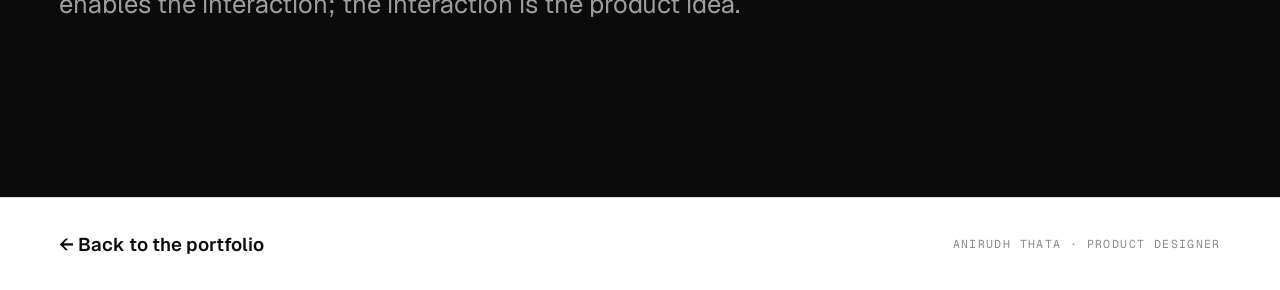
==== commit 144d78b2: "Redesign Collaboration bridge, add hover explanations, wire real music tracks - Replace the collabor" ====
--- a/ar-visualizer.html
+++ b/ar-visualizer.html
@@ -14,6 +14,7 @@
   <link rel="stylesheet" href="css/base.css" />
   <link rel="stylesheet" href="css/case.css?v=14" />
   <link rel="stylesheet" href="css/pin.css?v=3" />
+  <link rel="stylesheet" href="css/smooth.css?v=1" />
   <link rel="icon" href="assets/favicon.svg" type="image/svg+xml" />
 </head>
 
@@ -230,6 +231,7 @@
 
   <script defer src="js/vendor/gsap.min.js"></script>
   <script defer src="js/vendor/ScrollTrigger.min.js"></script>
+  <script defer src="js/vendor/lenis.min.js"></script>
   <script defer src="js/vendor/SplitText.min.js"></script>
   <script type="module" src="js/case.js"></script>
 </body>
--- a/css/base.css
+++ b/css/base.css
@@ -311,3 +311,43 @@
     clip-path: none;
   }
 }
+
+/* ---------------------------------------------------------------------------
+   Explain-on-hover — a short note above any [data-explain] control, telling
+   you what it does before you click it (see modules/explain.js). One shared
+   element, repositioned per target rather than one tooltip per control.
+   ------------------------------------------------------------------------- */
+.explain-tip {
+  position: fixed;
+  z-index: 250;
+  transform: translate(-50%, -100%);
+  max-width: 220px;
+  padding: 0.45rem 0.75rem;
+  border-radius: var(--radius-sm);
+  background: var(--c-warm-100);
+  color: var(--c-ink-800);
+  font-size: 0.78rem;
+  line-height: 1.35;
+  text-align: center;
+  text-wrap: balance;
+  pointer-events: none;
+  opacity: 0;
+  translate: 0 4px;
+  transition: opacity 0.18s ease, translate 0.18s ease;
+}
+.explain-tip::after {
+  content: "";
+  position: absolute;
+  top: 100%;
+  left: 50%;
+  transform: translateX(-50%);
+  border: 5px solid transparent;
+  border-top-color: var(--c-warm-100);
+}
+.explain-tip.is-visible {
+  opacity: 1;
+  translate: 0 0;
+}
+@media (hover: none) {
+  .explain-tip { display: none; }
+}
--- a/css/case.css
+++ b/css/case.css
@@ -27,8 +27,26 @@
 }
 .db-top__back, .db-top__cta { font-weight: 600; font-size: 0.92rem; letter-spacing: -0.01em; }
 .db-top__here { font-family: var(--font-mono); font-size: 0.72rem; letter-spacing: 0.16em; text-transform: uppercase; color: var(--c-warm-400); }
-.db-top__cta { border: 1px solid var(--c-line-strong); border-radius: var(--radius-pill); padding: 0.45rem 1rem; }
-.db-top__cta:hover { border-color: var(--c-light); }
+/* Same full-spectrum, always-moving mark as the homepage nav's Let's Connect —
+   this is the same button, it should never look like a lesser one just
+   because the visitor is on a case study. */
+.db-top__cta {
+  border: 1px solid transparent; border-radius: var(--radius-pill); padding: 0.45rem 1.05rem;
+  color: #fff;
+  background: linear-gradient(135deg, #ff3c5f, #ff8a3c, #ffd23c, #3cd97a, #2ec4e0, #3c7cff, #a63cff, #ff3c5f, #ff8a3c, #ffd23c, #3cd97a, #2ec4e0, #3c7cff, #a63cff);
+  background-size: 300% 100%;
+  animation: cta-gradient-flow 7s ease-in-out infinite alternate;
+  transition: transform var(--dur-fast) var(--ease-out), box-shadow var(--dur-mid) var(--ease-out), filter var(--dur-mid) var(--ease-out);
+}
+.db-top__cta:hover { filter: saturate(1.2) brightness(1.06); animation-duration: 2.5s; }
+@media (prefers-reduced-motion: reduce) {
+  .db-top__cta { animation: none; background-position: 30% 50%; }
+  .db-top__cta:hover { animation-duration: unset; }
+}
+@keyframes cta-gradient-flow {
+  from { background-position: 0% 50%; }
+  to { background-position: 100% 50%; }
+}
 @media (max-width: 640px) { .db-top__here { display: none; } }
 
 /* Shared horizontal rhythm (content centred to the container). */
--- a/css/smooth.css
+++ b/css/smooth.css
@@ -0,0 +1,18 @@
+/* ---------------------------------------------------------------------------
+   SMOOTH SCROLL — experimental. Everything here is scoped to
+   html[data-smooth="on"], set by js/modules/smooth-scroll.js only once Lenis
+   has actually started (never under reduced motion, never if the vendor
+   script failed to load) — so this file is inert without it.
+   ------------------------------------------------------------------------- */
+
+/* Lenis's own base rules (MIT-licensed, from its published dist/lenis.css),
+   trimmed to the two that matter for a default window-scroll setup like this
+   one — the rest concern custom scroll containers this site doesn't use. */
+html.lenis, html.lenis body { height: auto; }
+.lenis.lenis-stopped { overflow: hidden; }
+
+/* Lenis owns the scroll now — the browser's own smoothing would double up
+   against it, which is exactly what forced the "instant" workaround in the
+   back-to-top control (js/case.js) and would fight lenis.scrollTo() the same
+   way anywhere else it's called. */
+html[data-smooth="on"] { scroll-behavior: auto; }
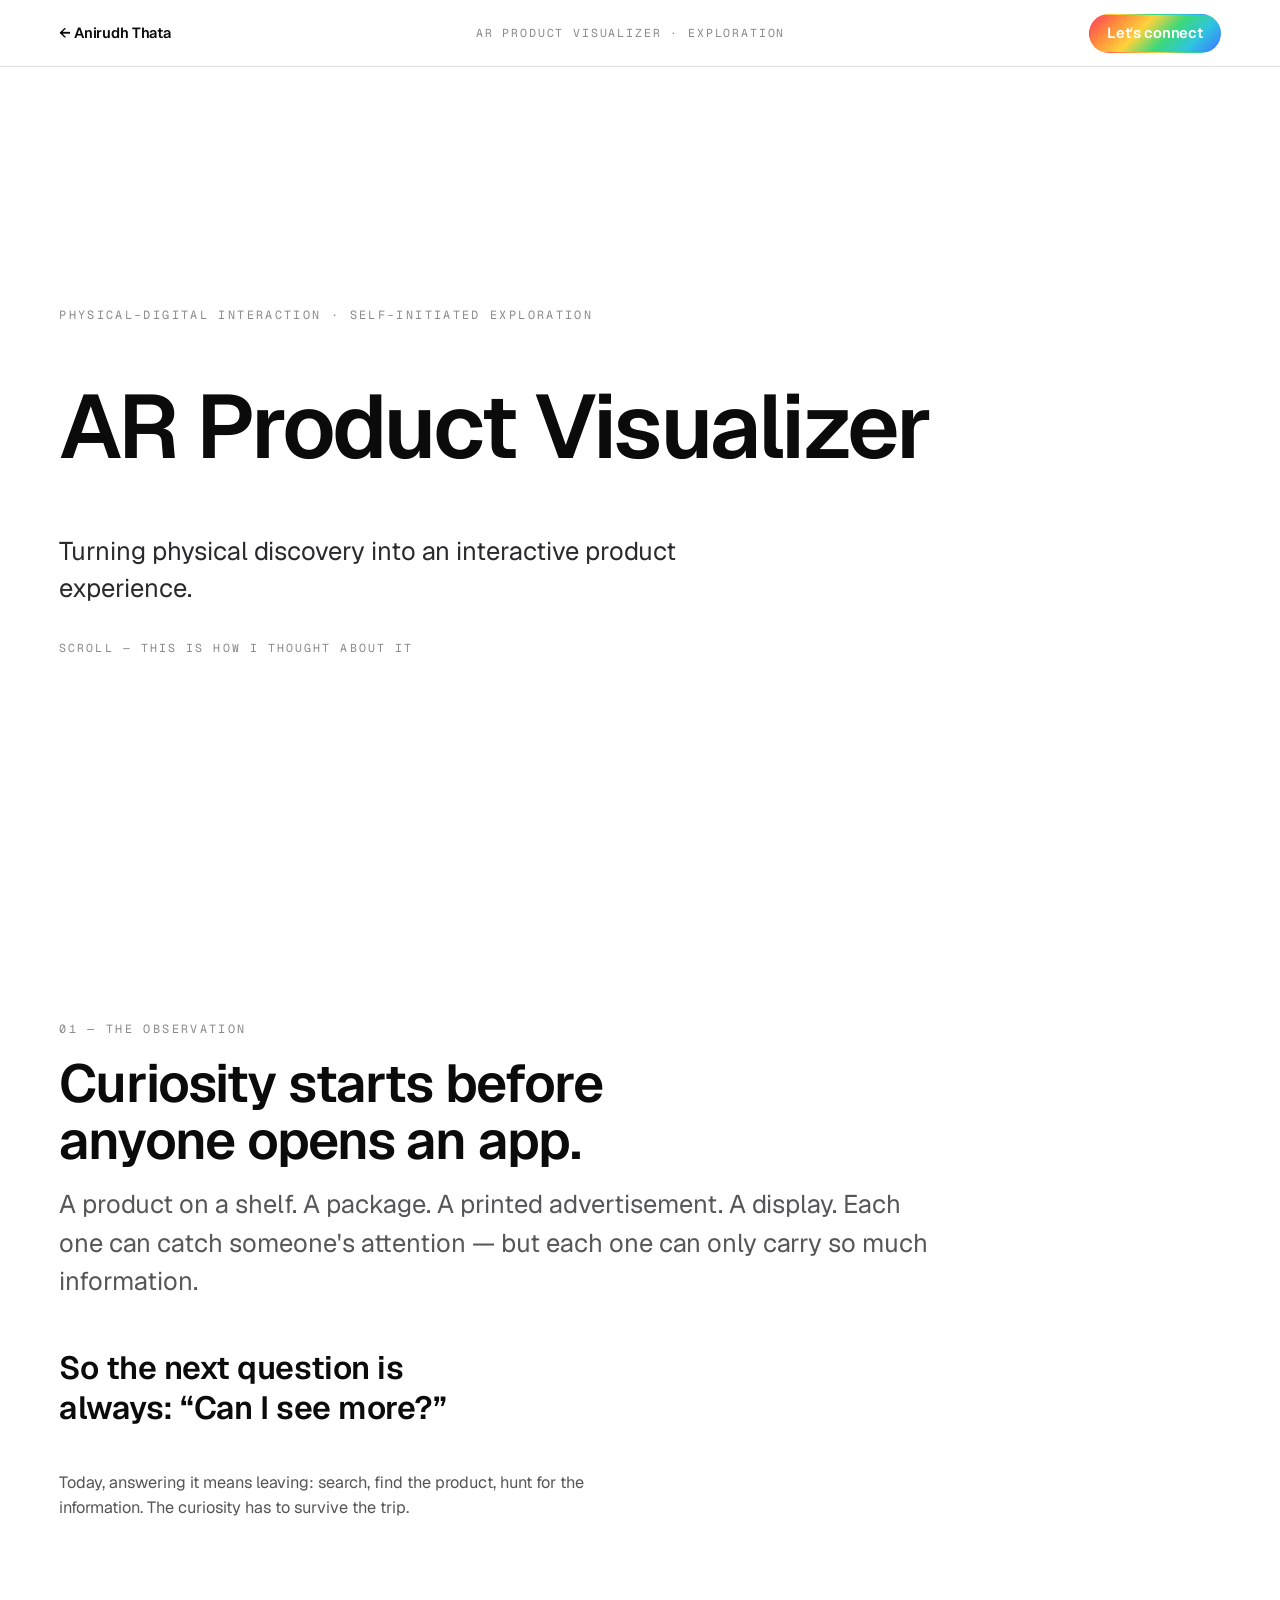
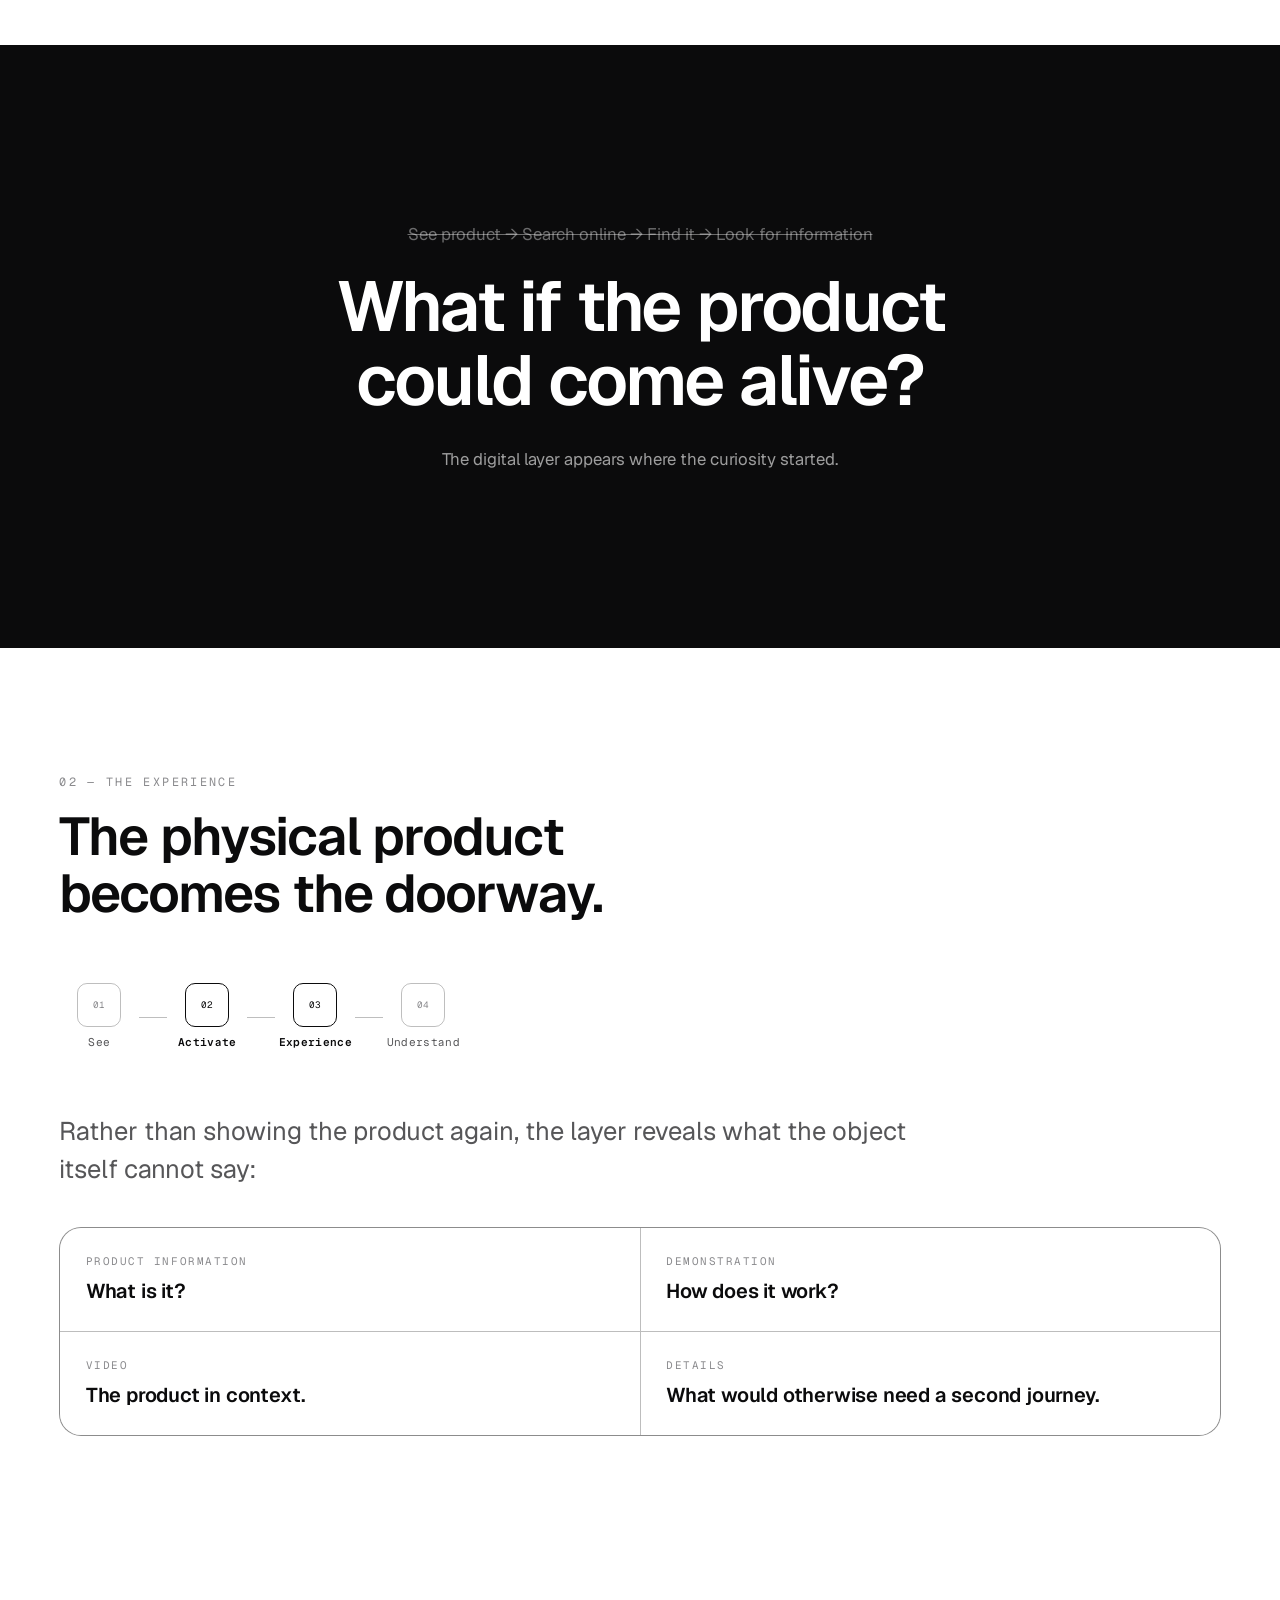
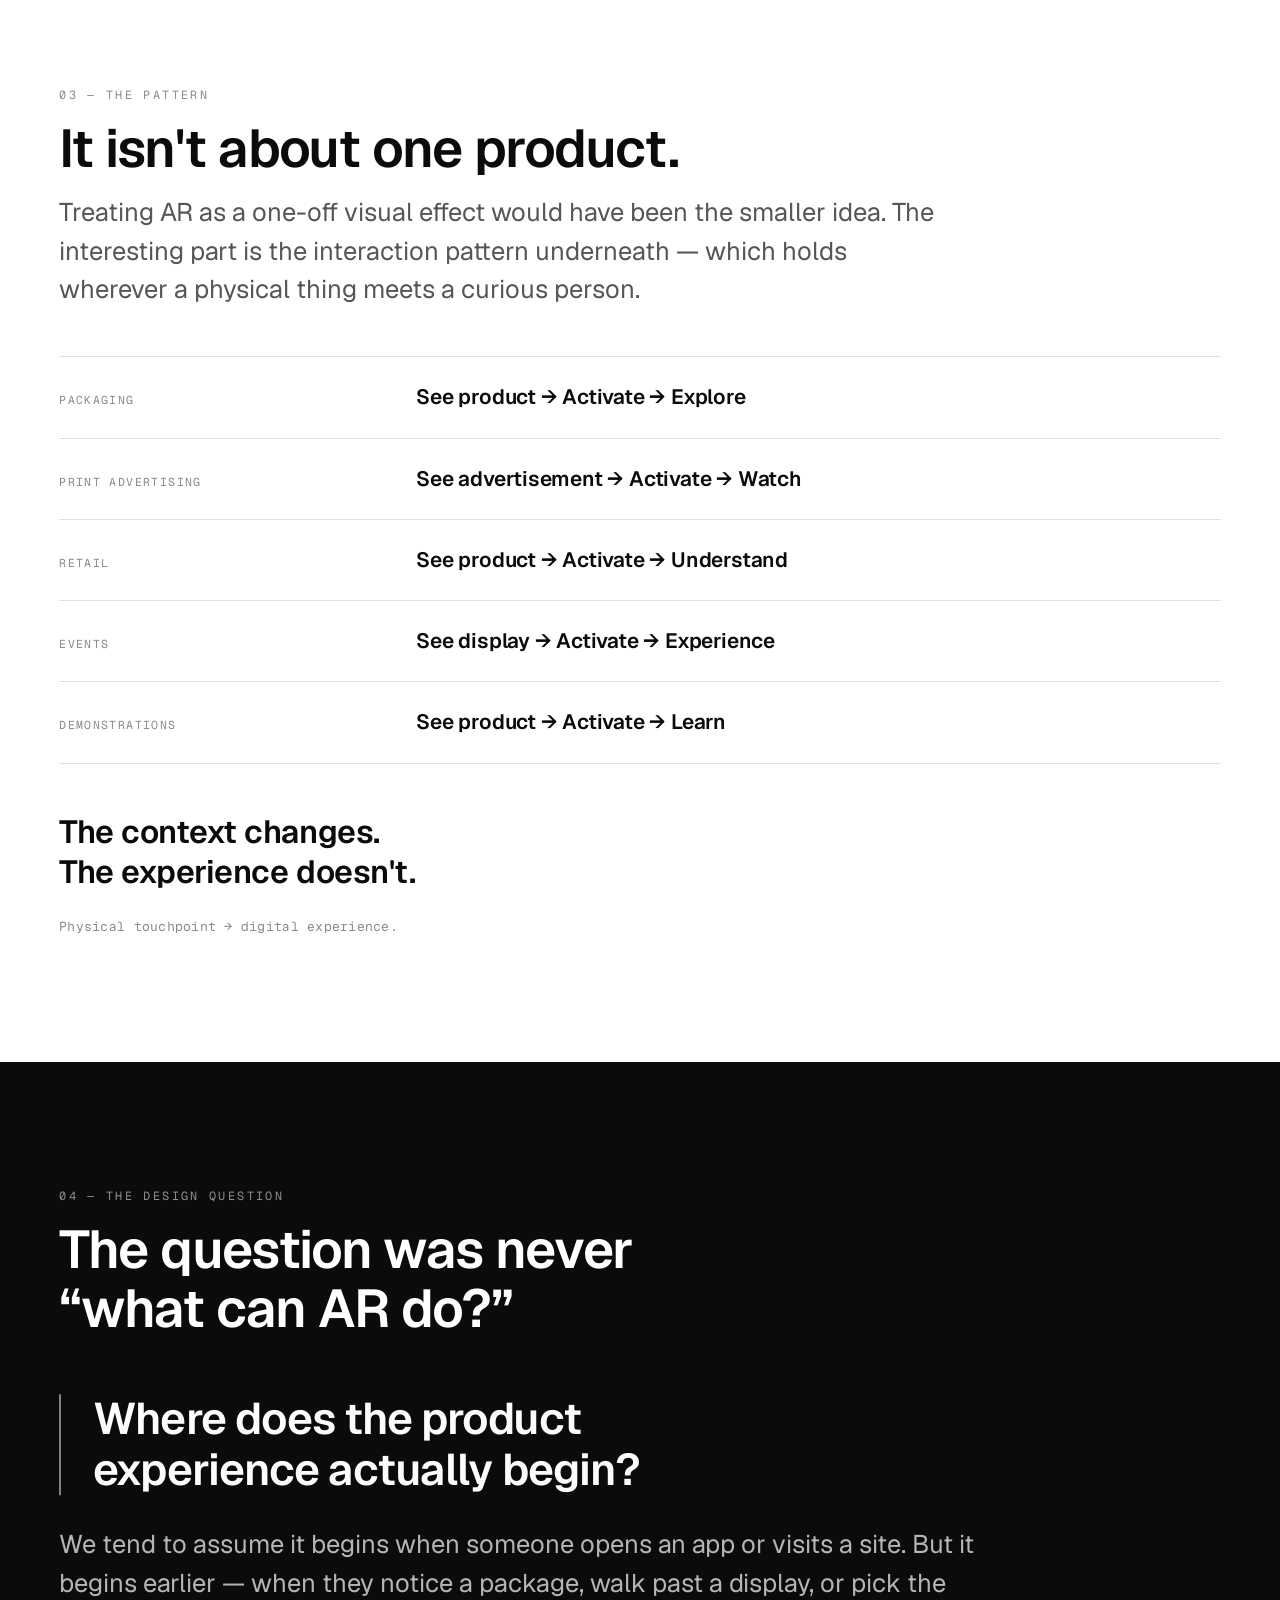
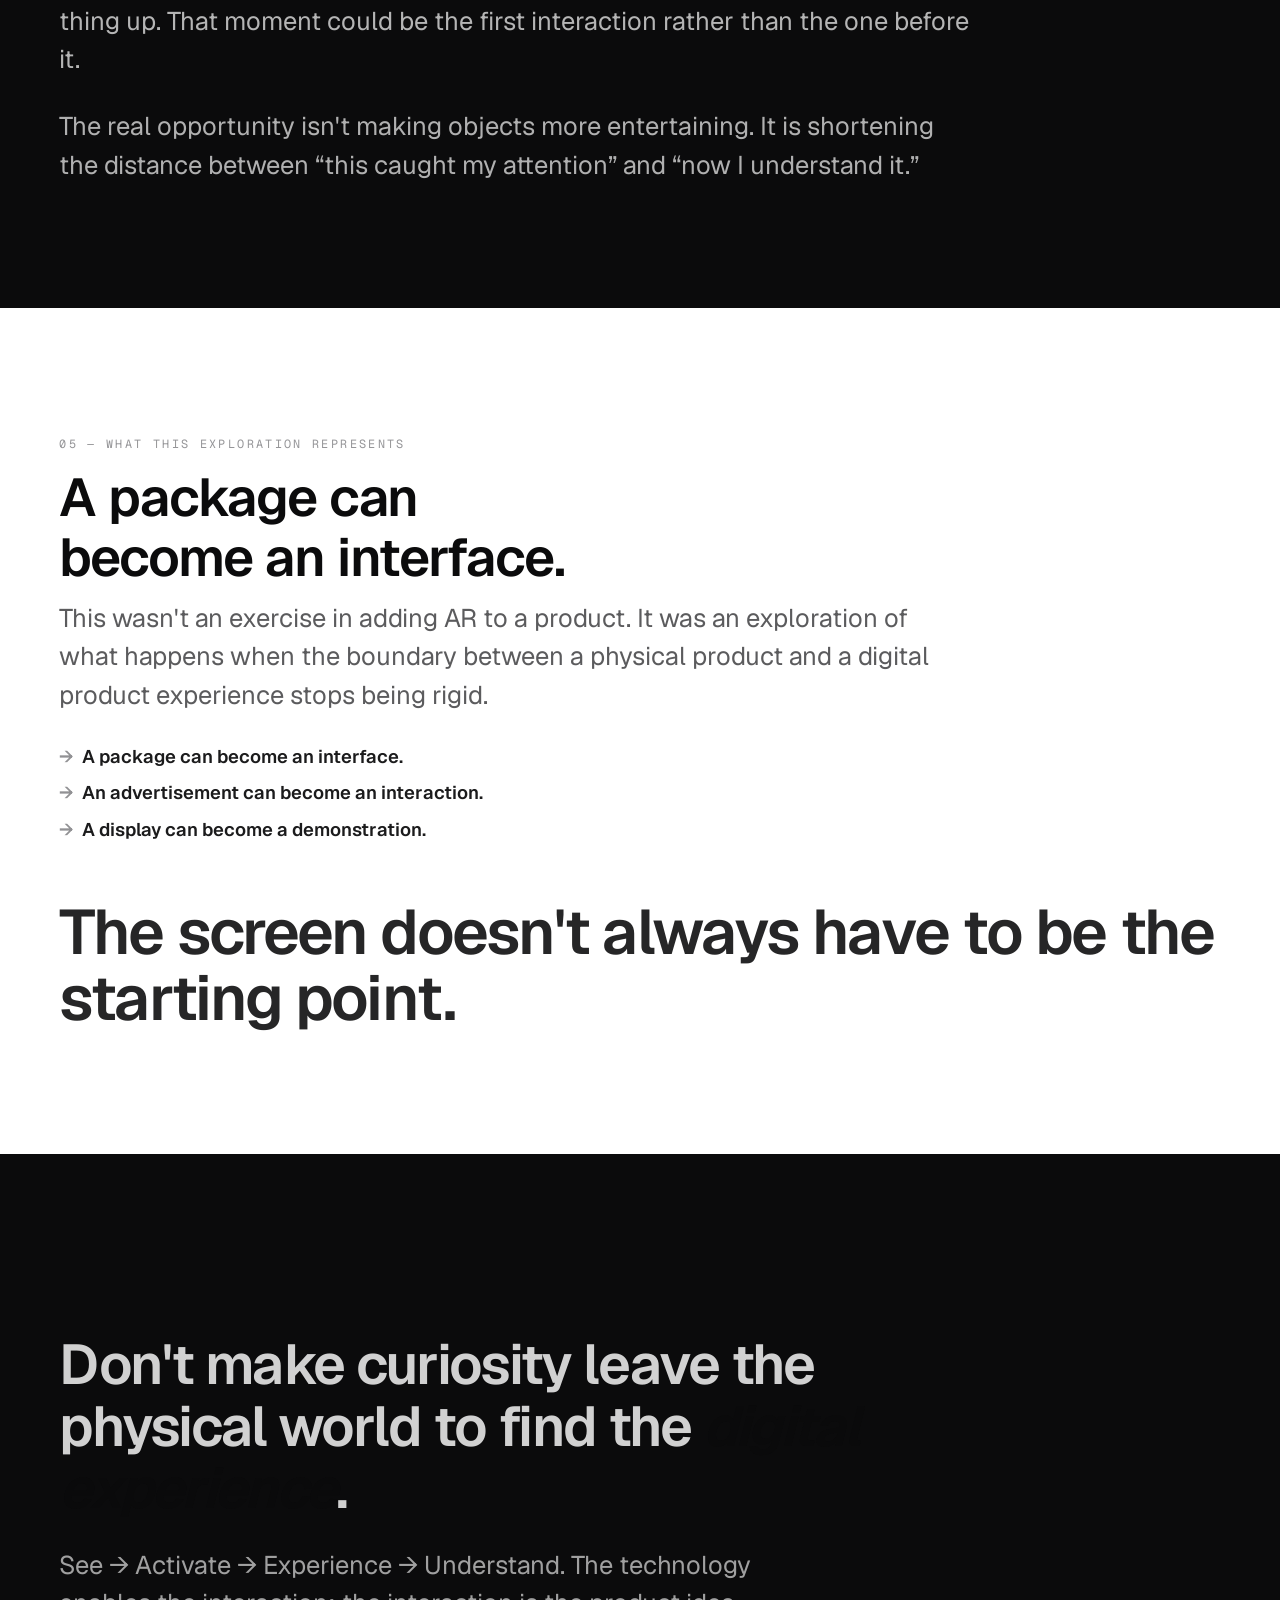
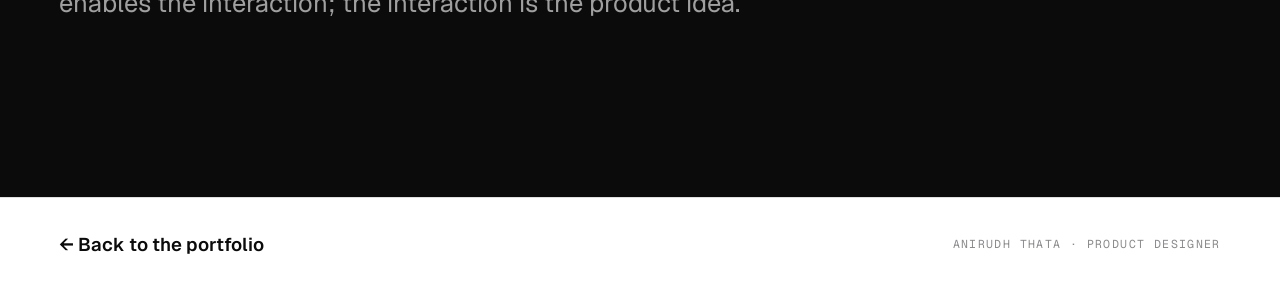
==== commit 4de70c9d: "Rebuild the Cropwise case study around product decisions, add a case dock The Cropwise page read as " ====
--- a/ar-visualizer.html
+++ b/ar-visualizer.html
@@ -45,7 +45,7 @@
     <!-- ============================================================
          01 · THE OBSERVATION
          ============================================================ -->
-    <section class="db-block ar-observe">
+    <section class="db-block ar-observe" data-chapter="Observation">
       <p class="db-kicker db-in">01 — The observation</p>
       <h2 class="db-h2 db-in">Curiosity starts before anyone opens an app.</h2>
       <p class="db-lede db-in">
@@ -74,7 +74,7 @@
     <!-- ============================================================
          03 · THE EXPERIENCE
          ============================================================ -->
-    <section class="db-block ar-experience">
+    <section class="db-block ar-experience" data-chapter="Experience">
       <p class="db-kicker db-in">02 — The experience</p>
       <h2 class="db-h2 db-in">The physical product becomes the doorway.</h2>
 
@@ -192,7 +192,7 @@
     <!-- ============================================================
          06 · WHAT IT REPRESENTS
          ============================================================ -->
-    <section class="db-block ar-means">
+    <section class="db-block ar-means" data-chapter="What it means">
       <p class="db-kicker db-in">05 — What this exploration represents</p>
       <h2 class="db-h2 db-in">A package can become an interface.</h2>
       <p class="db-lede db-in">
--- a/css/case.css
+++ b/css/case.css
@@ -538,6 +538,19 @@
 .cw-flow__step:last-child { background: var(--c-light); color: var(--c-ink-800); border-color: var(--c-light); }
 .cw-flow__arrow { width: clamp(0.7rem, 1.6vw, 1.6rem); border-top: 1px solid var(--c-line-strong); flex-shrink: 0; }
 
+/* The six services told as prose rather than six identical scaffolds — the
+   repetition was what made them read as generated. Each one runs only as long
+   as its decision needs, so the shapes differ on purpose. */
+.cw-story { margin-top: clamp(1.6rem, 3vw, 2.4rem); max-width: 62ch; }
+.cw-story p {
+  margin-top: clamp(1.1rem, 2vw, 1.5rem);
+  font-size: clamp(1rem, 0.96rem + 0.2vw, 1.1rem);
+  line-height: 1.62; color: var(--c-warm-200);
+}
+.cw-story p:first-child { margin-top: 0; }
+/* The service name is the context for the decision, not a heading above it. */
+.cw-story b { font-weight: 600; color: var(--c-warm-100); }
+
 /* farmer value ↔ business connection */
 .cw-value {
   margin-top: clamp(1rem, 2vw, 1.4rem); display: grid; grid-template-columns: 1fr 1fr;
@@ -557,7 +570,7 @@
 .cw-market__list { margin: 0; padding: 0 0 0 1.1rem; display: grid; gap: 0.35rem; }
 .cw-market__list li { font-size: 0.88rem; line-height: 1.4; color: var(--c-warm-300); }
 .cw-market__list li::marker { font-family: var(--font-mono); font-size: 0.72rem; color: var(--c-warm-400); }
-.cw-market__list li:first-child { color: var(--c-warm-100); font-weight: 600; }
+.cw-market__list li:first-child { color: #fff; font-weight: 600; }
 
 /* ---------- FARMER ↔ BUSINESS BRIDGE (dark) ---------- */
 .cw-bridge__flow { margin-top: clamp(2rem, 4vw, 3rem); }
@@ -566,11 +579,11 @@
 .cw-compare { margin-top: clamp(2rem, 4vw, 3rem); display: grid; grid-template-columns: 1fr 1.4fr; gap: clamp(1.5rem, 4vw, 3rem); }
 .cw-compare__label { font-family: var(--font-mono); font-size: 0.7rem; letter-spacing: 0.16em; text-transform: uppercase; color: var(--c-warm-400); margin-bottom: 1rem; }
 .cw-compare__flow { list-style: none; margin: 0; padding: 0; display: flex; flex-wrap: wrap; align-items: center; gap: 0.5rem 1.3rem; }
-.cw-compare__flow li { position: relative; font-size: clamp(1.05rem, 0.9rem + 0.8vw, 1.6rem); font-weight: 600; color: var(--c-warm-100); }
-.cw-compare__flow li:not(:last-child)::after { content: "→"; position: absolute; right: -1.05rem; color: var(--c-warm-400); font-weight: 400; }
+.cw-compare__flow li { position: relative; font-size: clamp(1.05rem, 0.9rem + 0.8vw, 1.6rem); font-weight: 600; color: #fff; }
+.cw-compare__flow li:not(:last-child)::after { content: "→"; position: absolute; right: -1.05rem; color: rgba(255, 255, 255, 0.45); font-weight: 400; }
 .cw-compare__cap { margin-top: 1rem; font-size: 0.95rem; color: var(--c-warm-400); }
 .cw-compare__col--old { opacity: 0.5; }
-.cw-compare__col--new .cw-compare__cap { color: var(--c-warm-200); }
+.cw-compare__col--new .cw-compare__cap { color: rgba(255, 255, 255, 0.75); }
 
 /* service / need / opportunity table */
 .cw-tablewrap { margin-top: clamp(2rem, 4vw, 3rem); overflow-x: auto; -webkit-overflow-scrolling: touch; border: 1px solid var(--c-line-strong); border-radius: var(--radius-lg); }
@@ -803,6 +816,177 @@
   .db-totop.is-on, .db-totop:active { transform: none; }
 }
 
+/* ---------- DOCK (experimental) --------------------------------------------
+   One persistent control for the whole case study: the way back, where you
+   are in the story, and the page's single primary action. Replaces the loose
+   floating prototype pill rather than adding a fourth floating thing.
+
+   Palette note: the header's "Let's connect" already carries the site's one
+   gradient, and it is on screen at the same time as this — a second gradient
+   button competes with it instead of reading as a hierarchy. So the dock's
+   accent is contrast only: a white pill inside a near-black dock, the single
+   filled element in the whole control.
+   ------------------------------------------------------------------------ */
+.cw-dock {
+  position: fixed; z-index: 72;
+  left: 50%; translate: -50% 0;
+  bottom: calc(clamp(0.9rem, 2.5vw, 1.6rem) + var(--dock-lift, 0px));
+  display: flex; align-items: stretch; gap: 0.4rem;
+  padding: 0.4rem;
+  /* Layered rather than one flat fill: a top-lit gradient over the blur reads
+     as a physical surface instead of a grey rectangle. */
+  background:
+    linear-gradient(180deg, rgba(255, 255, 255, 0.07) 0%, rgba(255, 255, 255, 0) 42%),
+    rgba(14, 14, 16, 0.82);
+  -webkit-backdrop-filter: blur(20px) saturate(1.6);
+  backdrop-filter: blur(20px) saturate(1.6);
+  border: 1px solid rgba(255, 255, 255, 0.14);
+  border-radius: 19px;
+  box-shadow:
+    inset 0 1px 0 rgba(255, 255, 255, 0.13),
+    inset 0 -1px 0 rgba(0, 0, 0, 0.5),
+    0 28px 70px -26px rgba(0, 0, 0, 0.78),
+    0 3px 12px -6px rgba(0, 0, 0, 0.5);
+  max-width: calc(100vw - 1.5rem);
+  /* Resting state is off-screen, below the bottom edge — it drops out of the
+     way while you read and rides back up when you scroll. Leaving comes slower
+     than arriving: a control that answers a scroll should feel immediate,
+     while one bowing out shouldn't snatch the eye on its way down. */
+  opacity: 0; visibility: hidden;
+  transform: translateY(calc(100% + clamp(0.9rem, 2.5vw, 1.6rem)));
+  transition: opacity 420ms var(--ease-out),
+    transform 480ms var(--ease-out),
+    visibility 0s linear 480ms;
+}
+.cw-dock.is-on {
+  opacity: 1; visibility: visible; transform: none;
+  transition: opacity 240ms var(--ease-out),
+    transform 340ms var(--ease-out),
+    visibility 0s linear 0s;
+}
+
+/* ---- the mark ---- */
+.cw-dock__mark {
+  position: relative; flex-shrink: 0; display: grid; place-items: center;
+  width: 46px; border-radius: 13px;
+  background: rgba(0, 0, 0, 0.45); border: 1px solid rgba(255, 255, 255, 0.09);
+  font-family: var(--font-mono); font-size: 0.82rem; font-weight: 700;
+  letter-spacing: 0.02em; color: rgba(255, 255, 255, 0.82);
+  overflow: hidden;
+  transition: color var(--dur-fast) var(--ease-out),
+    border-color var(--dur-fast) var(--ease-out),
+    background var(--dur-fast) var(--ease-out);
+}
+.cw-dock__mark:hover {
+  color: #fff; border-color: rgba(255, 255, 255, 0.32);
+  background: rgba(255, 255, 255, 0.08);
+}
+.cw-dock__mark span { position: relative; z-index: 1; }
+.cw-dock__mark:focus-visible { outline: 2px solid #fff; outline-offset: 2px; }
+
+/* ---- chapter nav ---- */
+.cw-dock__list {
+  position: relative;
+  list-style: none; margin: 0; padding: 0.25rem;
+  display: flex; align-items: center; gap: 0.25rem;
+  background: rgba(0, 0, 0, 0.32); border-radius: 14px;
+  box-shadow: inset 0 1px 2px rgba(0, 0, 0, 0.45);
+  min-width: 0; overflow-x: auto; scrollbar-width: none;
+}
+.cw-dock__list::-webkit-scrollbar { display: none; }
+
+/* One indicator that travels between chapters, instead of a box switching off
+   in one place and on in another — the movement is what says "you are here". */
+.cw-dock__glide {
+  position: absolute; left: 0; top: 0; z-index: 0; pointer-events: none;
+  width: var(--gw, 0px); height: var(--gh, 0px);
+  transform: translate(var(--gx, 0px), var(--gy, 0px));
+  border-radius: 10px; opacity: 0;
+  background: linear-gradient(180deg, rgba(255, 255, 255, 0.19), rgba(255, 255, 255, 0.09));
+  border: 1px solid rgba(255, 255, 255, 0.34);
+  box-shadow: inset 0 1px 0 rgba(255, 255, 255, 0.22), 0 4px 12px -6px rgba(0, 0, 0, 0.7);
+}
+.cw-dock__list.has-glide .cw-dock__glide { opacity: 1; }
+/* Only animate once the dock is actually on screen, so the first measurement
+   doesn't slide in from the left edge. */
+.cw-dock.is-on .cw-dock__glide {
+  transition: transform 0.5s var(--ease-out), width 0.5s var(--ease-out),
+    opacity var(--dur-fast) var(--ease-out);
+}
+
+.cw-dock__item {
+  position: relative; z-index: 1;
+  display: inline-flex; align-items: center; gap: 0.45rem;
+  padding: 0.55rem 0.85rem; border-radius: 10px; white-space: nowrap;
+  background: transparent; border: 0; cursor: pointer;
+  font-size: 0.85rem; font-weight: 500; letter-spacing: -0.005em;
+  color: rgba(255, 255, 255, 0.5);
+  transition: color var(--dur-fast) var(--ease-out);
+}
+.cw-dock__item i {
+  font-family: var(--font-mono); font-style: normal; font-size: 0.62rem;
+  letter-spacing: 0.08em; color: rgba(255, 255, 255, 0.28);
+  font-variant-numeric: tabular-nums;
+  transition: color var(--dur-fast) var(--ease-out);
+}
+.cw-dock__item:hover { color: rgba(255, 255, 255, 0.88); }
+.cw-dock__item:hover i { color: rgba(255, 255, 255, 0.5); }
+.cw-dock__item:focus-visible { outline: 2px solid #fff; outline-offset: 1px; }
+.cw-dock__item.is-active { color: #fff; }
+.cw-dock__item.is-active i { color: rgba(255, 255, 255, 0.75); }
+
+/* ---- primary action ----
+   The only filled element in the dock. No gradient: the header's "Let's
+   connect" is on screen at the same time and owns that treatment. */
+.cw-dock__cta {
+  flex-shrink: 0; display: inline-flex; align-items: center; justify-content: center;
+  padding: 0 1.15rem; border-radius: 13px;
+  color: #0b0b0c; border: 1px solid #fff; cursor: pointer;
+  background: linear-gradient(180deg, #ffffff 0%, #ececea 100%);
+  font-size: 0.88rem; font-weight: 700; letter-spacing: -0.01em; white-space: nowrap;
+  box-shadow: inset 0 1px 0 rgba(255, 255, 255, 0.9), 0 6px 18px -8px rgba(0, 0, 0, 0.6);
+  transition: transform var(--dur-fast) var(--ease-out), filter var(--dur-fast) var(--ease-out);
+}
+.cw-dock__cta:hover { filter: brightness(1.06); }
+.cw-dock__cta:active { transform: scale(0.97); }
+.cw-dock__cta:focus-visible { outline: 2px solid #fff; outline-offset: 2px; }
+.cw-dock__cta-short { display: none; }
+
+/* The dock takes over the prototype trigger and the back-to-top, so neither
+   floats loose alongside it. */
+body:has(.cw-dock) .proto-fab { display: none; }
+body:has(.cw-dock) .db-totop { display: none; }
+body:has(.cw-dock) .pin-flag { bottom: clamp(0.75rem, 2vw, 1.5rem); }
+
+@media (prefers-reduced-motion: reduce) {
+  .cw-dock {
+    transform: none;
+    transition: opacity 0.001ms linear, visibility 0s linear 0.001ms;
+  }
+  .cw-dock.is-on {
+    transform: none;
+    transition: opacity 0.001ms linear, visibility 0s linear 0s;
+  }
+  .cw-dock.is-on .cw-dock__glide { transition: opacity 0.001ms linear; }
+}
+
+/* Below the widest phones the chapter names give way to their numbers — the
+   dock keeps its shape instead of scrolling a row of long labels. */
+@media (max-width: 620px) {
+  .cw-dock__name { display: none; }
+  .cw-dock__item { padding: 0.55rem 0.7rem; }
+  .cw-dock__item i { font-size: 0.7rem; }
+}
+@media (max-width: 560px) {
+  .cw-dock { gap: 0.3rem; padding: 0.32rem; border-radius: 16px; }
+  .cw-dock__mark { width: 38px; font-size: 0.72rem; border-radius: 11px; }
+  .cw-dock__cta { padding: 0 0.85rem; font-size: 0.8rem; border-radius: 11px; }
+  .cw-dock__cta-long { display: none; }
+  .cw-dock__cta-short { display: inline; }
+  .cw-dock__list { padding: 0.2rem; }
+  .cw-dock__item { padding: 0.5rem 0.55rem; }
+}
+
 /* ===========================================================================
    AR PRODUCT VISUALIZER — physical discovery as the entry point
    Shares the exploration-page typography above; only the two components
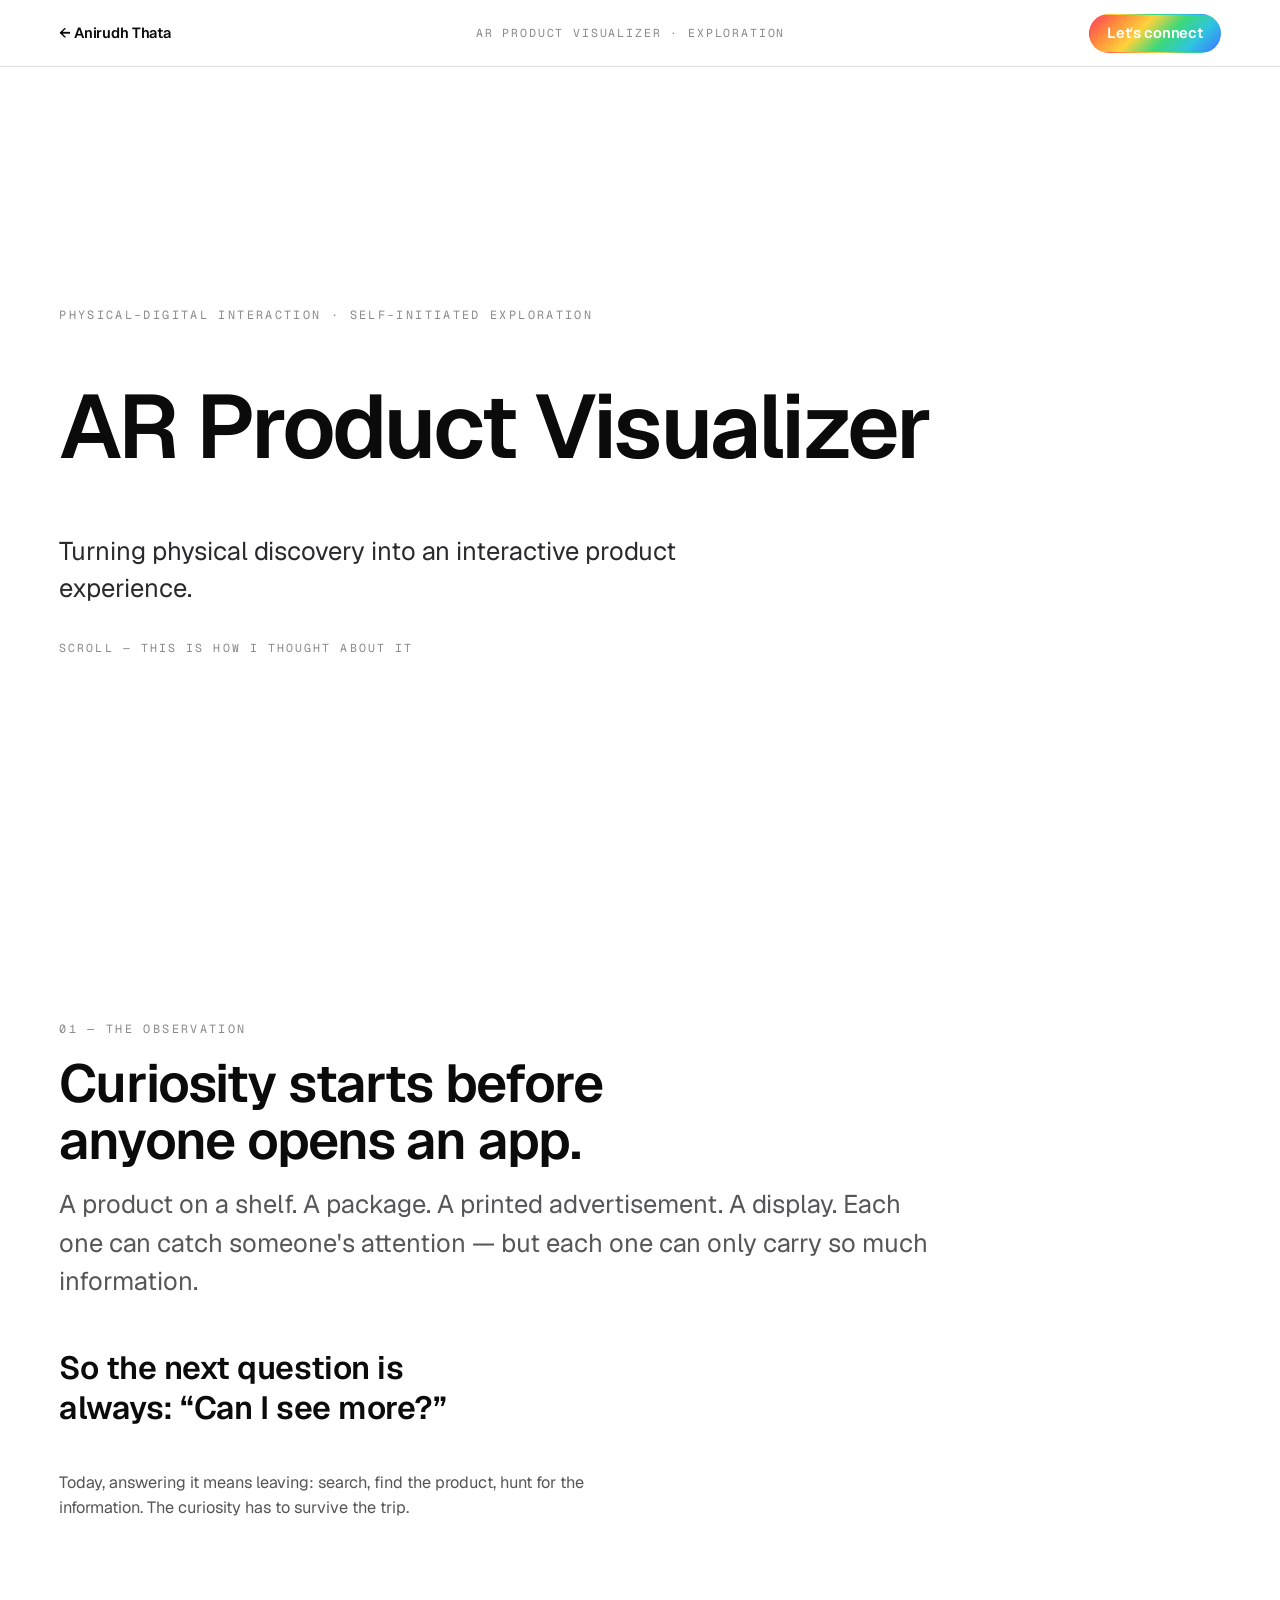
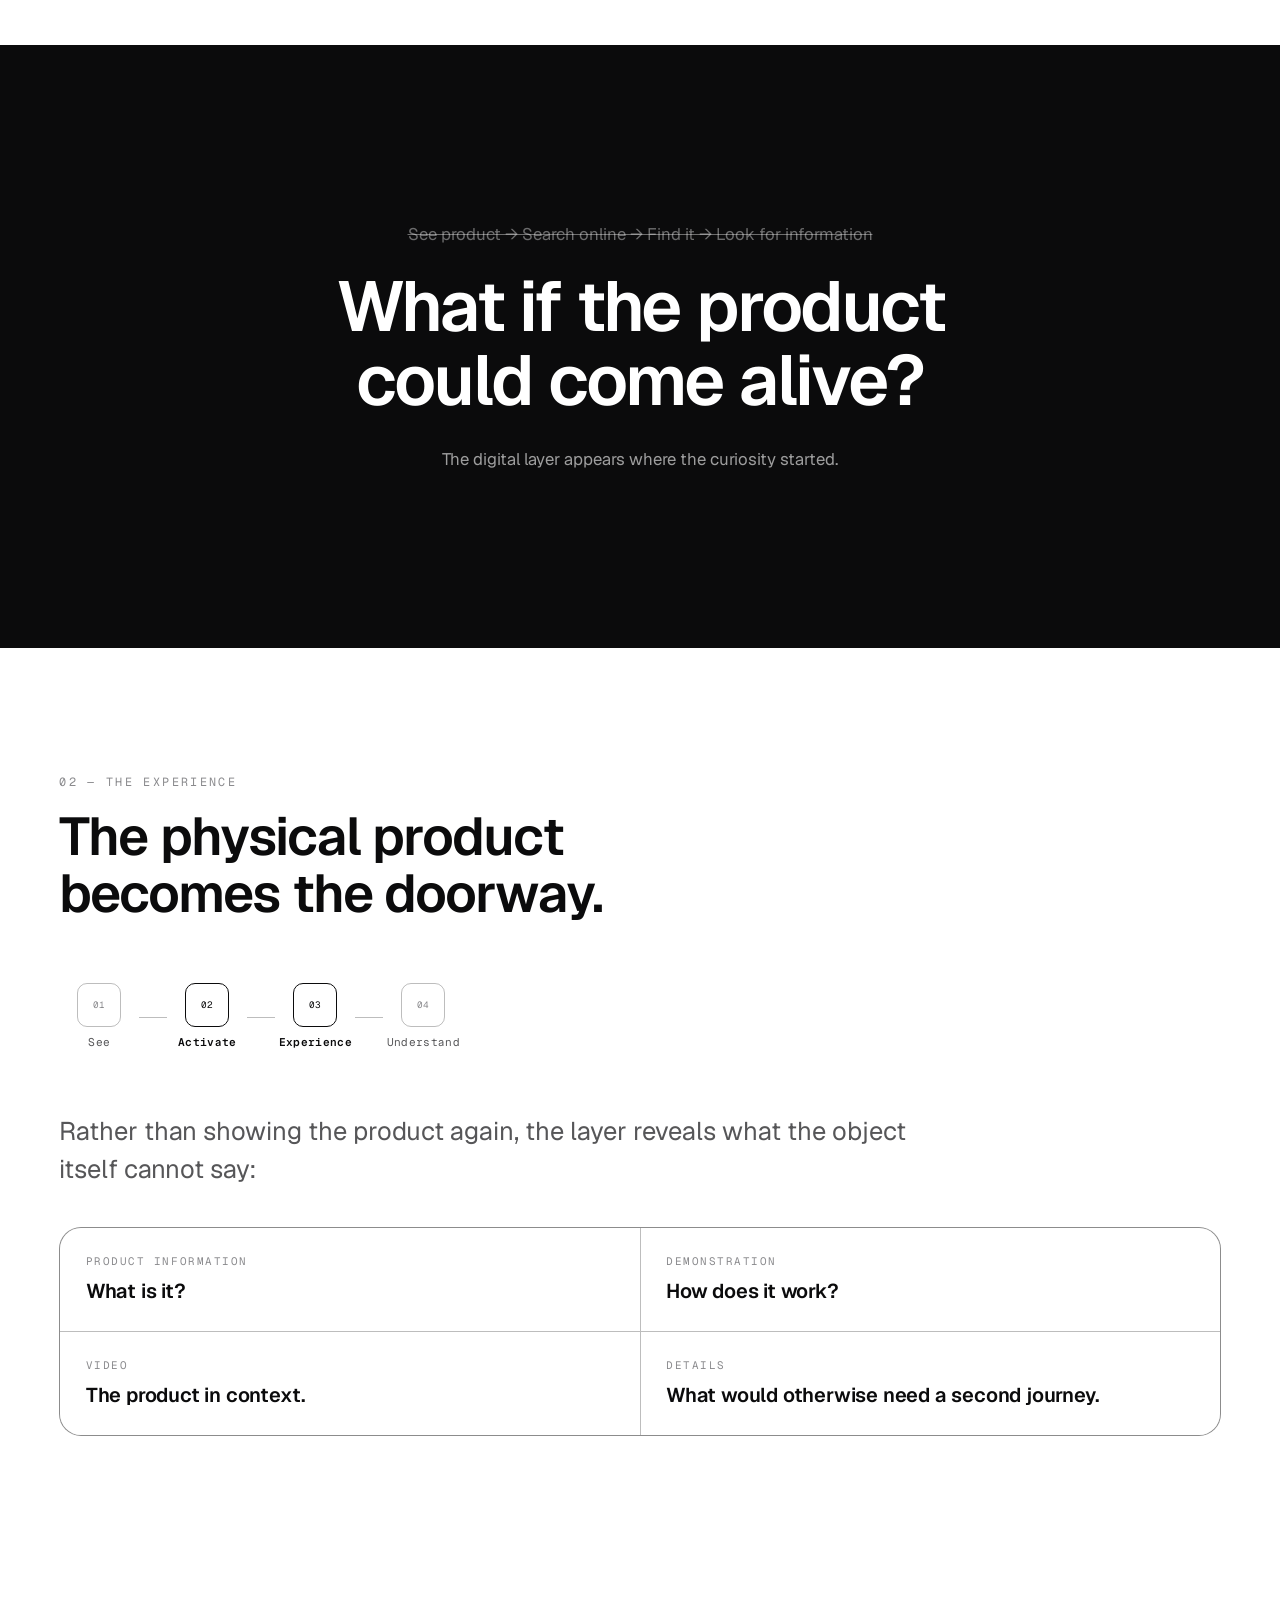
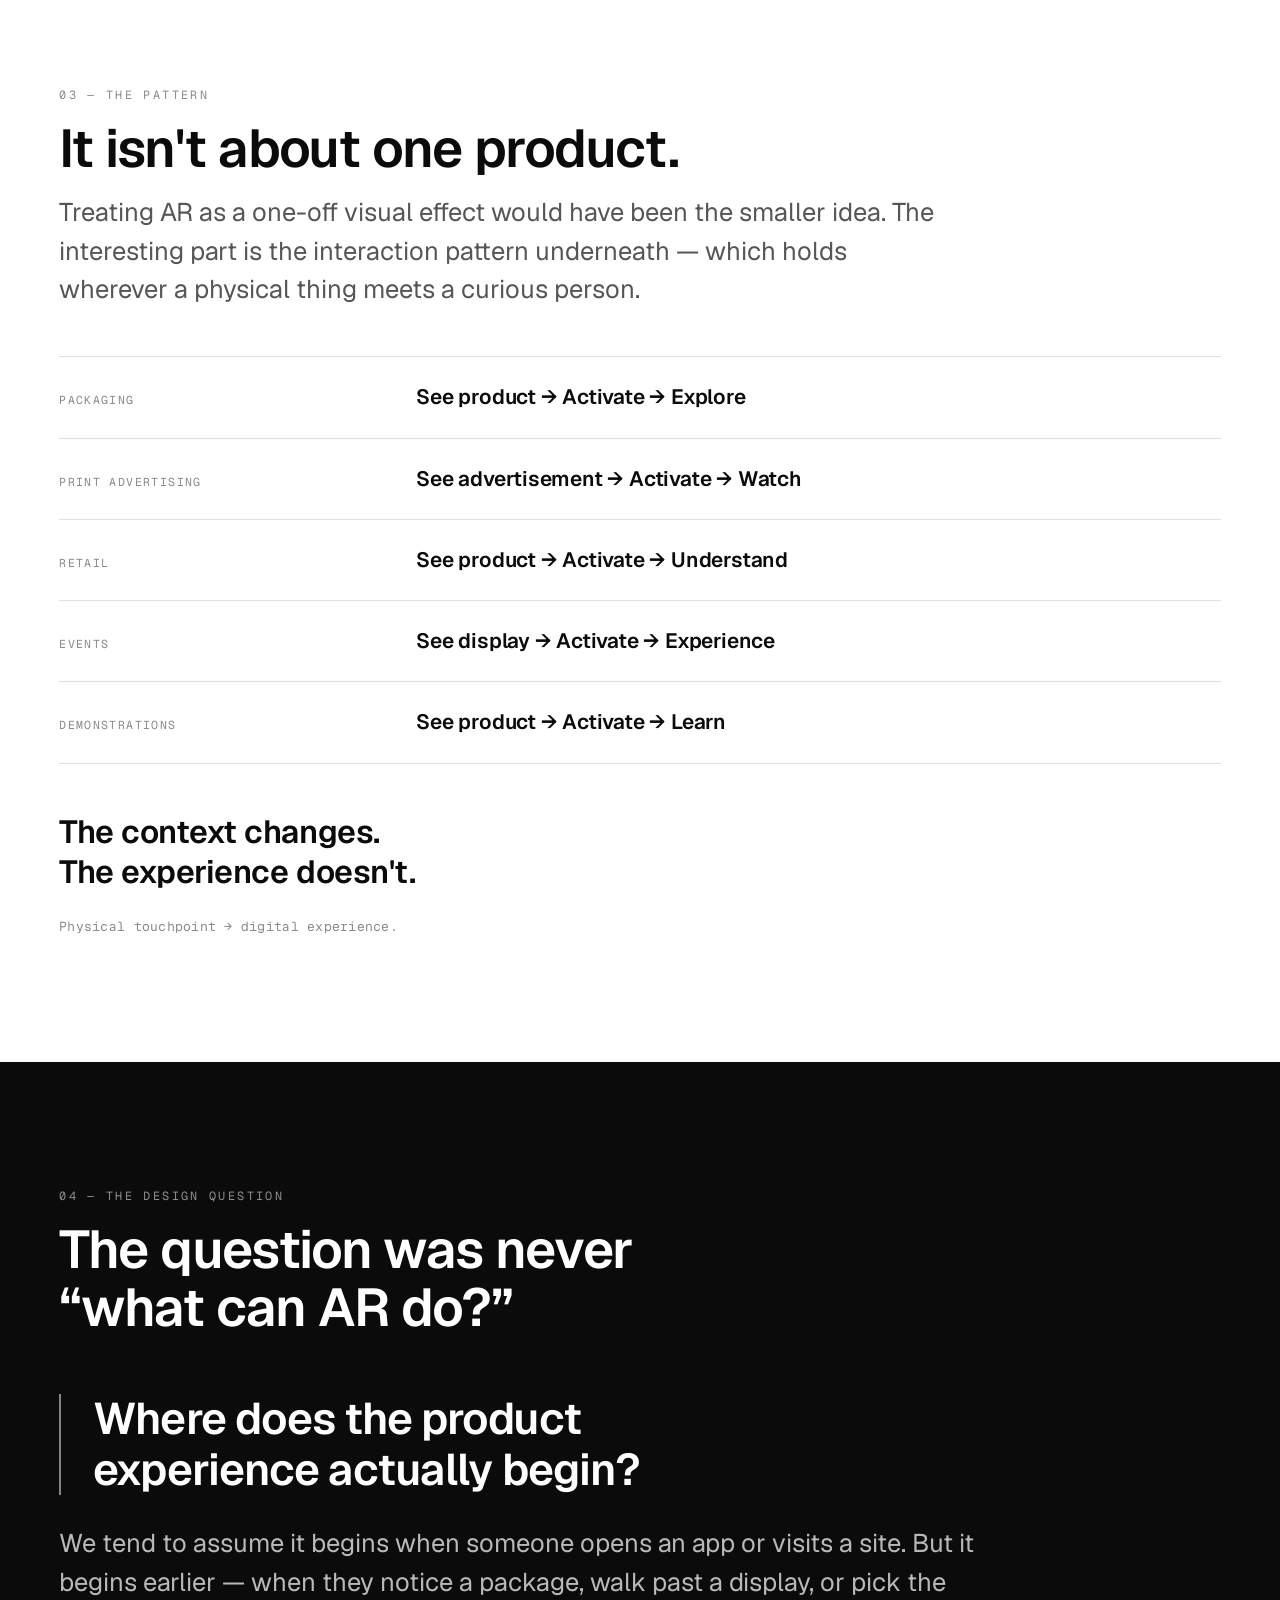
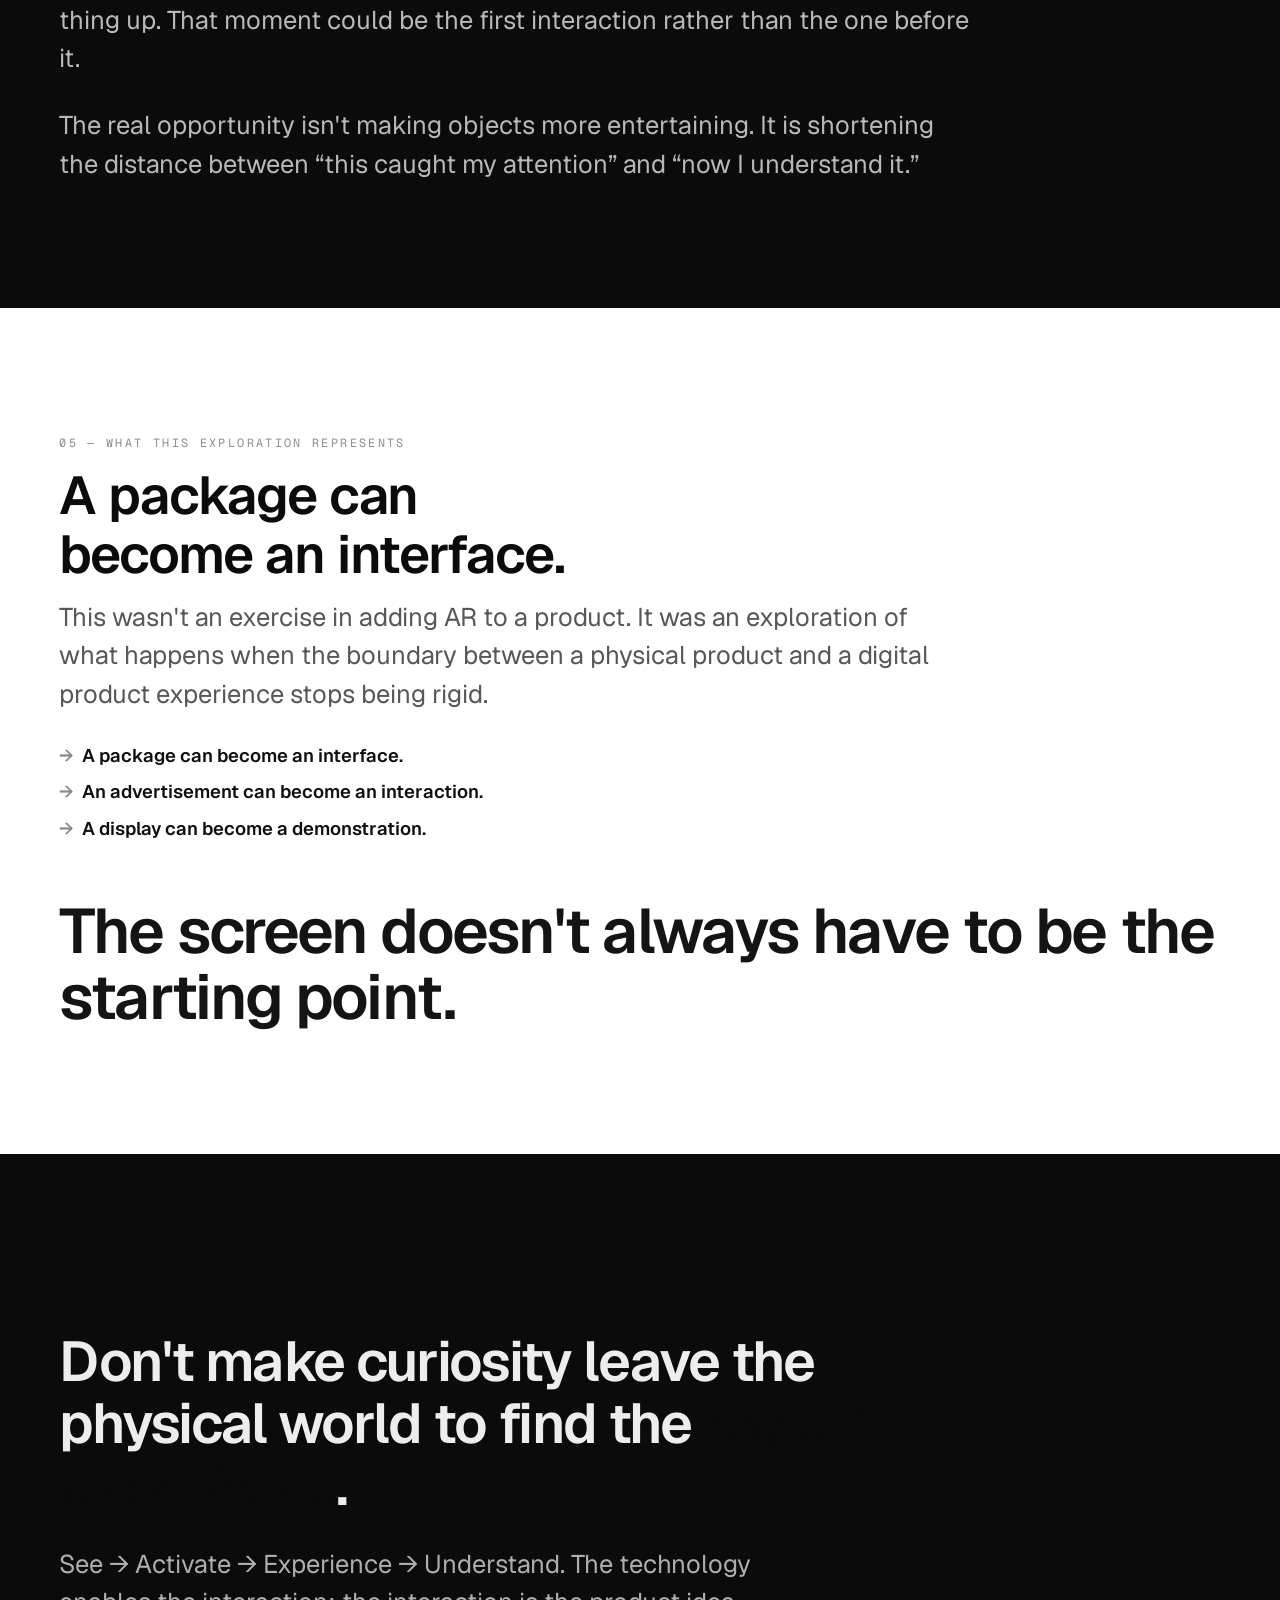
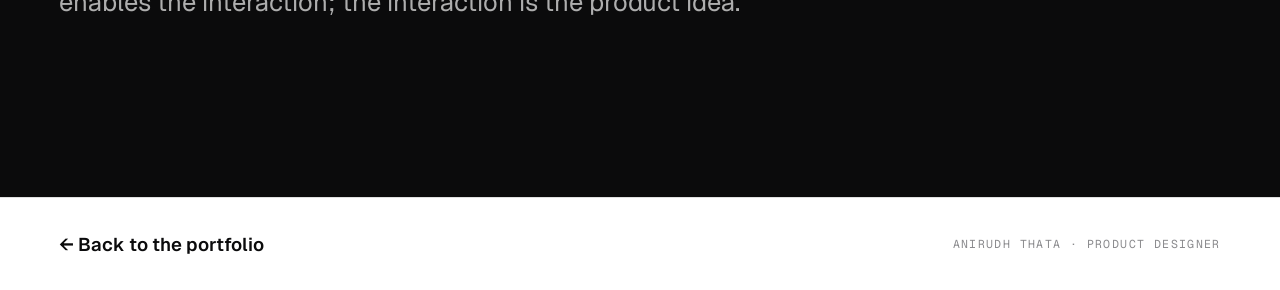
==== commit fb5f1839: "Fix the three faults visible on the deployed Cropwise page All three were shipping faults in the las" ====
--- a/ar-visualizer.html
+++ b/ar-visualizer.html
@@ -12,7 +12,7 @@
   <link rel="stylesheet" href="css/fonts.css" />
   <link rel="stylesheet" href="css/tokens.css" />
   <link rel="stylesheet" href="css/base.css" />
-  <link rel="stylesheet" href="css/case.css?v=14" />
+  <link rel="stylesheet" href="css/case.css?v=15" />
   <link rel="stylesheet" href="css/pin.css?v=3" />
   <link rel="stylesheet" href="css/smooth.css?v=1" />
   <link rel="icon" href="assets/favicon.svg" type="image/svg+xml" />
@@ -233,6 +233,6 @@
   <script defer src="js/vendor/ScrollTrigger.min.js"></script>
   <script defer src="js/vendor/lenis.min.js"></script>
   <script defer src="js/vendor/SplitText.min.js"></script>
-  <script type="module" src="js/case.js"></script>
+  <script type="module" src="js/case.js?v=2"></script>
 </body>
 </html>
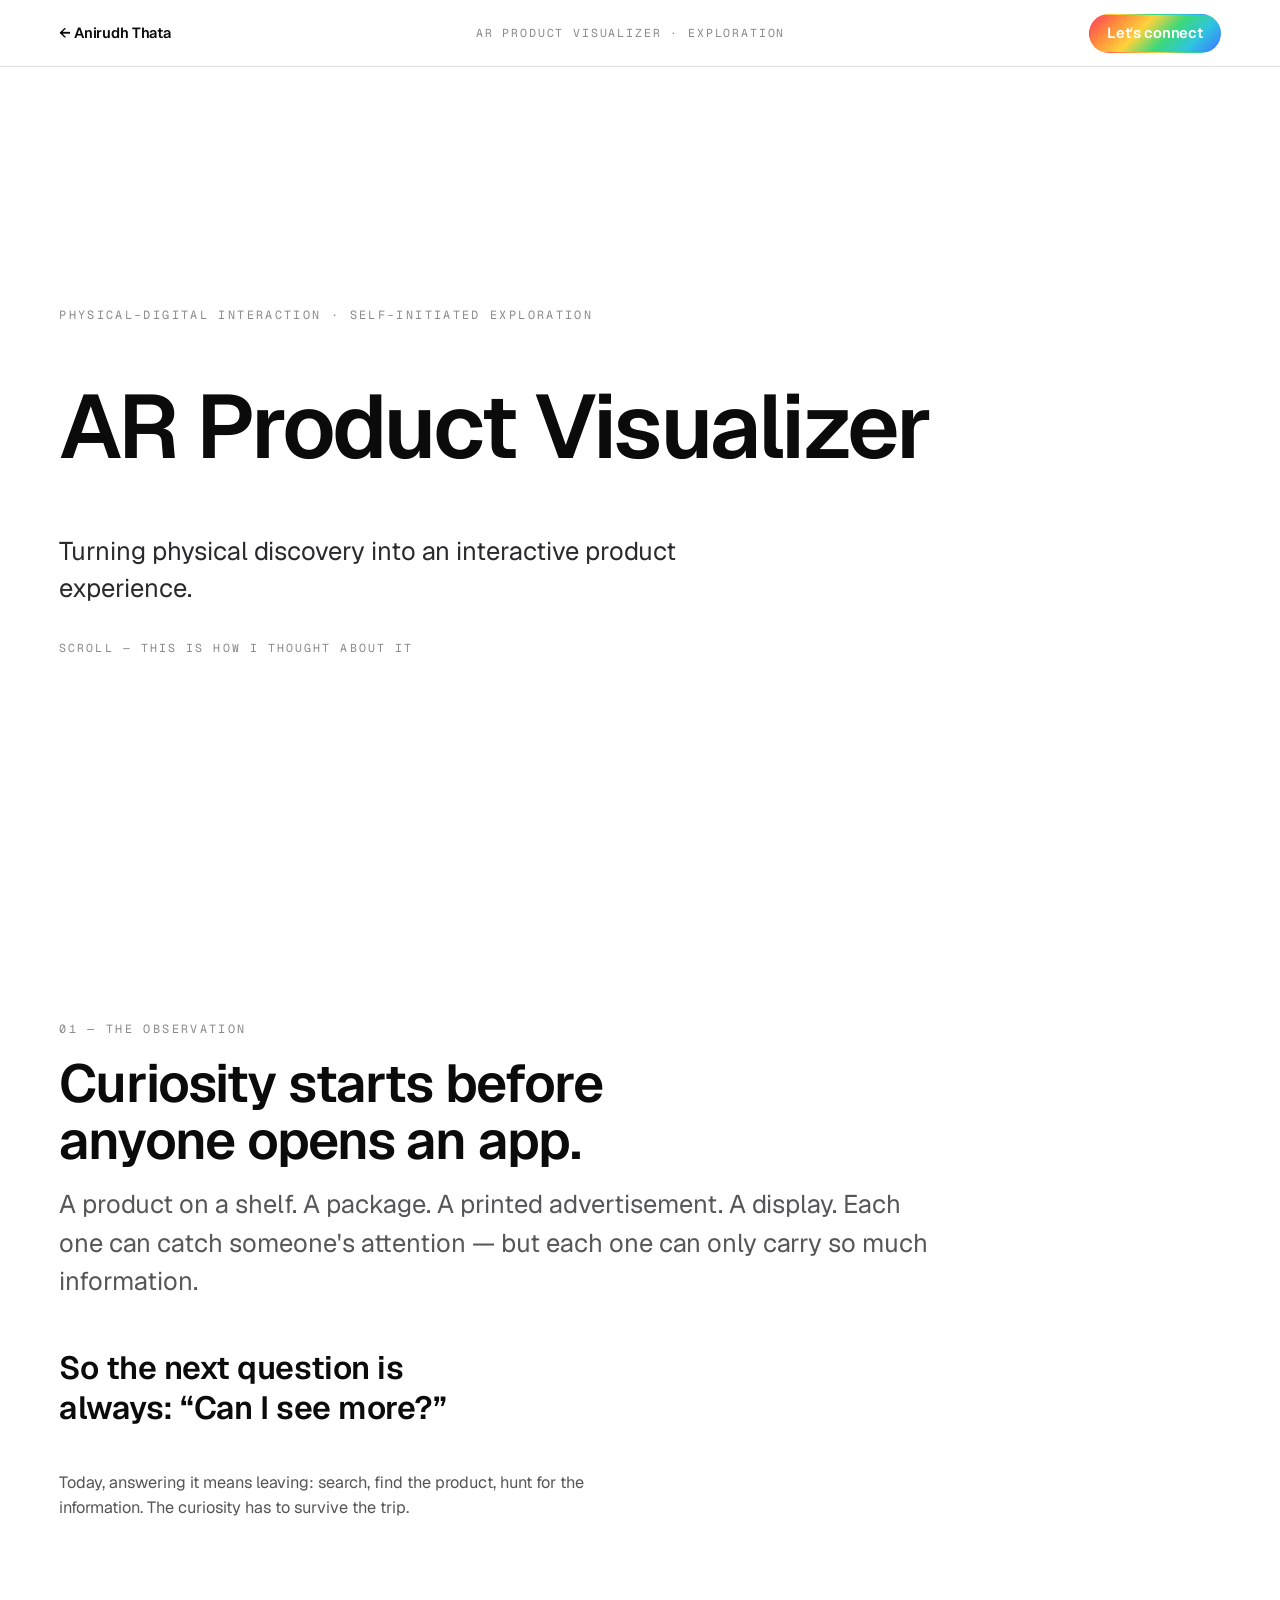
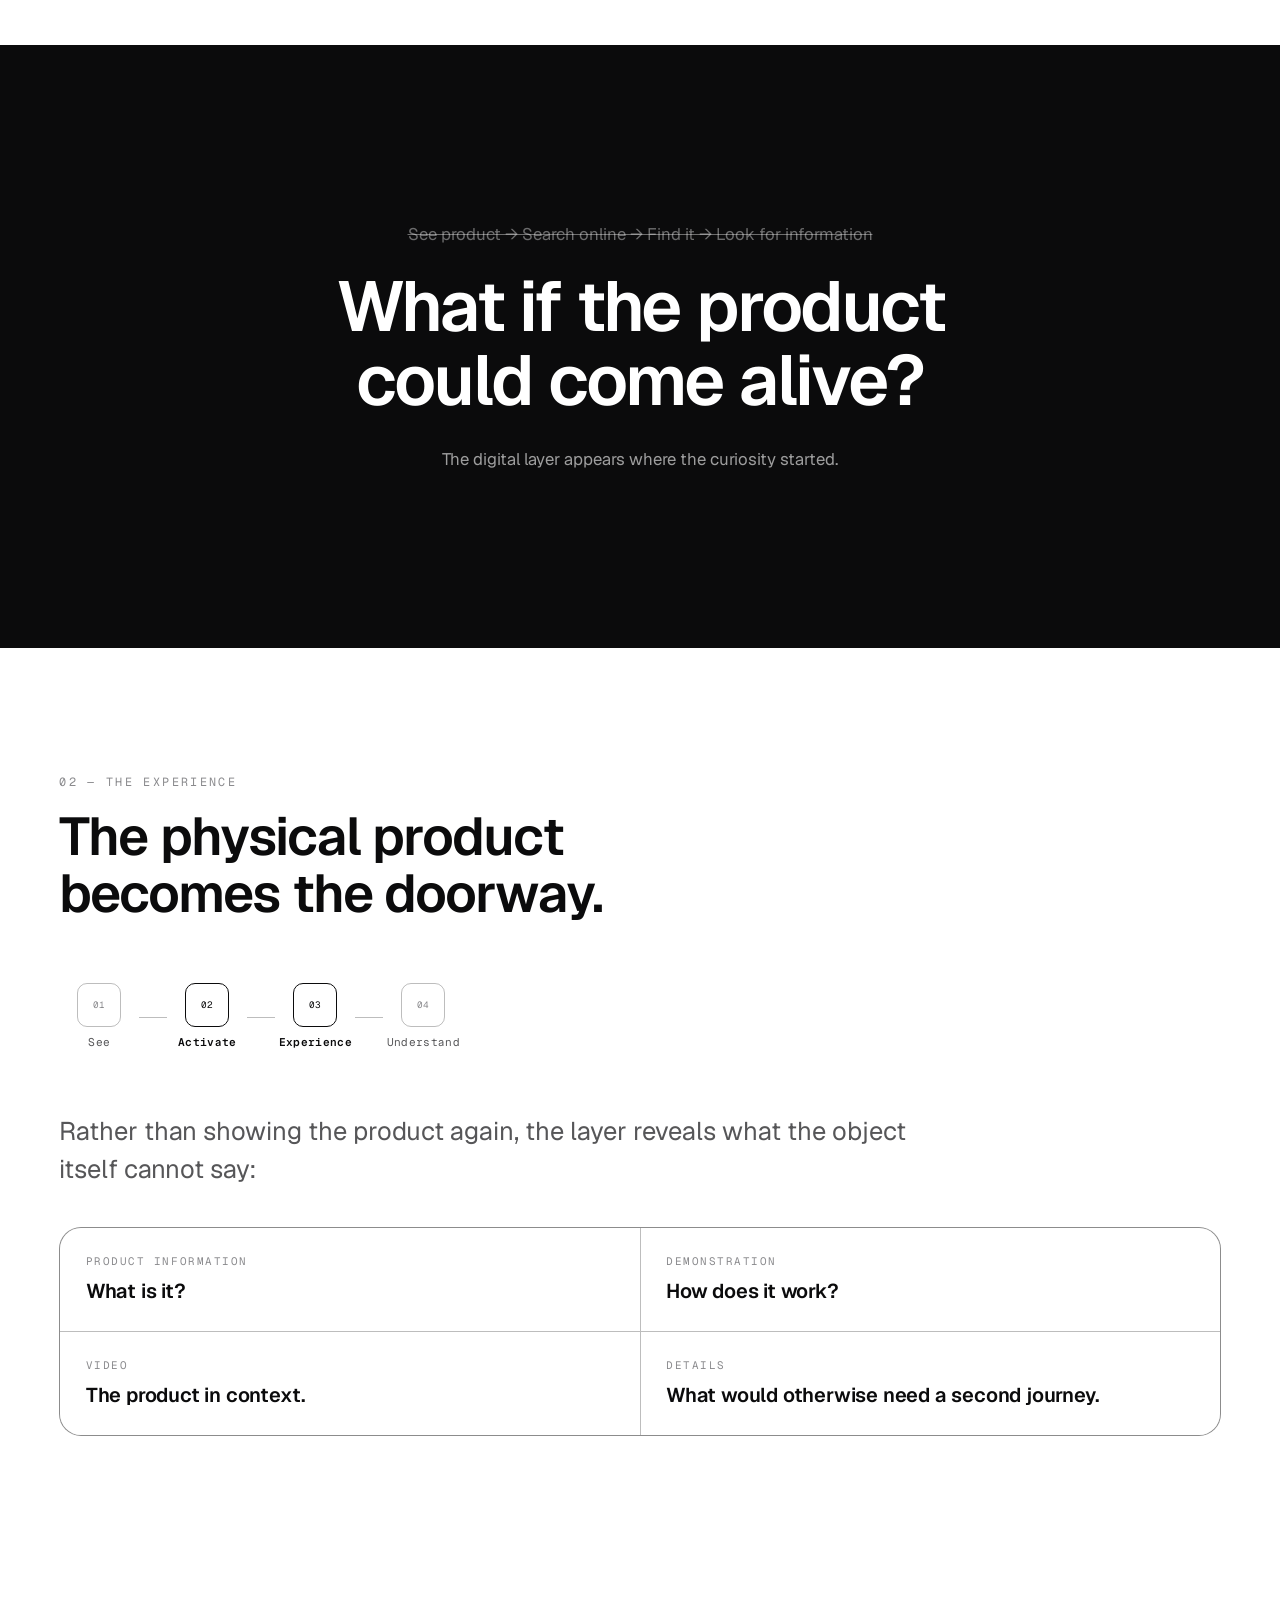
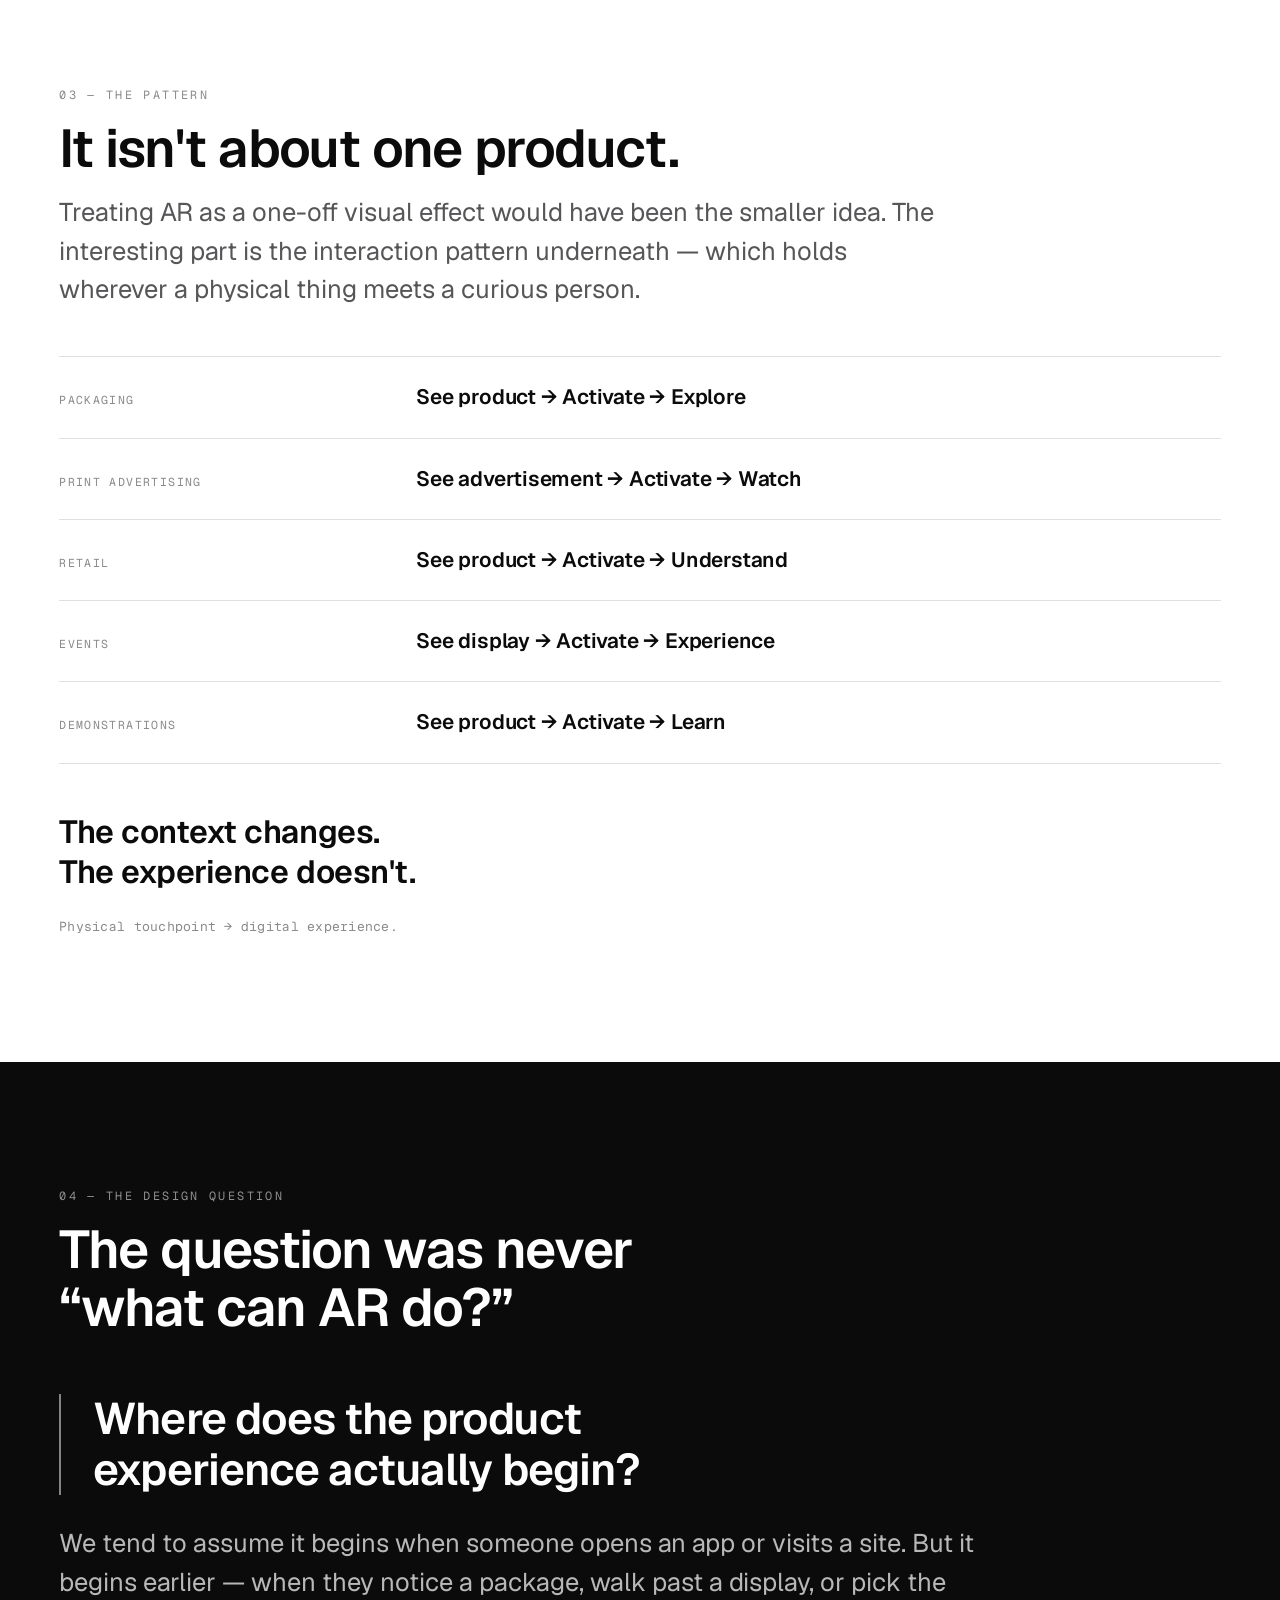
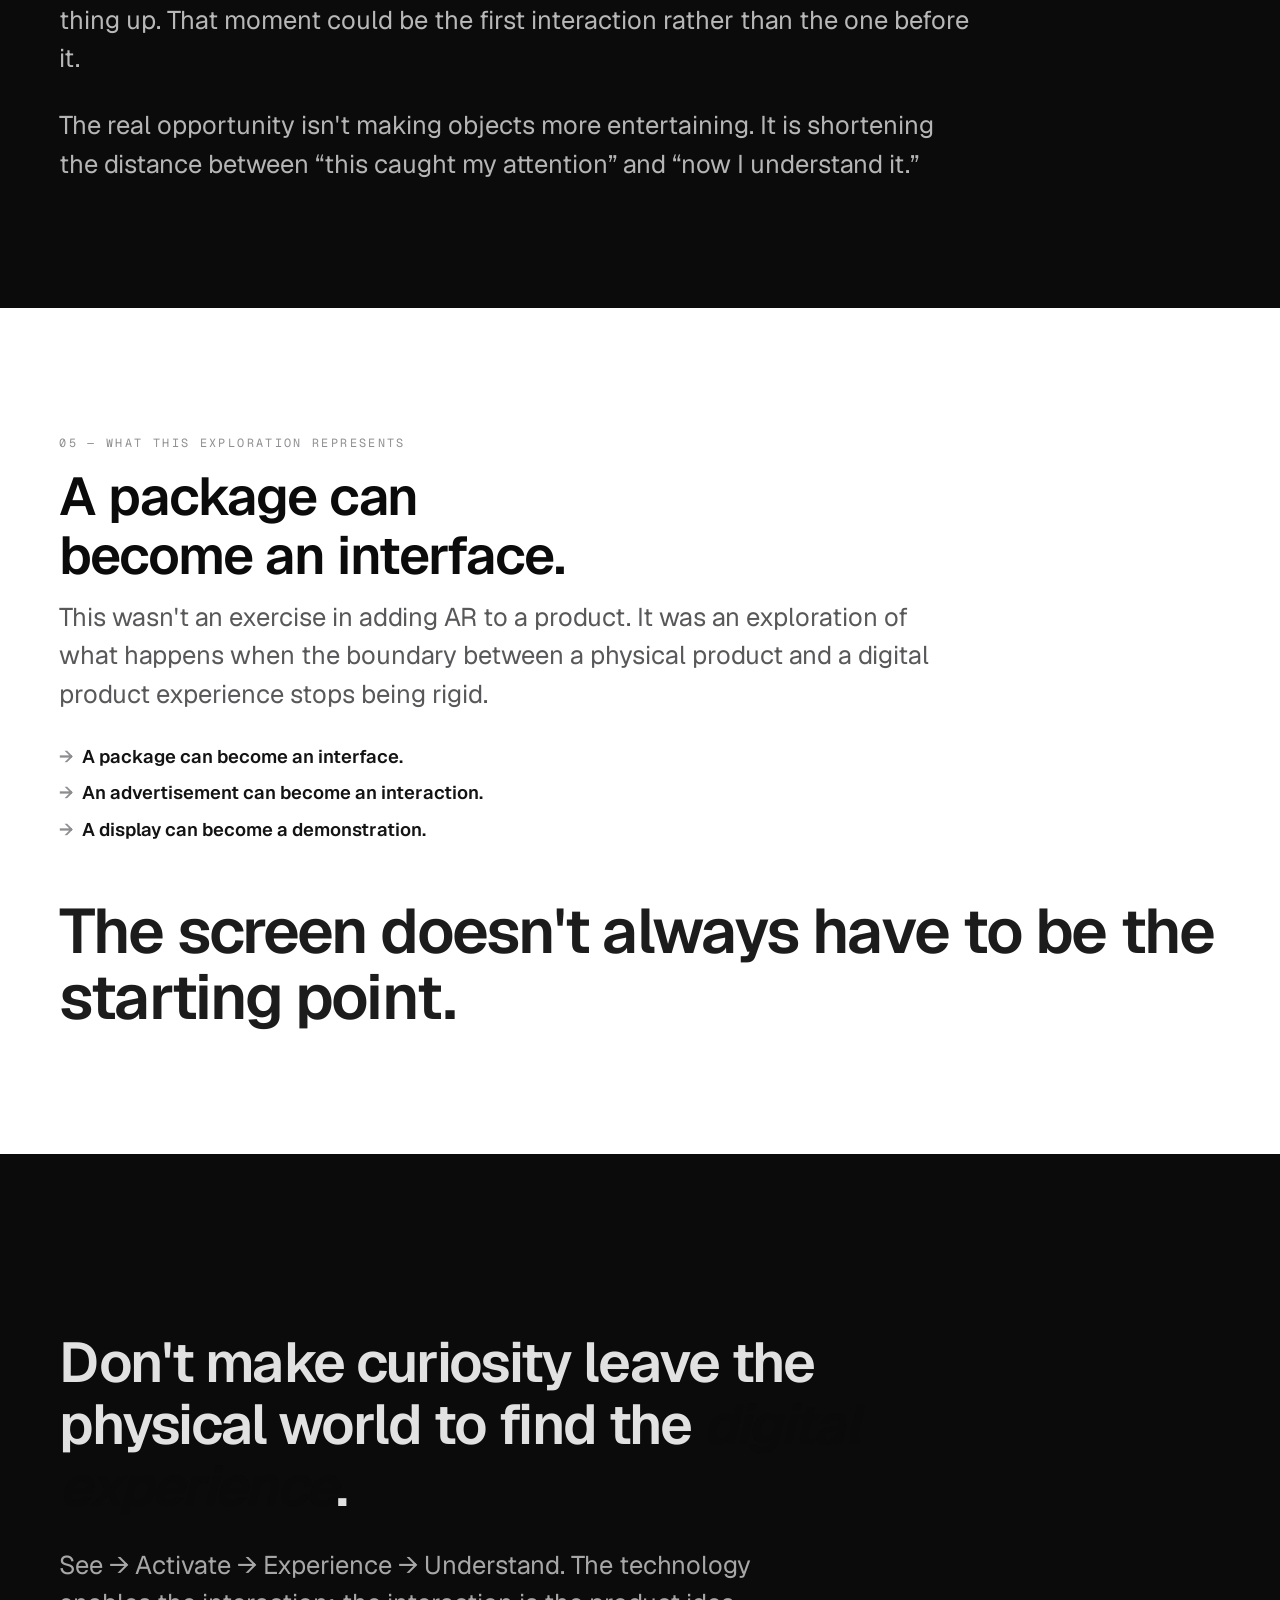
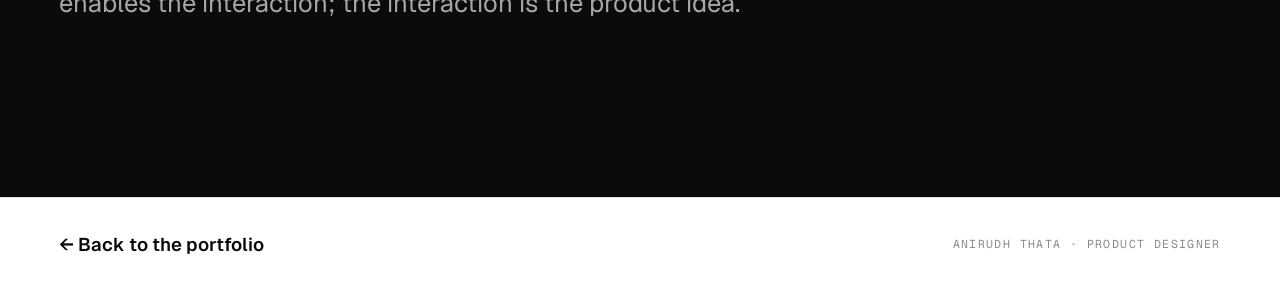
==== commit 6cbd1675: "Make the case-study evidence images survive a failed reveal The before/after screens were still not " ====
--- a/ar-visualizer.html
+++ b/ar-visualizer.html
@@ -234,5 +234,19 @@
   <script defer src="js/vendor/lenis.min.js"></script>
   <script defer src="js/vendor/SplitText.min.js"></script>
   <script type="module" src="js/case.js?v=2"></script>
+
+  <script>
+    /* The reveal system holds .db-in at opacity 0 until it runs. If it never
+       runs — module blocked, GSAP unavailable, an error before init — the page
+       would stay blank. GSAP marks every batched element .is-in the moment it
+       initialises, so the presence of one is the signal that it ran. */
+    setTimeout(function () {
+      if (document.querySelector(".db-in.is-in")) return;
+      document.querySelectorAll(".db-in").forEach(function (el) {
+        el.classList.add("is-in");
+      });
+    }, 3000);
+  </script>
+
 </body>
 </html>
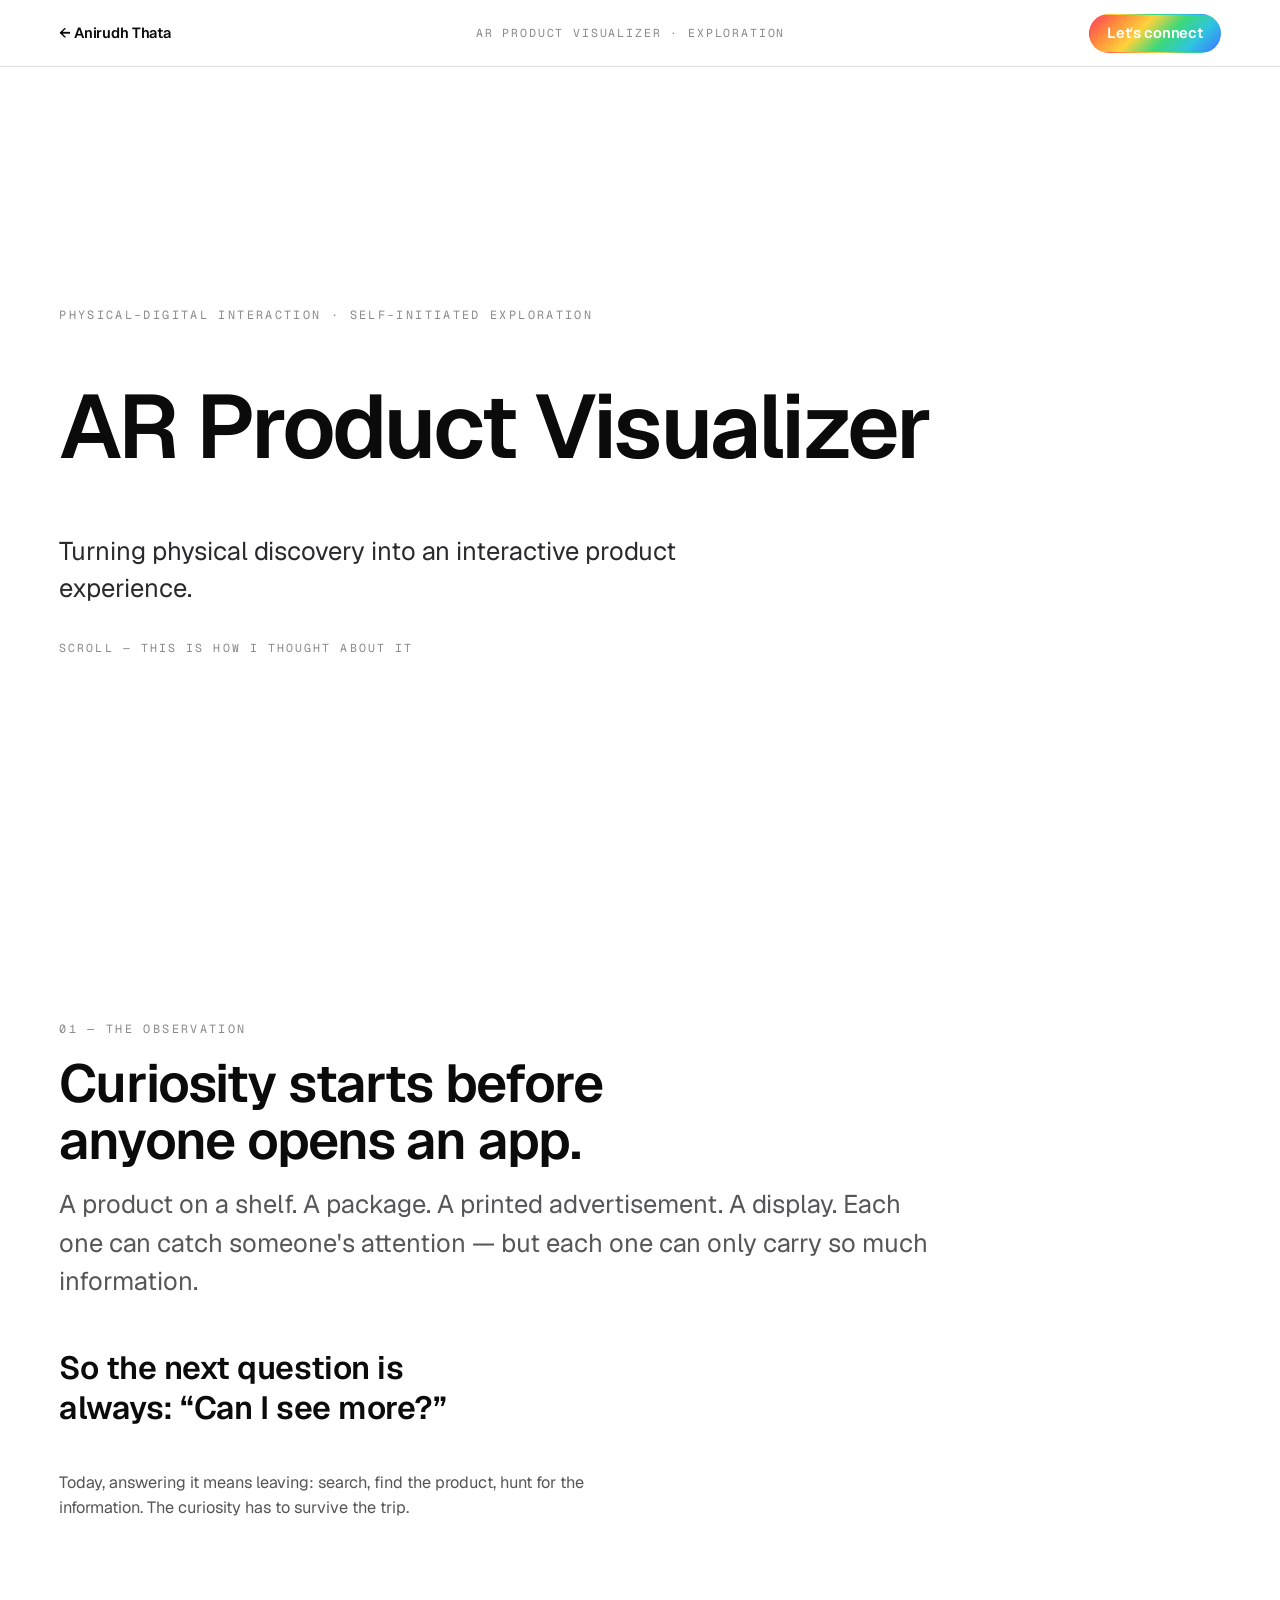
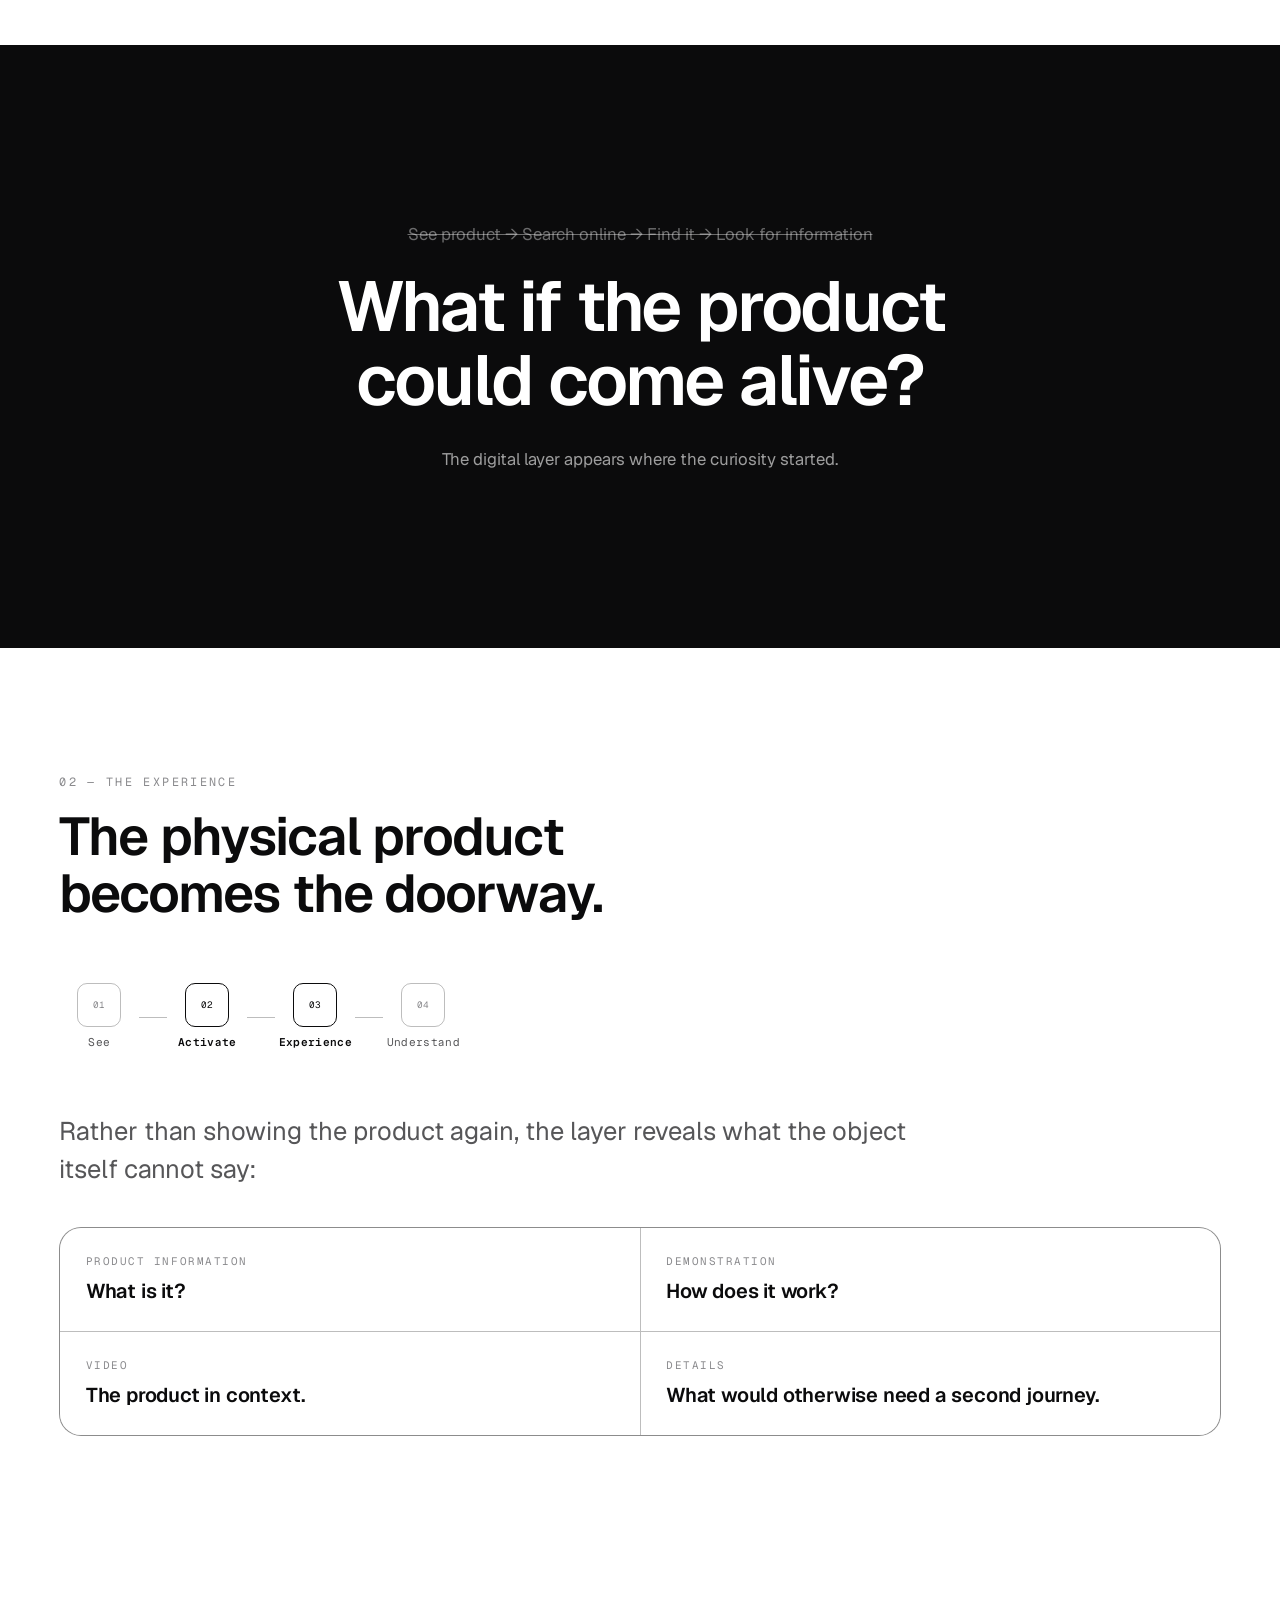
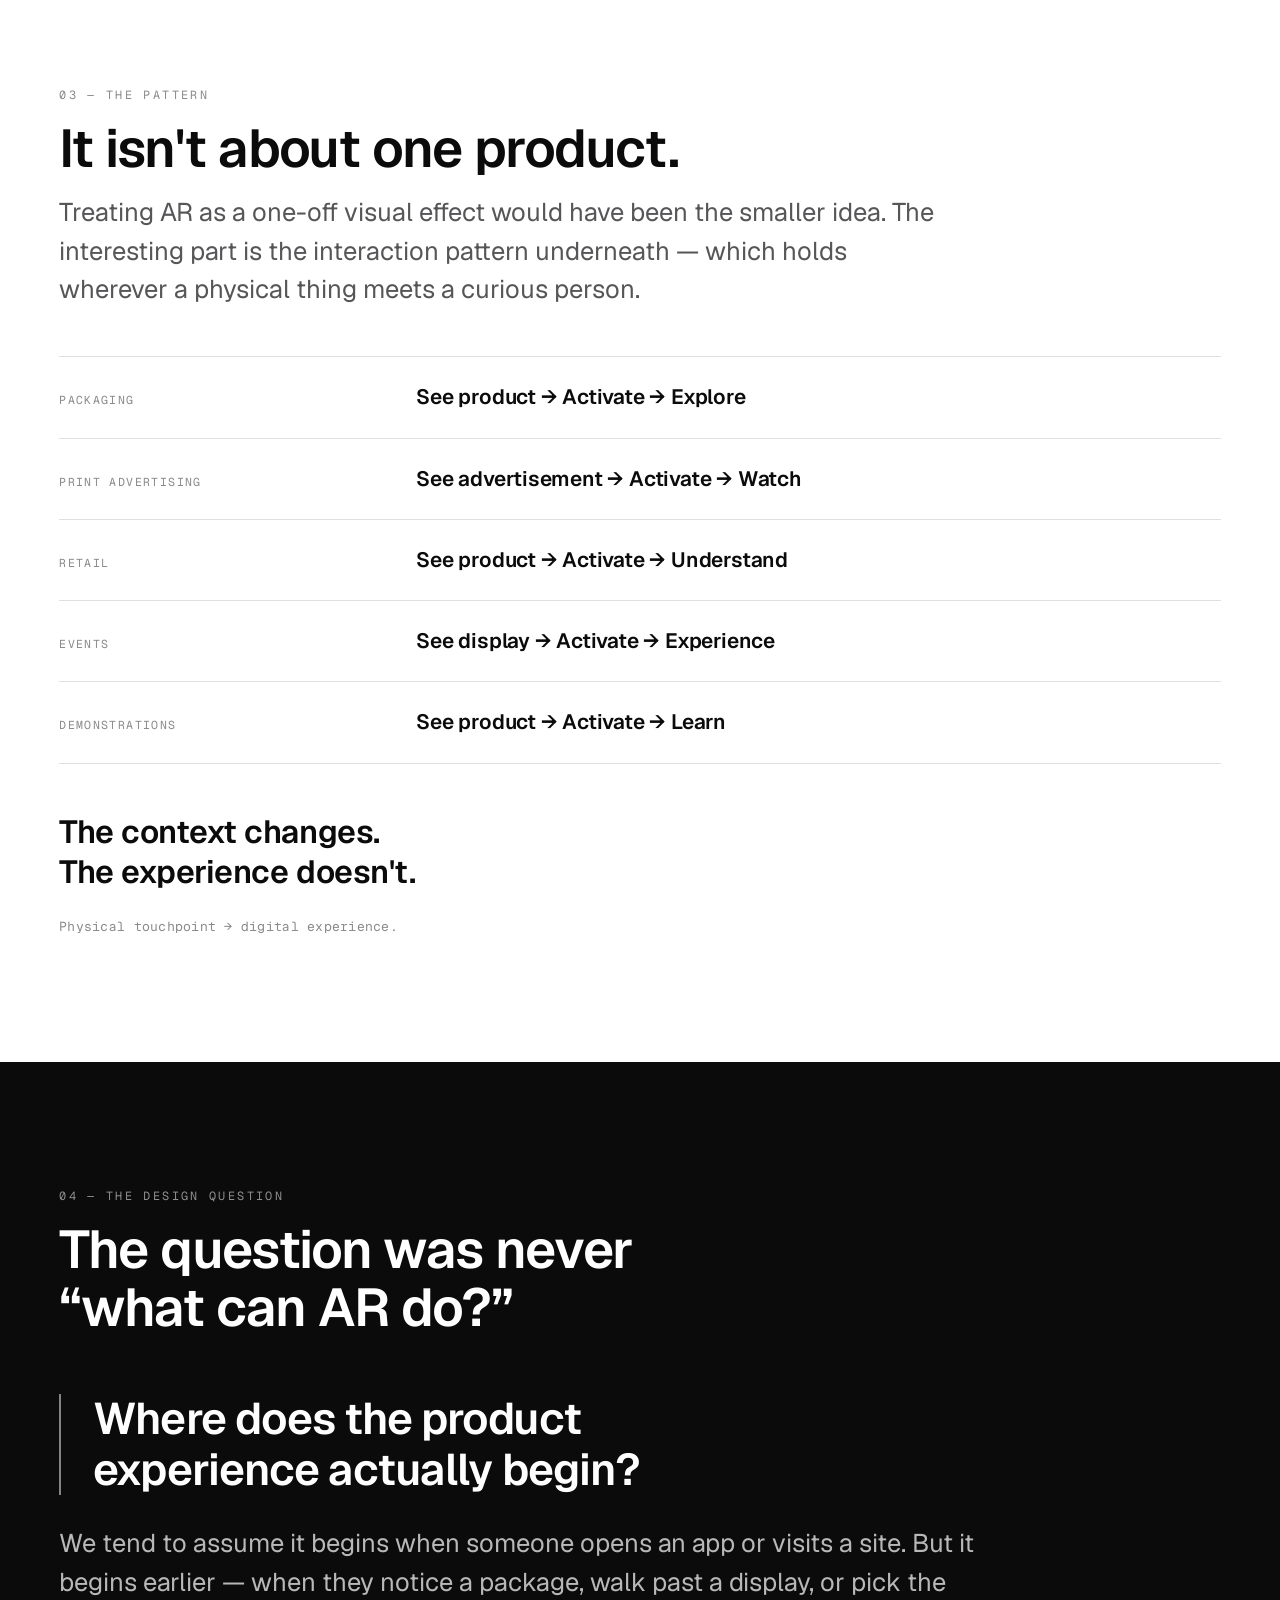
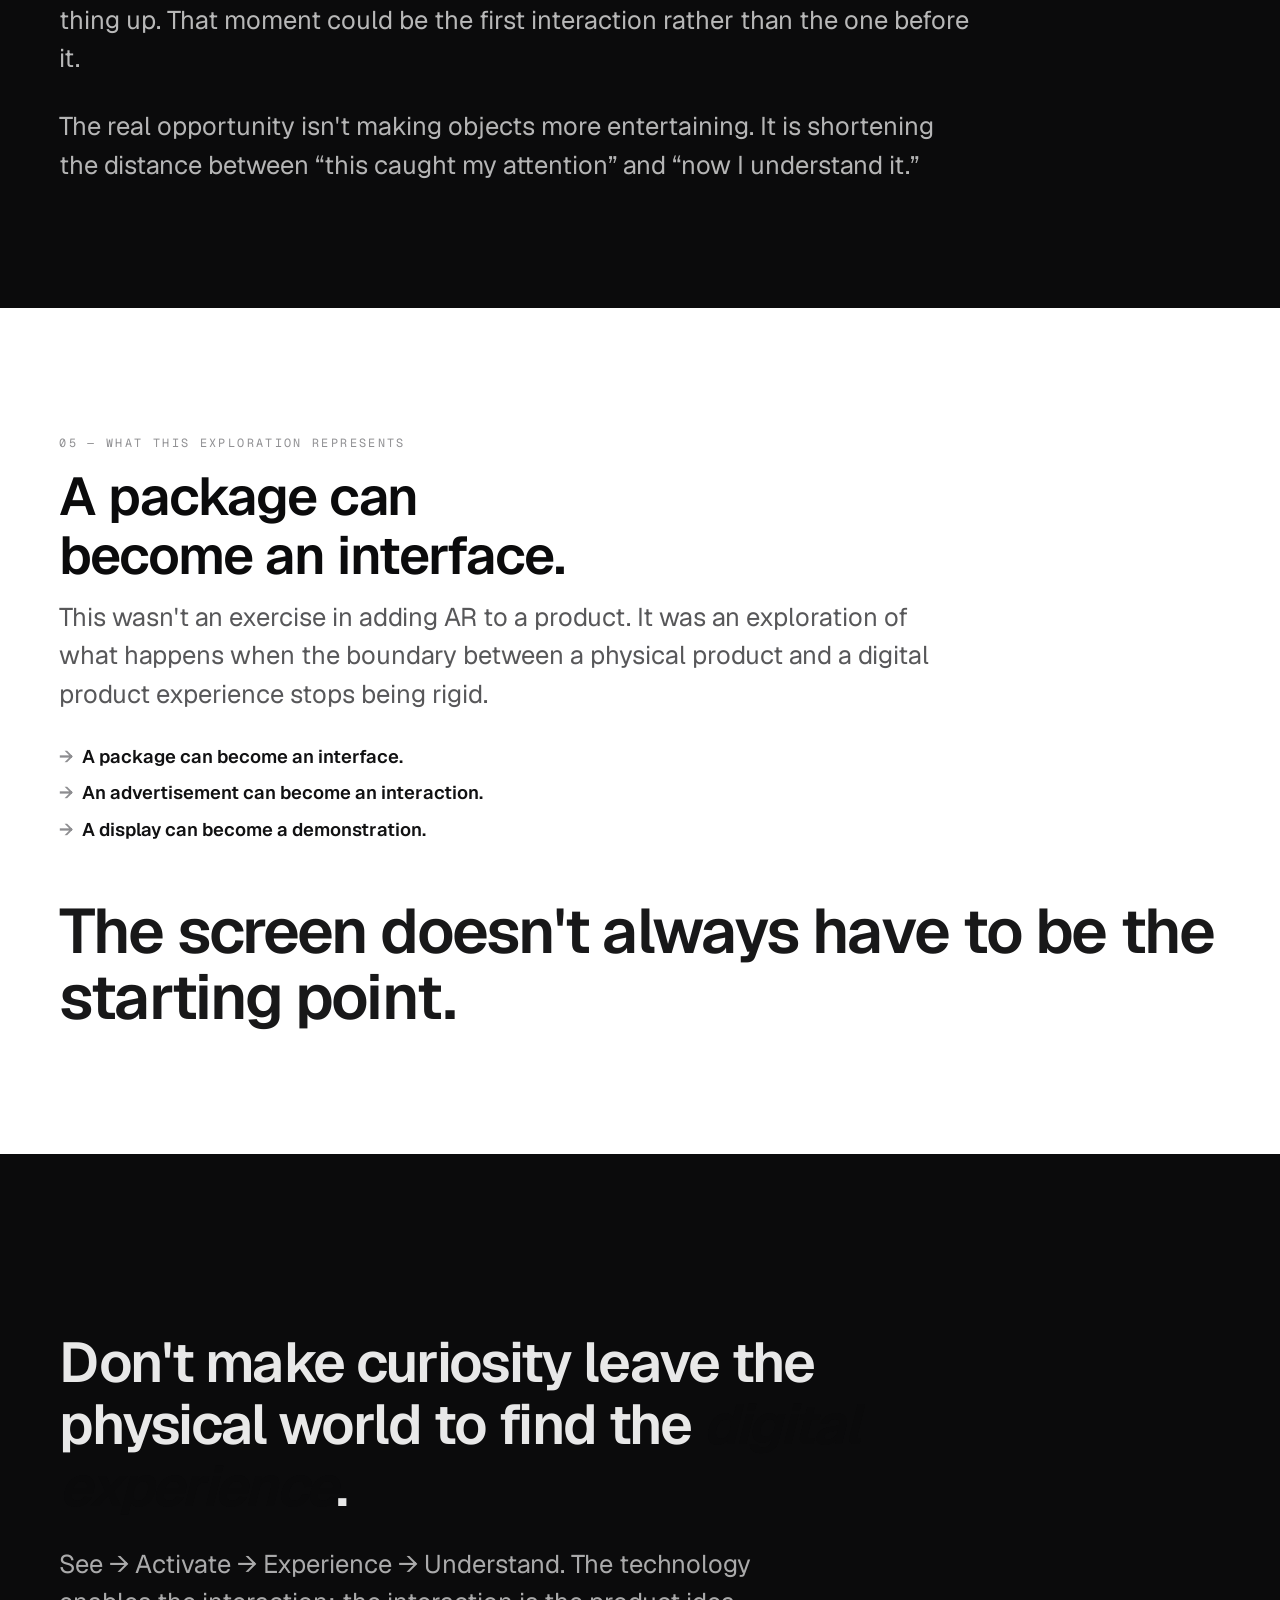
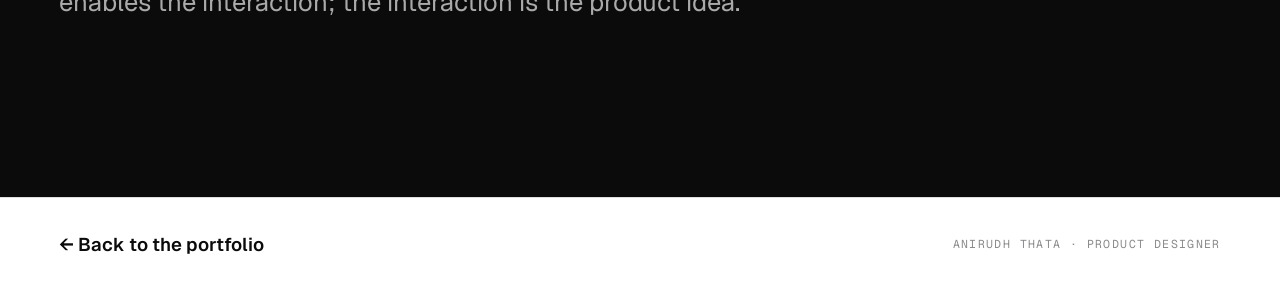
==== commit 5455dc73: "Point the DesignBesti dock at the live product The dock's one action slot was spending itself on "In" ====
--- a/ar-visualizer.html
+++ b/ar-visualizer.html
@@ -12,7 +12,7 @@
   <link rel="stylesheet" href="css/fonts.css" />
   <link rel="stylesheet" href="css/tokens.css" />
   <link rel="stylesheet" href="css/base.css" />
-  <link rel="stylesheet" href="css/case.css?v=15" />
+  <link rel="stylesheet" href="css/case.css?v=16" />
   <link rel="stylesheet" href="css/pin.css?v=3" />
   <link rel="stylesheet" href="css/smooth.css?v=1" />
   <link rel="icon" href="assets/favicon.svg" type="image/svg+xml" />
@@ -233,7 +233,7 @@
   <script defer src="js/vendor/ScrollTrigger.min.js"></script>
   <script defer src="js/vendor/lenis.min.js"></script>
   <script defer src="js/vendor/SplitText.min.js"></script>
-  <script type="module" src="js/case.js?v=2"></script>
+  <script type="module" src="js/case.js?v=3"></script>
 
   <script>
     /* The reveal system holds .db-in at opacity 0 until it runs. If it never
--- a/css/case.css
+++ b/css/case.css
@@ -281,6 +281,21 @@
 .db-invite__btn--solid { background: var(--c-light); color: var(--c-ink-800); border-color: var(--c-light); }
 .db-invite__hint { margin-top: 1.4rem; color: var(--c-warm-400); font-size: 0.95rem; }
 [data-deep-open] .db-invite__btn { opacity: 0.5; pointer-events: none; }
+
+/* The live product, offered from the section that describes it. Solid rather
+   than outlined — on a page whose other controls are quiet outlines, the one
+   link that leaves the site should be the thing you can't miss. */
+.db-built__go { margin-top: clamp(2rem, 4vw, 3rem); }
+.db-visit {
+  display: inline-flex; align-items: center; font-weight: 600;
+  font-size: clamp(1.05rem, 0.95rem + 0.6vw, 1.35rem); letter-spacing: -0.01em;
+  color: var(--c-ink-800); background: var(--c-warm-100);
+  border: 1px solid var(--c-warm-100); border-radius: var(--radius-pill);
+  padding: 0.85rem 1.7rem; text-decoration: none;
+  transition: transform var(--dur-fast) var(--ease-out), opacity var(--dur-fast) var(--ease-out);
+}
+.db-visit:hover { transform: translateY(-1px); opacity: 0.86; }
+.db-visit:focus-visible { outline: 2px solid var(--c-warm-100); outline-offset: 3px; }
 
 .db-deep { border-top: 1px solid var(--c-line); }
 .db-deep[hidden] { display: none; }
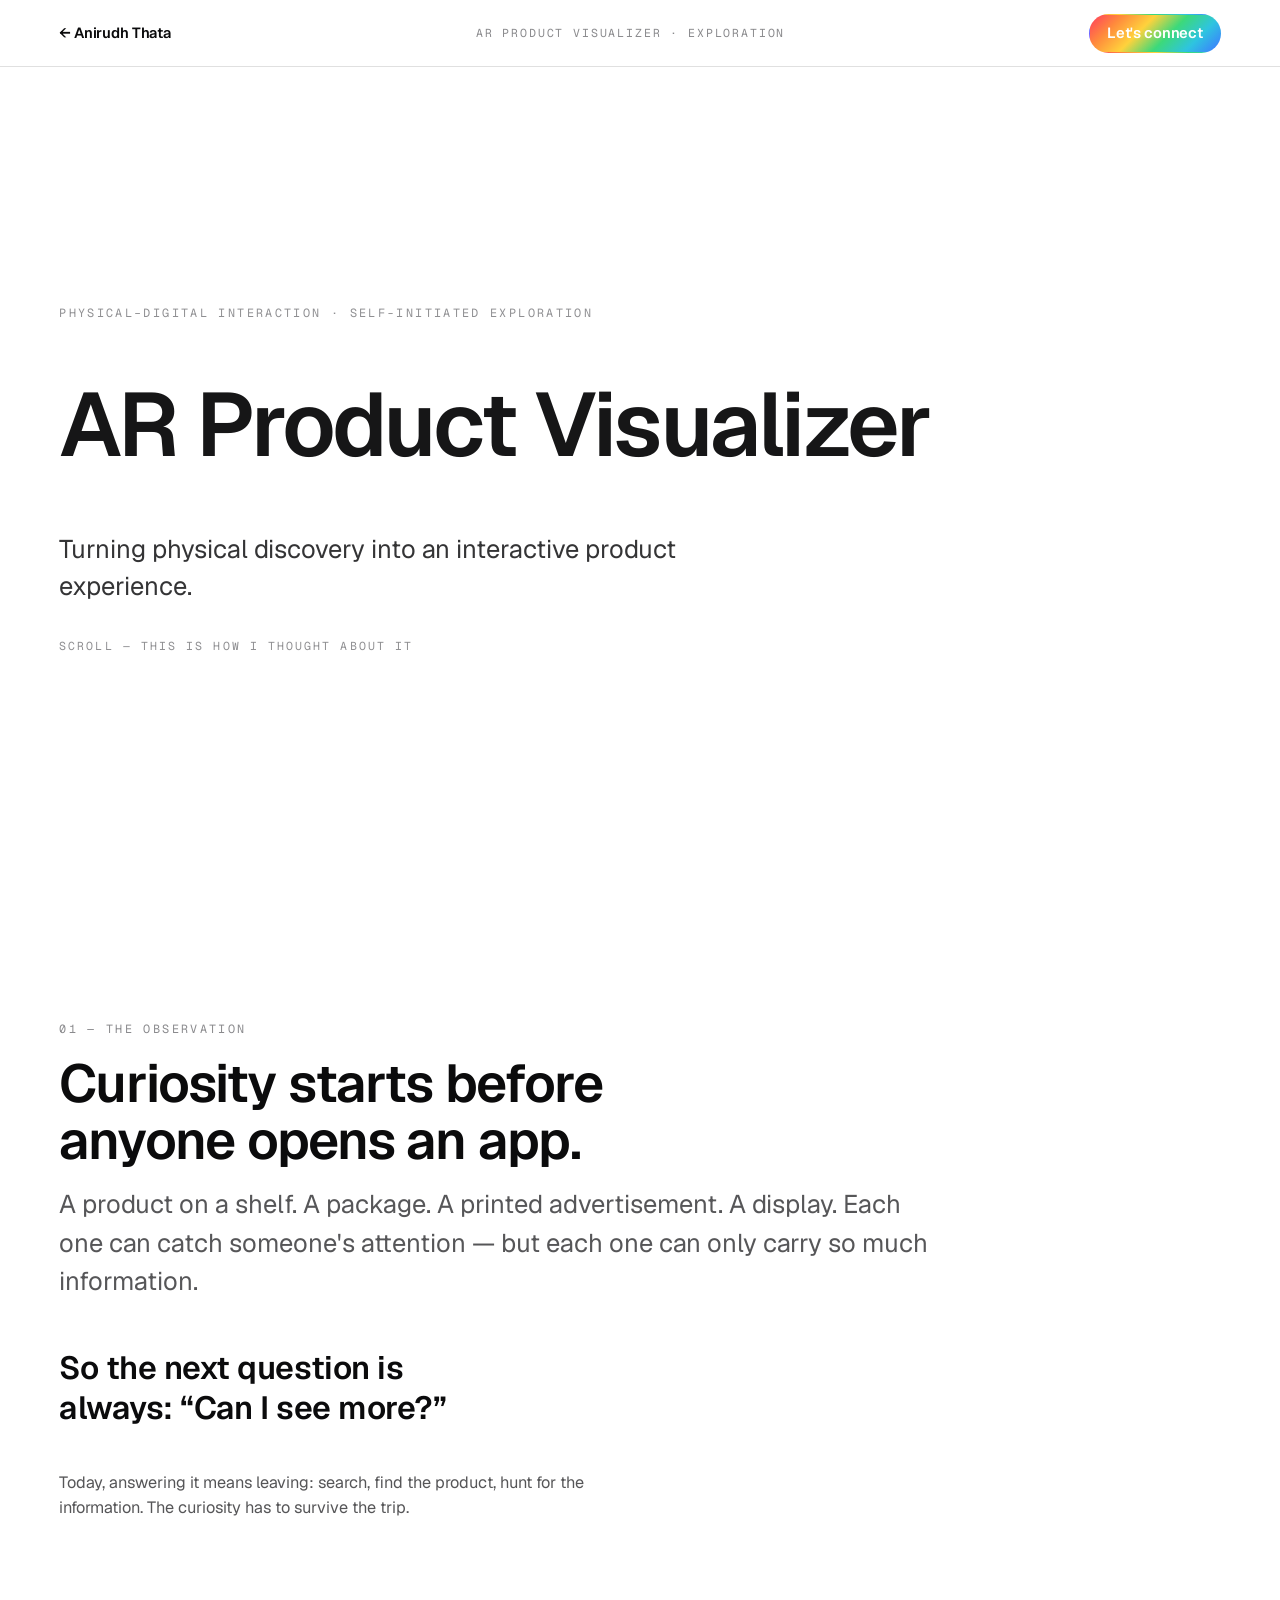
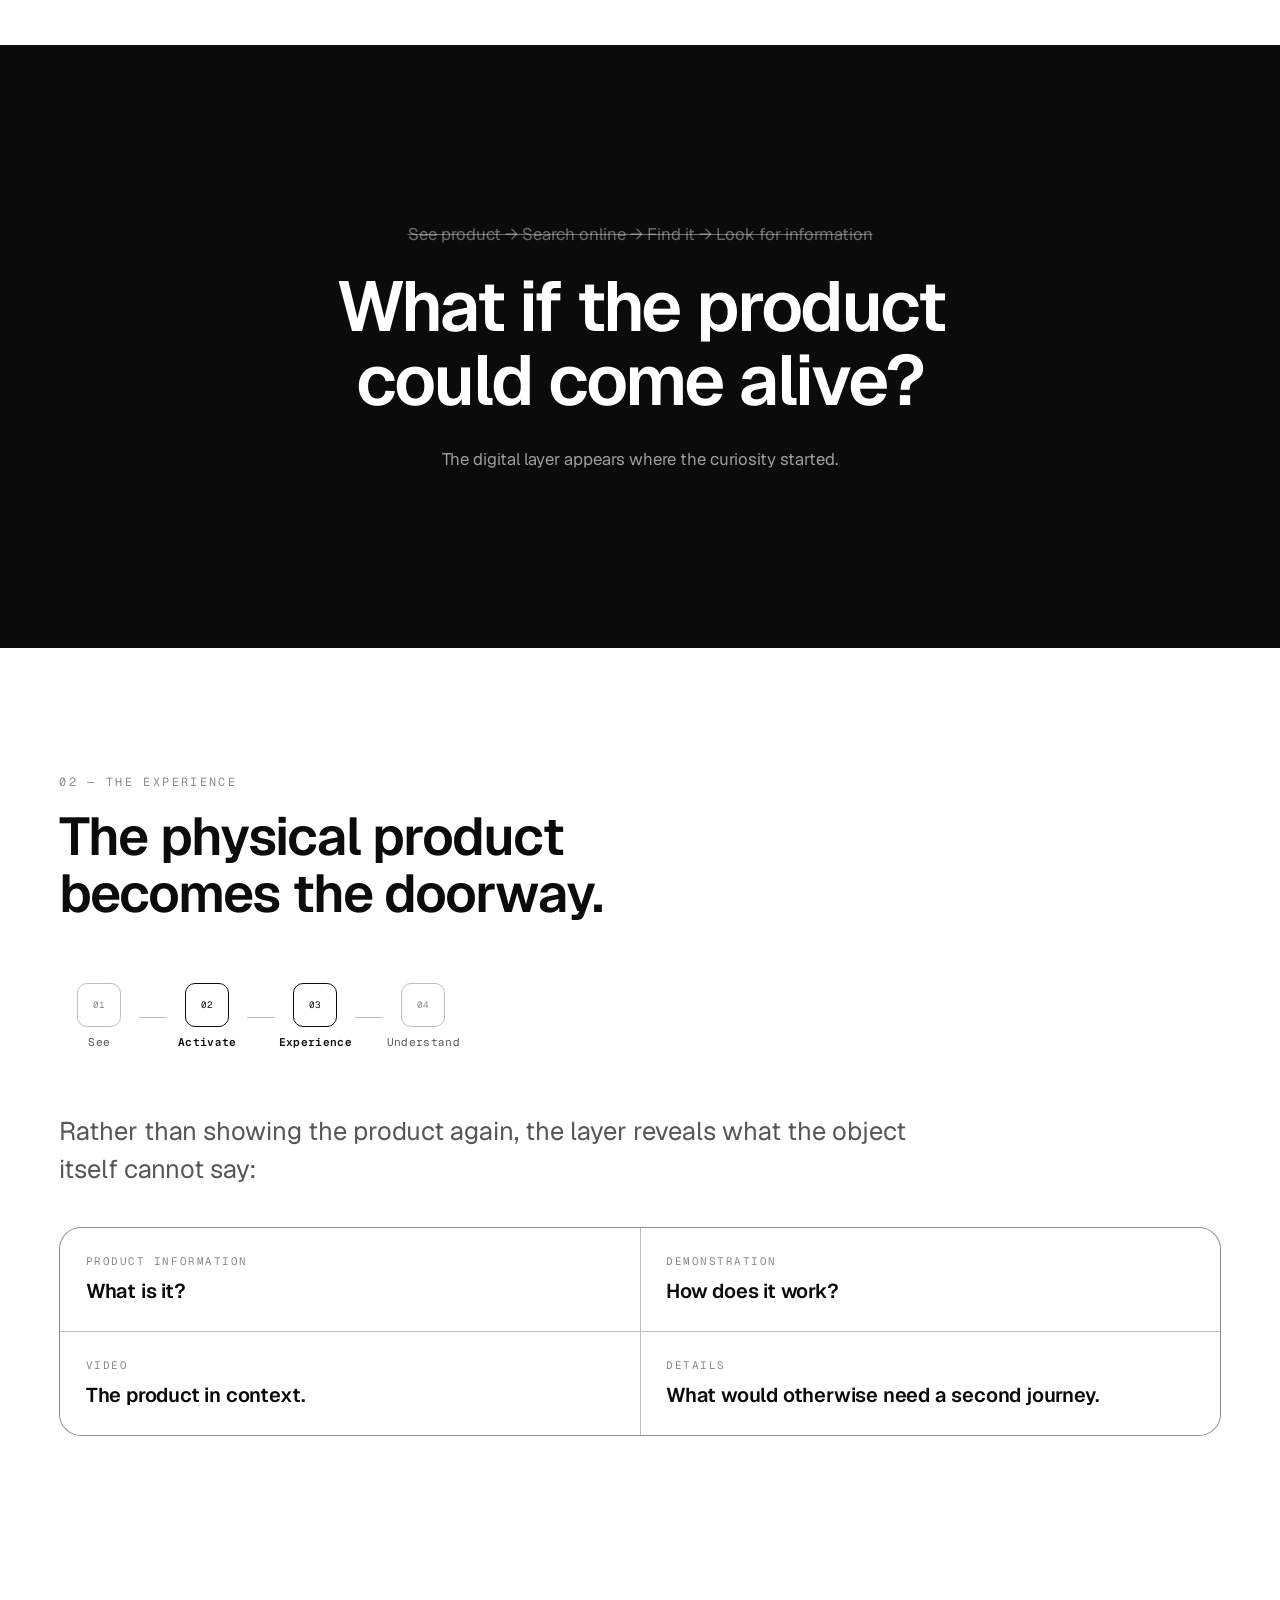
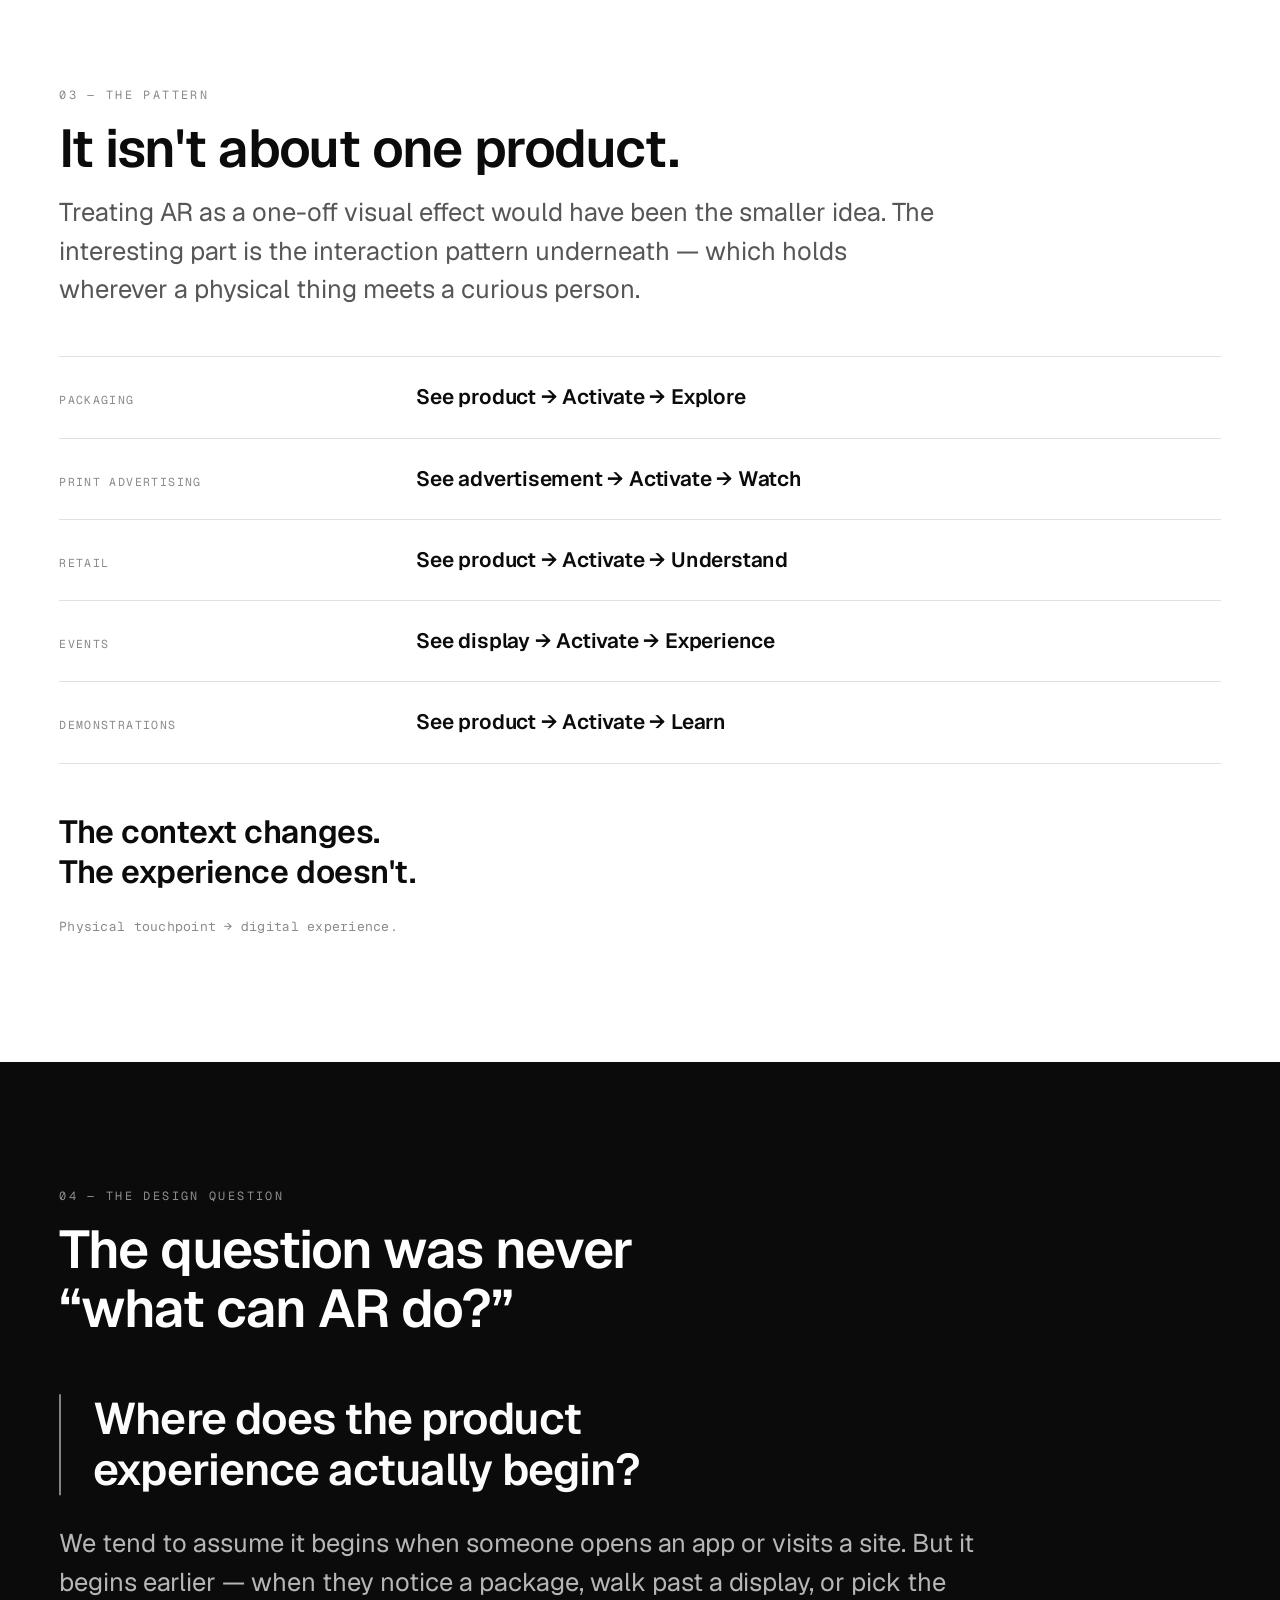
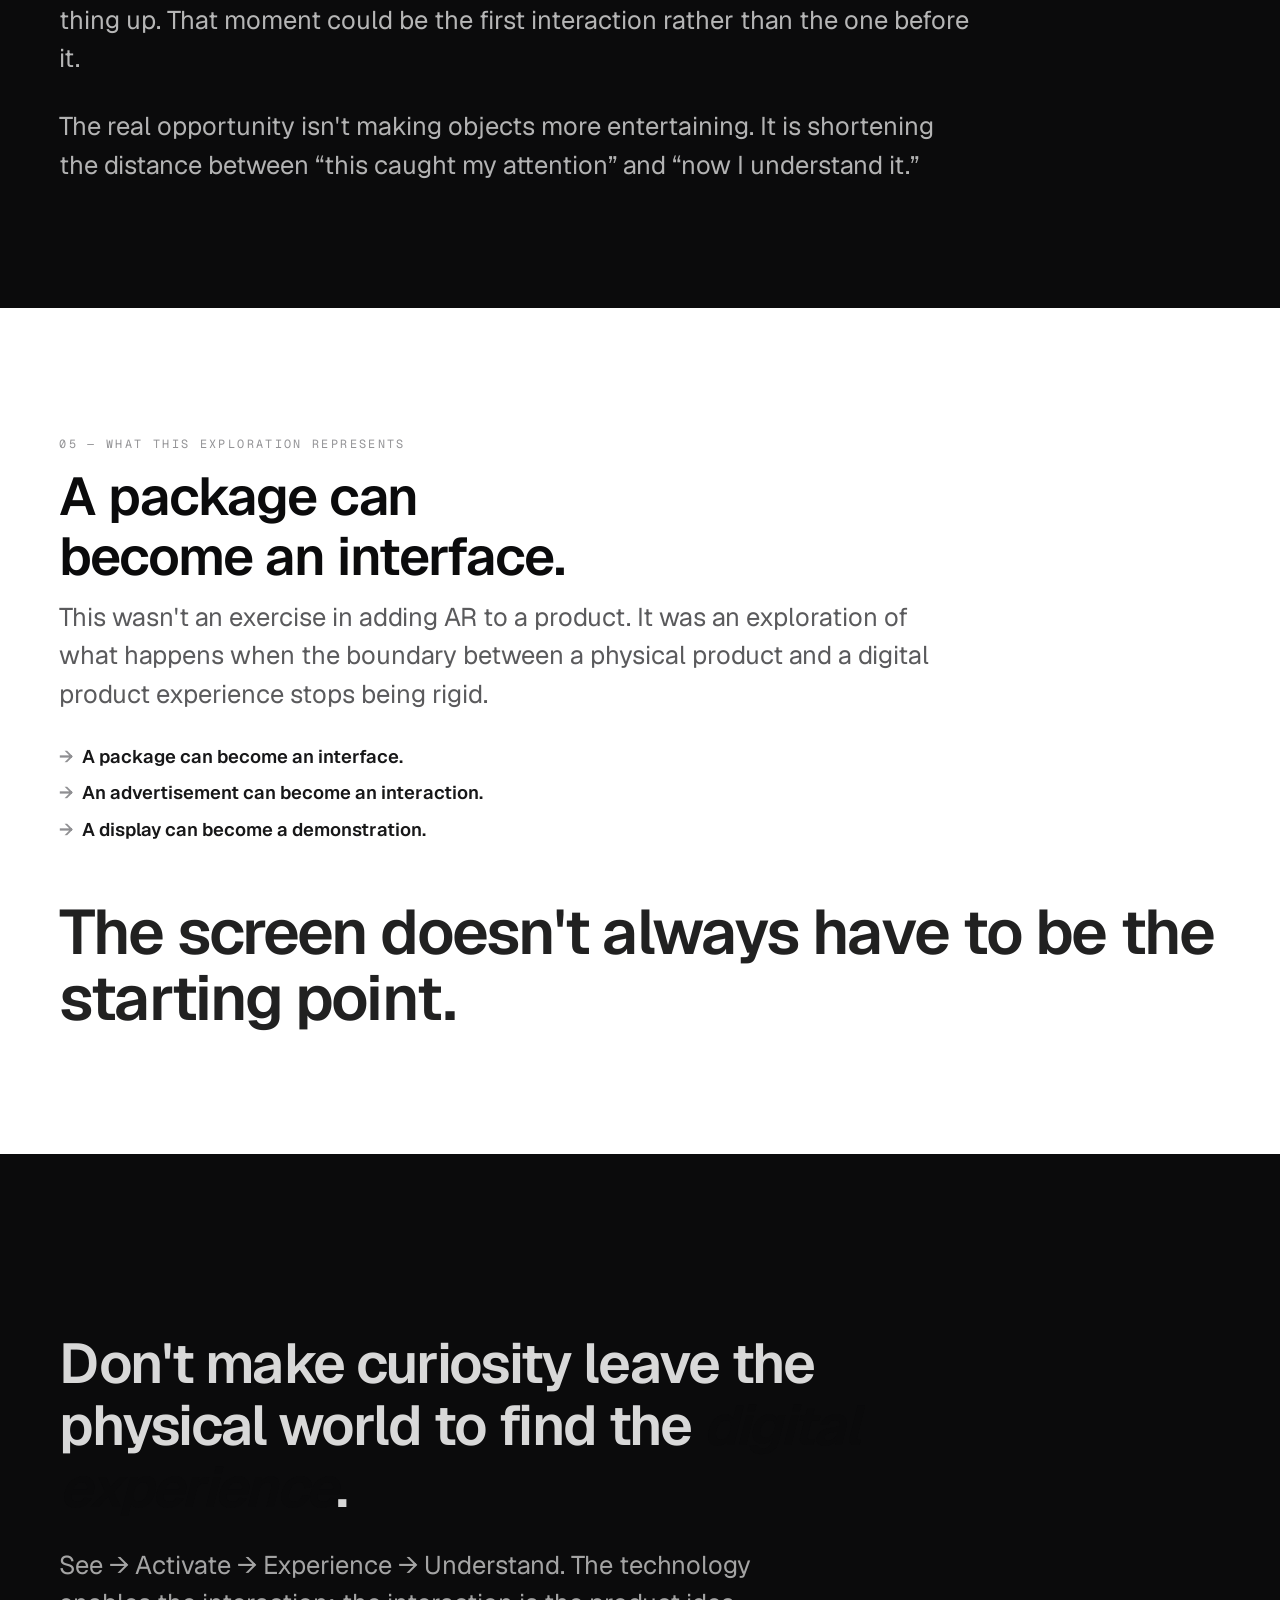
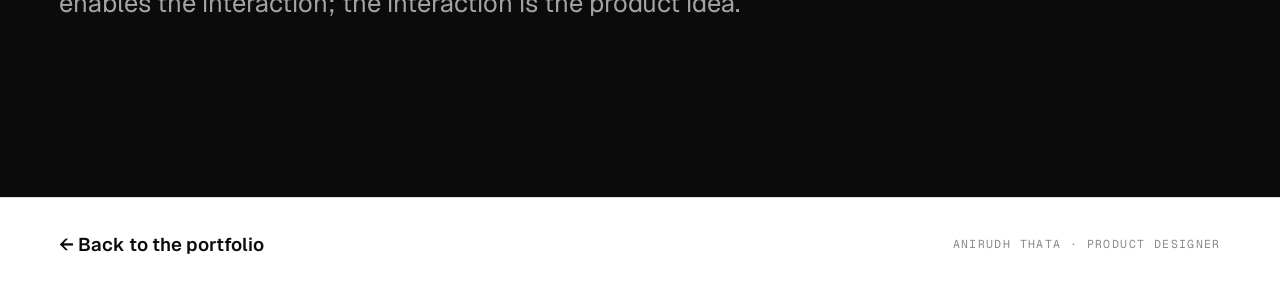
==== commit 580d9ac6: "Experiment: black cinematic treatment for the Cropwise case study Parked, not adopted. Kept on its o" ====
--- a/ar-visualizer.html
+++ b/ar-visualizer.html
@@ -12,7 +12,7 @@
   <link rel="stylesheet" href="css/fonts.css" />
   <link rel="stylesheet" href="css/tokens.css" />
   <link rel="stylesheet" href="css/base.css" />
-  <link rel="stylesheet" href="css/case.css?v=16" />
+  <link rel="stylesheet" href="css/case.css?v=17" />
   <link rel="stylesheet" href="css/pin.css?v=3" />
   <link rel="stylesheet" href="css/smooth.css?v=1" />
   <link rel="icon" href="assets/favicon.svg" type="image/svg+xml" />
@@ -233,7 +233,7 @@
   <script defer src="js/vendor/ScrollTrigger.min.js"></script>
   <script defer src="js/vendor/lenis.min.js"></script>
   <script defer src="js/vendor/SplitText.min.js"></script>
-  <script type="module" src="js/case.js?v=3"></script>
+  <script type="module" src="js/case.js?v=4"></script>
 
   <script>
     /* The reveal system holds .db-in at opacity 0 until it runs. If it never
--- a/css/fonts.css
+++ b/css/fonts.css
@@ -17,3 +17,21 @@
   font-style: normal;
   font-display: swap;
 }
+
+/* Instrument Sans / Serif — the Cropwise case study only. Latin subset,
+   self-hosted like the rest: nothing here reaches a CDN at runtime. The serif
+   is used sparingly, for the moments the story turns on. */
+@font-face {
+  font-family: "Instrument Sans";
+  src: url("../assets/fonts/InstrumentSans-Variable.woff2") format("woff2");
+  font-weight: 400 700;
+  font-style: normal;
+  font-display: swap;
+}
+@font-face {
+  font-family: "Instrument Serif";
+  src: url("../assets/fonts/InstrumentSerif-Regular.woff2") format("woff2");
+  font-weight: 400;
+  font-style: normal;
+  font-display: swap;
+}
